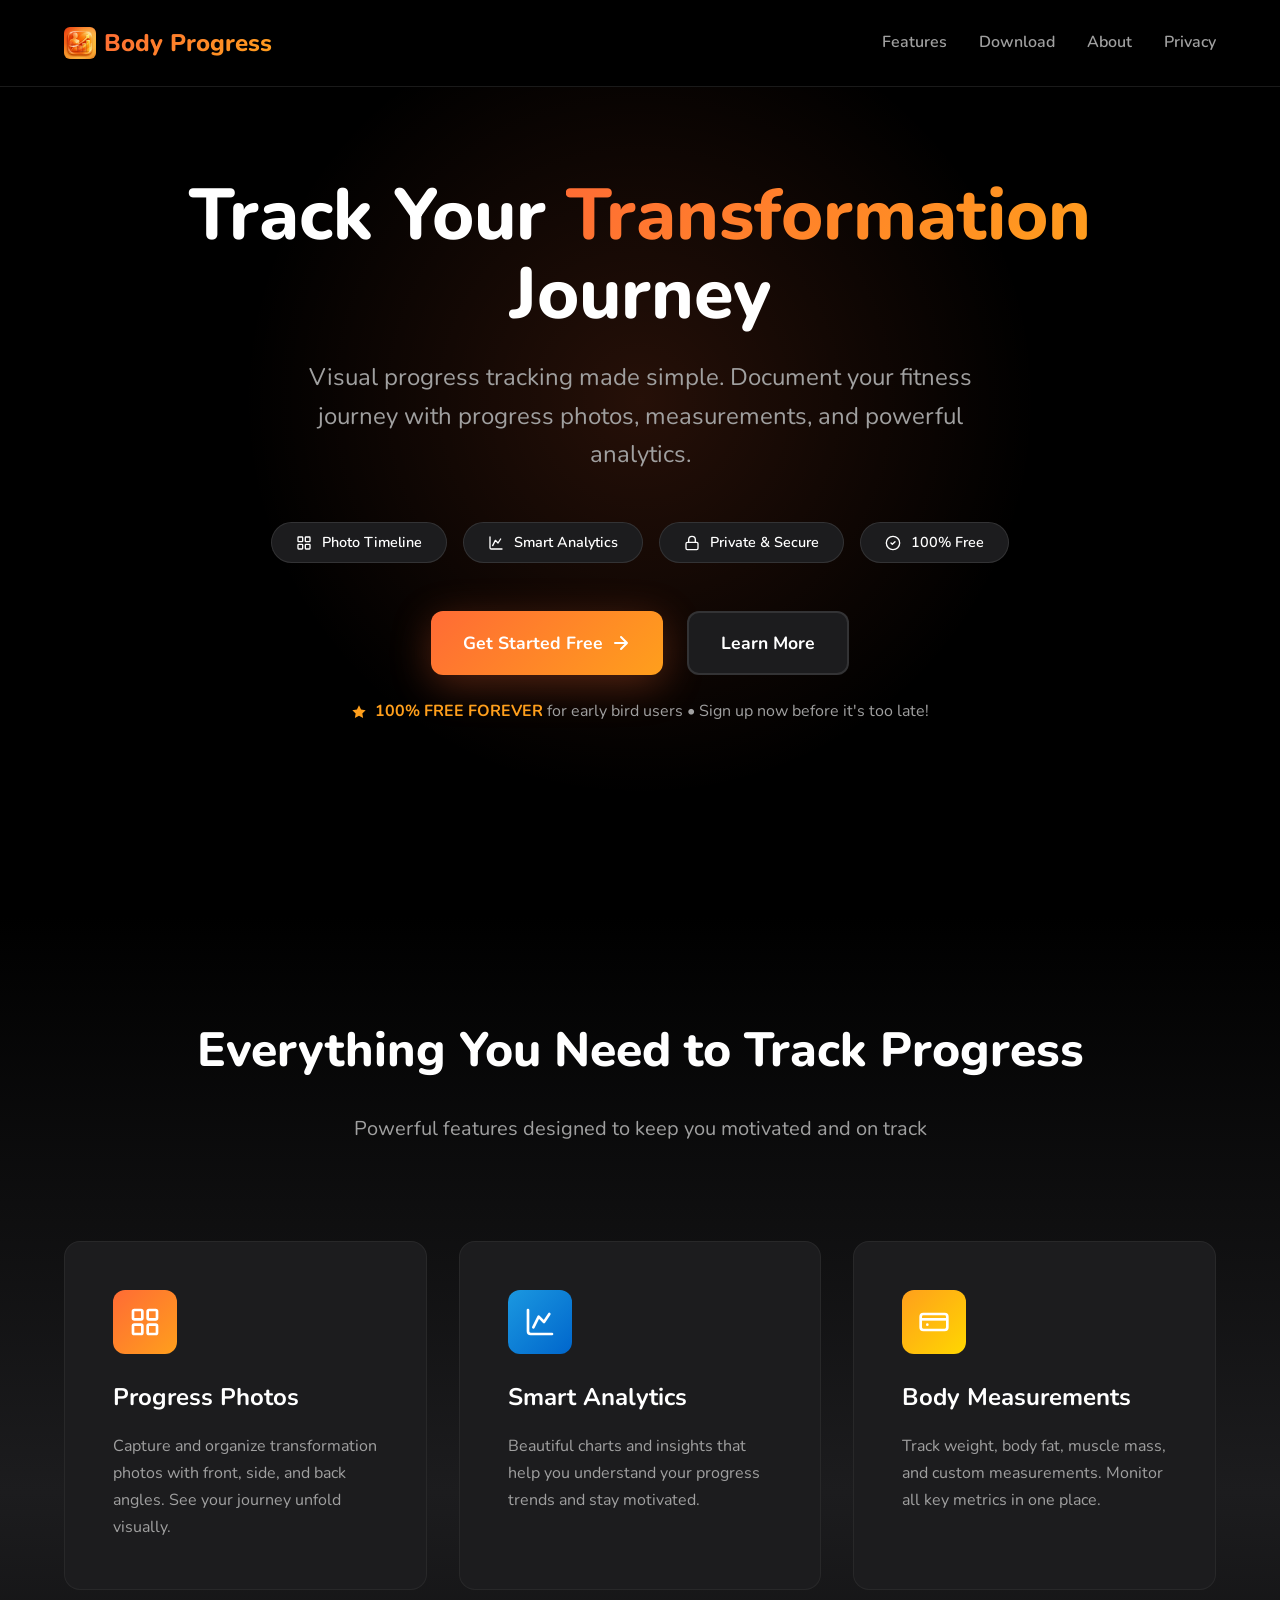
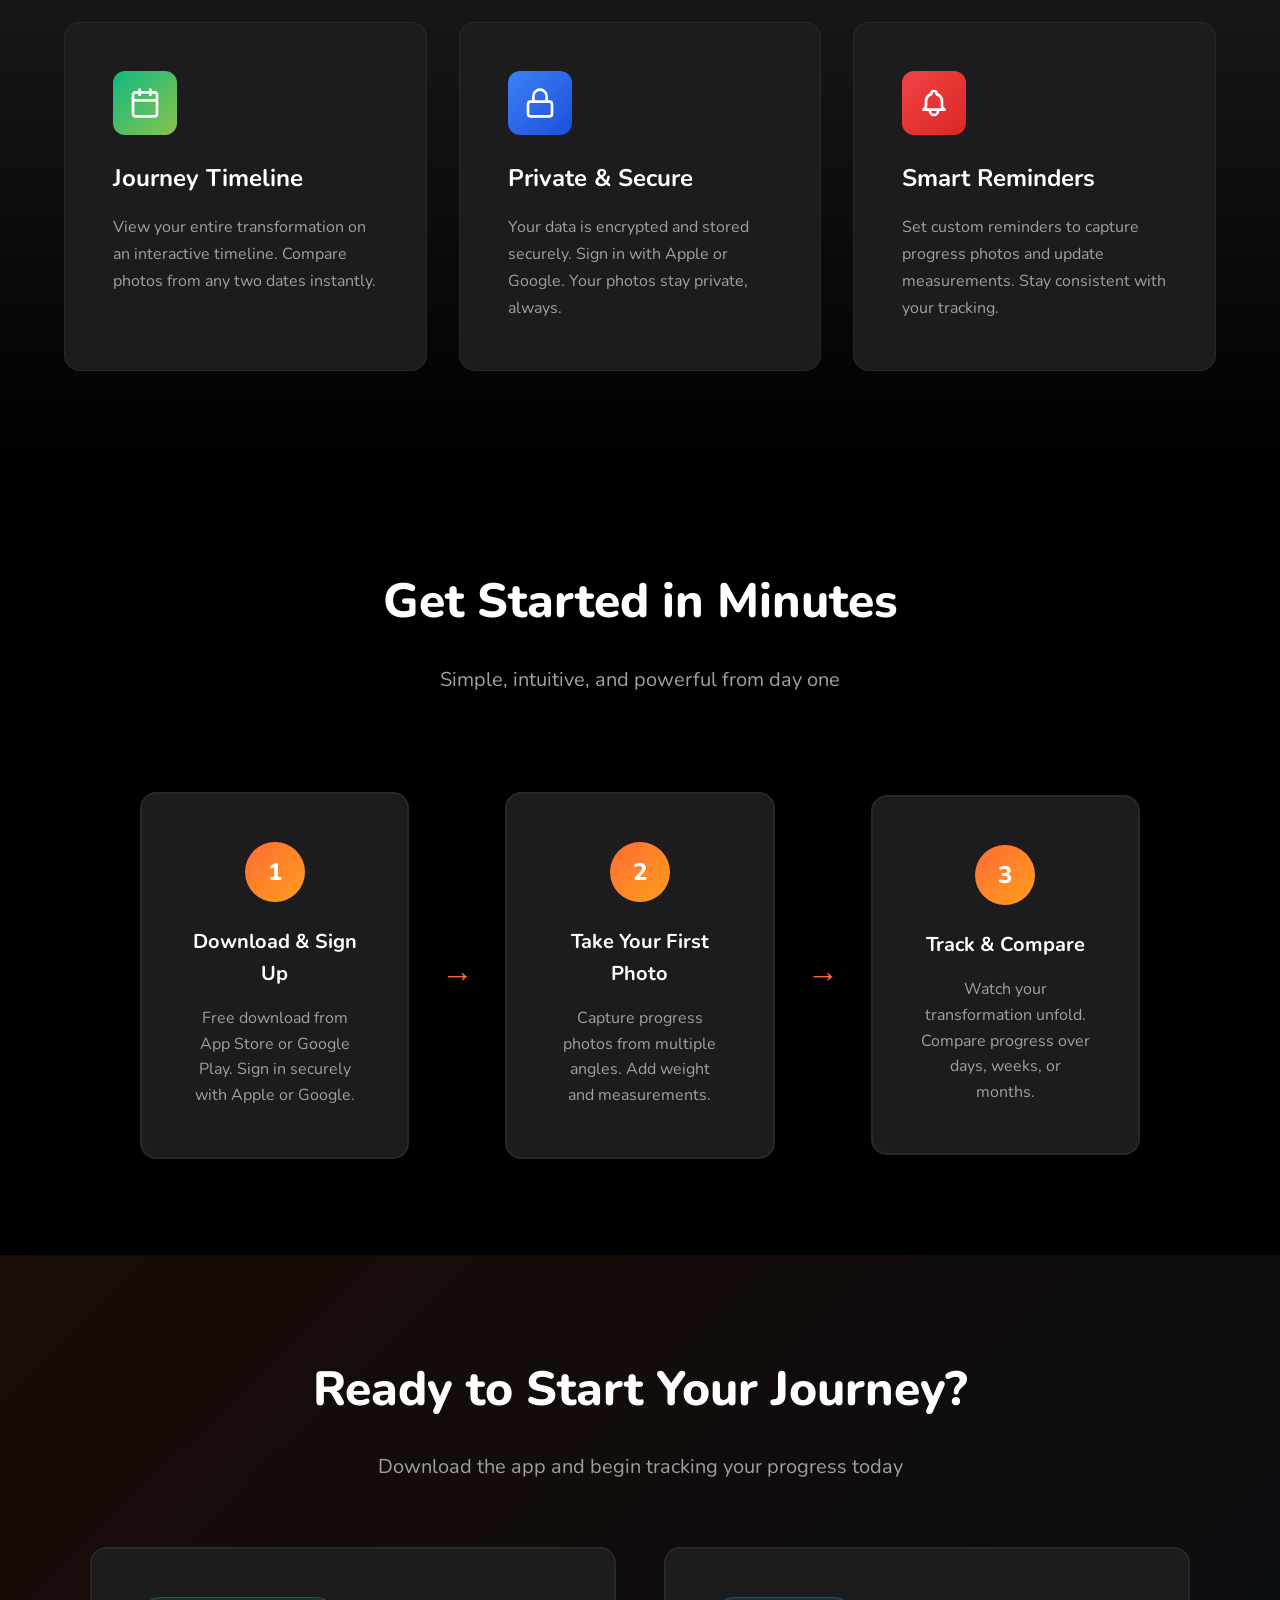
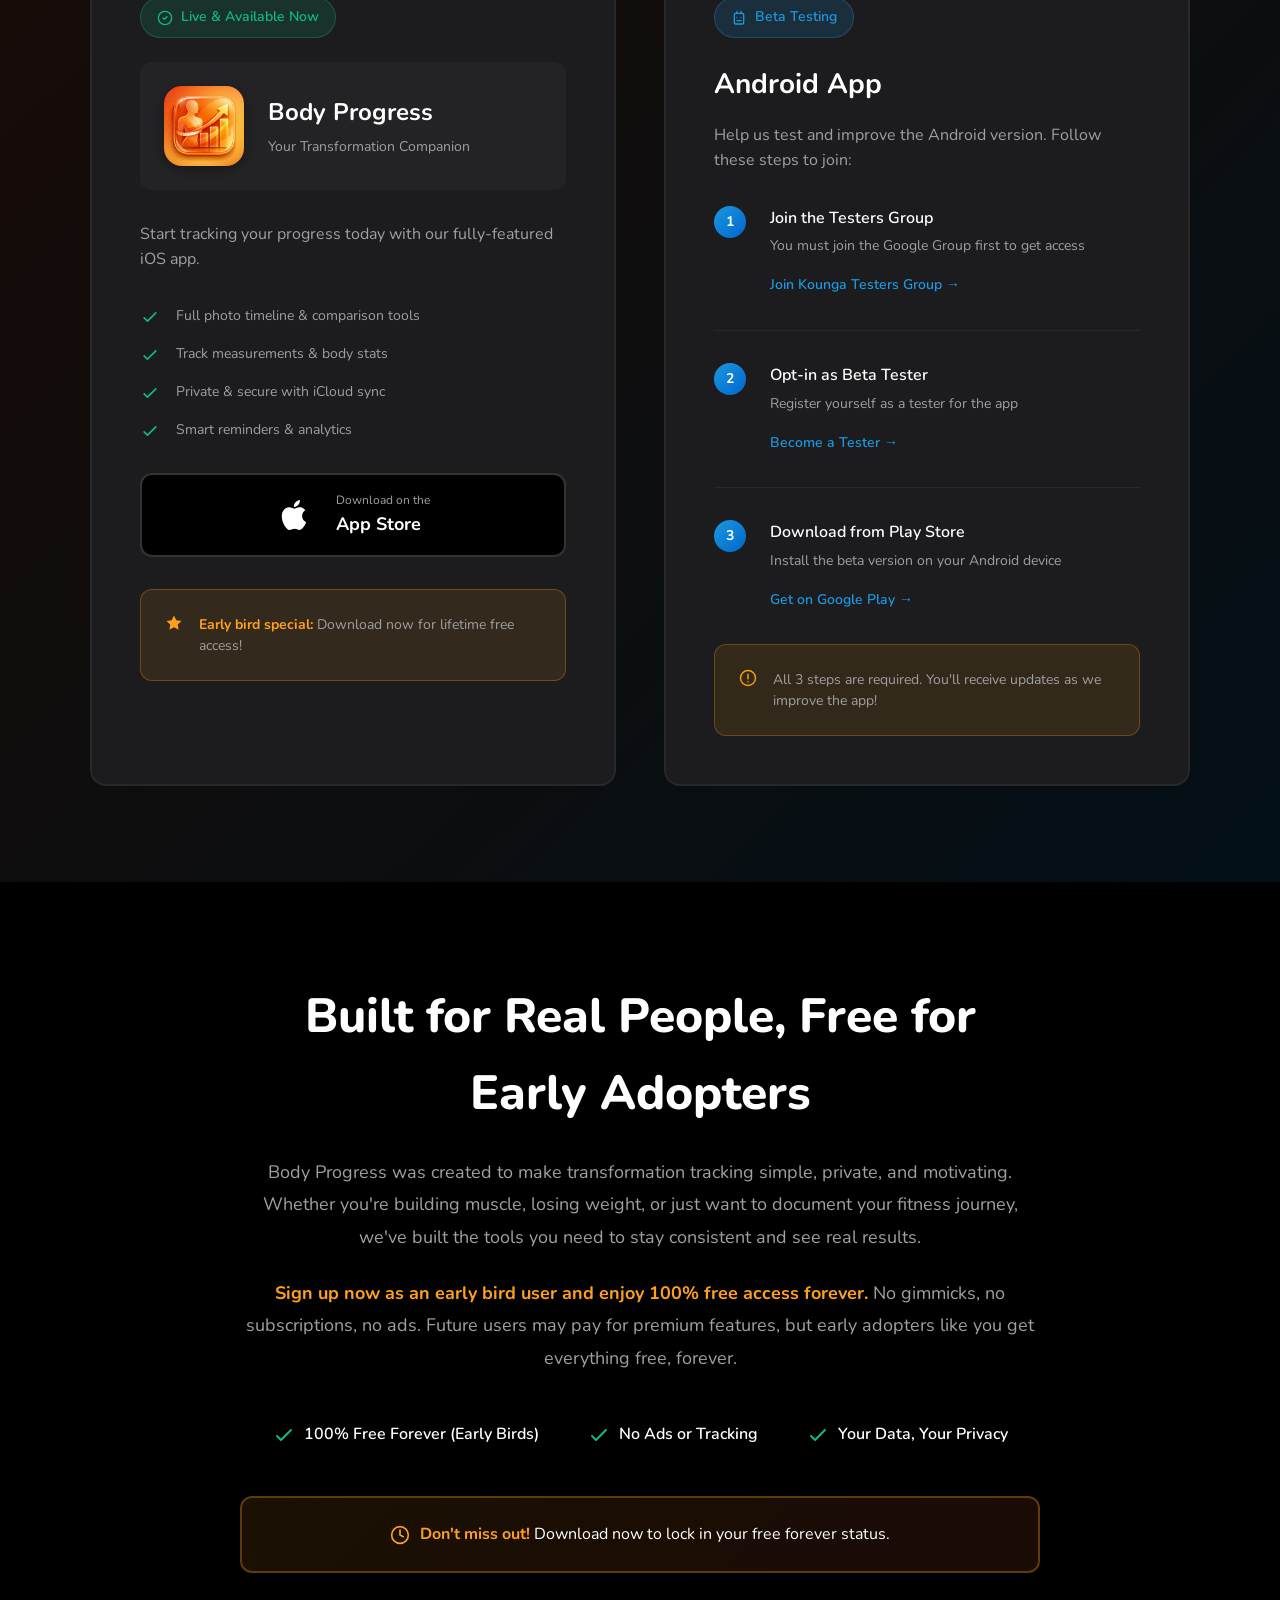
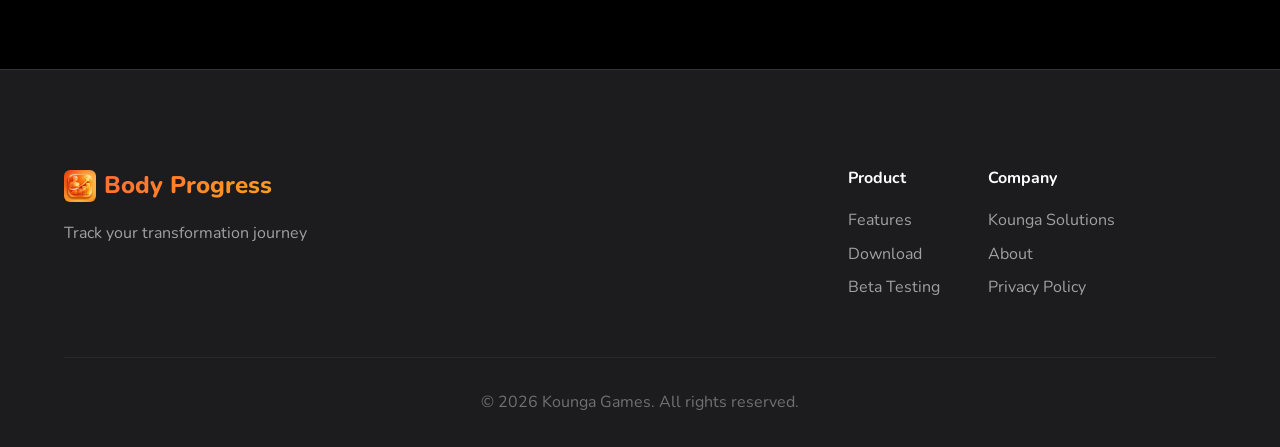
==== index.html @ fc5256cc "Add initial project files including robots.txt, sitemap.xml, JavaScript functionality, and CSS style" ====
<!DOCTYPE html>
<html lang="en">
<head>
    <meta charset="UTF-8">
    <meta name="viewport" content="width=device-width, initial-scale=1.0">
    <meta name="description" content="Track your body transformation journey with progress photos, measurements, and analytics. Free body progress tracking app for iOS and Android.">
    <meta name="keywords" content="body progress, fitness tracker, progress photos, body transformation, weight tracking, fitness app">
    <meta name="author" content="Kounga Games">
    
    <!-- Open Graph / Social Media -->
    <meta property="og:type" content="website">
    <meta property="og:title" content="Body Progress - Track Your Transformation Journey">
    <meta property="og:description" content="Visual progress tracking made simple. Document your fitness journey with photos, measurements, and insights.">
    <meta property="og:url" content="https://koungasolutions.co.nz/bodyprogress">
    
    <title>Body Progress - Track Your Transformation Journey</title>
    
    <!-- Favicon -->
    <link rel="icon" type="image/png" sizes="512x512" href="app-icon-512.png">
    <link rel="icon" type="image/png" sizes="1024x1024" href="app-icon.png">
    <link rel="apple-touch-icon" href="app-icon.png">
    
    <!-- Web App Manifest -->
    <link rel="manifest" href="manifest.json">
    
    <!-- Theme Color for Mobile Browsers -->
    <meta name="theme-color" content="#000000">
    <meta name="apple-mobile-web-app-capable" content="yes">
    <meta name="apple-mobile-web-app-status-bar-style" content="black-translucent">
    
    <!-- Google Fonts - Nunito (matching the app) -->
    <link rel="preconnect" href="https://fonts.googleapis.com">
    <link rel="preconnect" href="https://fonts.gstatic.com" crossorigin>
    <link href="https://fonts.googleapis.com/css2?family=Nunito:wght@400;500;600;700;800&display=swap" rel="stylesheet">
    
    <link rel="stylesheet" href="styles.css">
</head>
<body>
    <!-- Navigation -->
    <nav class="navbar">
        <div class="container">
            <div class="nav-content">
                <div class="logo">
                    <span class="logo-icon">
                        <img src="app-icon-512.png" alt="Body Progress" width="32" height="32" style="border-radius: 6px;">
                    </span>
                    <span class="logo-text">Body Progress</span>
                </div>
                <div class="nav-links">
                    <a href="#features">Features</a>
                    <a href="#download">Download</a>
                    <a href="#about">About</a>
                    <a href="privacy.html">Privacy</a>
                </div>
            </div>
        </div>
    </nav>

    <!-- Hero Section -->
    <section class="hero">
        <div class="container">
            <div class="hero-content">
                <h1 class="hero-title">
                    Track Your <span class="gradient-text">Transformation</span> Journey
                </h1>
                <p class="hero-subtitle">
                    Visual progress tracking made simple. Document your fitness journey with progress photos, measurements, and powerful analytics.
                </p>
                <div class="hero-badges">
                    <span class="badge">
                        <svg width="16" height="16" viewBox="0 0 24 24" fill="none" style="display: inline-block; vertical-align: middle; margin-right: 6px;">
                            <rect x="3" y="3" width="7" height="7" rx="1" stroke="currentColor" stroke-width="2"/>
                            <rect x="14" y="3" width="7" height="7" rx="1" stroke="currentColor" stroke-width="2"/>
                            <rect x="3" y="14" width="7" height="7" rx="1" stroke="currentColor" stroke-width="2"/>
                            <rect x="14" y="14" width="7" height="7" rx="1" stroke="currentColor" stroke-width="2"/>
                        </svg>
                        Photo Timeline
                    </span>
                    <span class="badge">
                        <svg width="16" height="16" viewBox="0 0 24 24" fill="none" style="display: inline-block; vertical-align: middle; margin-right: 6px;">
                            <path d="M3 3v16a2 2 0 002 2h16" stroke="currentColor" stroke-width="2" stroke-linecap="round"/>
                            <path d="M7 16l4-8 4 4 4-6" stroke="currentColor" stroke-width="2" stroke-linecap="round" stroke-linejoin="round"/>
                        </svg>
                        Smart Analytics
                    </span>
                    <span class="badge">
                        <svg width="16" height="16" viewBox="0 0 24 24" fill="none" style="display: inline-block; vertical-align: middle; margin-right: 6px;">
                            <rect x="3" y="11" width="18" height="11" rx="2" stroke="currentColor" stroke-width="2"/>
                            <path d="M7 11V7a5 5 0 0110 0v4" stroke="currentColor" stroke-width="2" stroke-linecap="round"/>
                        </svg>
                        Private & Secure
                    </span>
                    <span class="badge">
                        <svg width="16" height="16" viewBox="0 0 24 24" fill="none" style="display: inline-block; vertical-align: middle; margin-right: 6px;">
                            <circle cx="12" cy="12" r="10" stroke="currentColor" stroke-width="2"/>
                            <path d="M9 12l2 2 4-4" stroke="currentColor" stroke-width="2" stroke-linecap="round" stroke-linejoin="round"/>
                        </svg>
                        100% Free
                    </span>
                </div>
                <div class="hero-cta">
                    <a href="#download" class="btn btn-primary">
                        <span>Get Started Free</span>
                        <svg width="20" height="20" viewBox="0 0 20 20" fill="none">
                            <path d="M4 10h12m-6-6l6 6-6 6" stroke="currentColor" stroke-width="2" stroke-linecap="round" stroke-linejoin="round"/>
                        </svg>
                    </a>
                    <a href="#features" class="btn btn-secondary">Learn More</a>
                </div>
                <div class="hero-note">
                    <p>
                        <svg width="16" height="16" viewBox="0 0 24 24" fill="none" style="display: inline-block; vertical-align: middle; margin-right: 4px;">
                            <path d="M12 2l3.09 6.26L22 9.27l-5 4.87 1.18 6.88L12 17.77l-6.18 3.25L7 14.14 2 9.27l6.91-1.01L12 2z" fill="#FF9F1C"/>
                        </svg>
                        <strong>100% FREE FOREVER</strong> for early bird users • Sign up now before it's too late!
                    </p>
                </div>
            </div>
        </div>
        <div class="hero-gradient"></div>
    </section>

    <!-- Features Section -->
    <section id="features" class="features">
        <div class="container">
            <div class="section-header">
                <h2 class="section-title">Everything You Need to Track Progress</h2>
                <p class="section-subtitle">Powerful features designed to keep you motivated and on track</p>
            </div>
            
            <div class="features-grid">
                <div class="feature-card">
                    <div class="feature-icon" style="background: linear-gradient(135deg, #FF6B35, #FF9F1C);">
                        <svg width="32" height="32" viewBox="0 0 24 24" fill="none">
                            <rect x="3" y="3" width="7" height="7" rx="1" stroke="white" stroke-width="2"/>
                            <rect x="14" y="3" width="7" height="7" rx="1" stroke="white" stroke-width="2"/>
                            <rect x="3" y="14" width="7" height="7" rx="1" stroke="white" stroke-width="2"/>
                            <rect x="14" y="14" width="7" height="7" rx="1" stroke="white" stroke-width="2"/>
                        </svg>
                    </div>
                    <h3>Progress Photos</h3>
                    <p>Capture and organize transformation photos with front, side, and back angles. See your journey unfold visually.</p>
                </div>

                <div class="feature-card">
                    <div class="feature-icon" style="background: linear-gradient(135deg, #1B98E0, #0066CC);">
                        <svg width="32" height="32" viewBox="0 0 24 24" fill="none">
                            <path d="M3 3v16a2 2 0 002 2h16" stroke="white" stroke-width="2" stroke-linecap="round"/>
                            <path d="M7 16l4-8 4 4 4-6" stroke="white" stroke-width="2" stroke-linecap="round" stroke-linejoin="round"/>
                        </svg>
                    </div>
                    <h3>Smart Analytics</h3>
                    <p>Beautiful charts and insights that help you understand your progress trends and stay motivated.</p>
                </div>

                <div class="feature-card">
                    <div class="feature-icon" style="background: linear-gradient(135deg, #FF9F1C, #FFD700);">
                        <svg width="32" height="32" viewBox="0 0 24 24" fill="none">
                            <rect x="2" y="6" width="20" height="12" rx="2" stroke="white" stroke-width="2"/>
                            <path d="M2 10h20" stroke="white" stroke-width="2"/>
                            <circle cx="7" cy="14" r="1" fill="white"/>
                        </svg>
                    </div>
                    <h3>Body Measurements</h3>
                    <p>Track weight, body fat, muscle mass, and custom measurements. Monitor all key metrics in one place.</p>
                </div>

                <div class="feature-card">
                    <div class="feature-icon" style="background: linear-gradient(135deg, #10B981, #8BC34A);">
                        <svg width="32" height="32" viewBox="0 0 24 24" fill="none">
                            <path d="M8 2v4m8-4v4M3 10h18M5 4h14a2 2 0 012 2v14a2 2 0 01-2 2H5a2 2 0 01-2-2V6a2 2 0 012-2z" stroke="white" stroke-width="2" stroke-linecap="round"/>
                        </svg>
                    </div>
                    <h3>Journey Timeline</h3>
                    <p>View your entire transformation on an interactive timeline. Compare photos from any two dates instantly.</p>
                </div>

                <div class="feature-card">
                    <div class="feature-icon" style="background: linear-gradient(135deg, #3B82F6, #1D4ED8);">
                        <svg width="32" height="32" viewBox="0 0 24 24" fill="none">
                            <rect x="3" y="11" width="18" height="11" rx="2" stroke="white" stroke-width="2"/>
                            <path d="M7 11V7a5 5 0 0110 0v4" stroke="white" stroke-width="2" stroke-linecap="round"/>
                        </svg>
                    </div>
                    <h3>Private & Secure</h3>
                    <p>Your data is encrypted and stored securely. Sign in with Apple or Google. Your photos stay private, always.</p>
                </div>

                <div class="feature-card">
                    <div class="feature-icon" style="background: linear-gradient(135deg, #EF4444, #DC2626);">
                        <svg width="32" height="32" viewBox="0 0 24 24" fill="none">
                            <path d="M15 17h5l-1.405-1.405A2.032 2.032 0 0118 14.158V11a6.002 6.002 0 00-4-5.659V5a2 2 0 10-4 0v.341C7.67 6.165 6 8.388 6 11v3.159c0 .538-.214 1.055-.595 1.436L4 17h5m6 0v1a3 3 0 11-6 0v-1m6 0H9" stroke="white" stroke-width="2" stroke-linecap="round" stroke-linejoin="round"/>
                        </svg>
                    </div>
                    <h3>Smart Reminders</h3>
                    <p>Set custom reminders to capture progress photos and update measurements. Stay consistent with your tracking.</p>
                </div>
            </div>
        </div>
    </section>

    <!-- How It Works Section -->
    <section class="how-it-works">
        <div class="container">
            <div class="section-header">
                <h2 class="section-title">Get Started in Minutes</h2>
                <p class="section-subtitle">Simple, intuitive, and powerful from day one</p>
            </div>
            
            <div class="steps">
                <div class="step">
                    <div class="step-number">1</div>
                    <h3>Download & Sign Up</h3>
                    <p>Free download from App Store or Google Play. Sign in securely with Apple or Google.</p>
                </div>
                <div class="step-arrow">→</div>
                <div class="step">
                    <div class="step-number">2</div>
                    <h3>Take Your First Photo</h3>
                    <p>Capture progress photos from multiple angles. Add weight and measurements.</p>
                </div>
                <div class="step-arrow">→</div>
                <div class="step">
                    <div class="step-number">3</div>
                    <h3>Track & Compare</h3>
                    <p>Watch your transformation unfold. Compare progress over days, weeks, or months.</p>
                </div>
            </div>
        </div>
    </section>

    <!-- Download Section -->
    <section id="download" class="download">
        <div class="container">
            <div class="download-content">
                <h2 class="section-title">Ready to Start Your Journey?</h2>
                <p class="section-subtitle">Download the app and begin tracking your progress today</p>
                
                <div class="download-platforms">
                    <!-- iOS - Live and Available -->
                    <div class="platform-card ios-card">
                        <div class="platform-status live">
                            <svg width="16" height="16" viewBox="0 0 24 24" fill="none">
                                <circle cx="12" cy="12" r="10" stroke="#10B981" stroke-width="2"/>
                                <path d="M9 12l2 2 4-4" stroke="#10B981" stroke-width="2" stroke-linecap="round" stroke-linejoin="round"/>
                            </svg>
                            <span>Live &amp; Available Now</span>
                        </div>
                        
                        <div class="app-showcase">
                            <img src="app-icon.png" alt="Body Progress App Icon" class="app-icon-large">
                            <div class="app-info">
                                <h3>Body Progress</h3>
                                <p class="app-tagline">Your Transformation Companion</p>
                            </div>
                        </div>
                        
                        <p class="platform-description">Start tracking your progress today with our fully-featured iOS app.</p>
                        
                        <div class="ios-features">
                            <div class="ios-feature">
                                <svg width="20" height="20" viewBox="0 0 24 24" fill="none">
                                    <path d="M5 13l4 4L19 7" stroke="#10B981" stroke-width="2" stroke-linecap="round" stroke-linejoin="round"/>
                                </svg>
                                <span>Full photo timeline & comparison tools</span>
                            </div>
                            <div class="ios-feature">
                                <svg width="20" height="20" viewBox="0 0 24 24" fill="none">
                                    <path d="M5 13l4 4L19 7" stroke="#10B981" stroke-width="2" stroke-linecap="round" stroke-linejoin="round"/>
                                </svg>
                                <span>Track measurements & body stats</span>
                            </div>
                            <div class="ios-feature">
                                <svg width="20" height="20" viewBox="0 0 24 24" fill="none">
                                    <path d="M5 13l4 4L19 7" stroke="#10B981" stroke-width="2" stroke-linecap="round" stroke-linejoin="round"/>
                                </svg>
                                <span>Private & secure with iCloud sync</span>
                            </div>
                            <div class="ios-feature">
                                <svg width="20" height="20" viewBox="0 0 24 24" fill="none">
                                    <path d="M5 13l4 4L19 7" stroke="#10B981" stroke-width="2" stroke-linecap="round" stroke-linejoin="round"/>
                                </svg>
                                <span>Smart reminders & analytics</span>
                            </div>
                        </div>
                        
                        <a href="https://apps.apple.com/nz/app/body-progress/id6751845352" target="_blank" class="download-btn apple">
                            <svg class="download-icon" viewBox="0 0 24 24" fill="currentColor">
                                <path d="M18.71 19.5c-.83 1.24-1.71 2.45-3.05 2.47-1.34.03-1.77-.79-3.29-.79-1.53 0-2 .77-3.27.82-1.31.05-2.3-1.32-3.14-2.53C4.25 17 2.94 12.45 4.7 9.39c.87-1.52 2.43-2.48 4.12-2.51 1.28-.02 2.5.87 3.29.87.78 0 2.26-1.07 3.81-.91.65.03 2.47.26 3.64 1.98-.09.06-2.17 1.28-2.15 3.81.03 3.02 2.65 4.03 2.68 4.04-.03.07-.42 1.44-1.38 2.83M13 3.5c.73-.83 1.94-1.46 2.94-1.5.13 1.17-.34 2.35-1.04 3.19-.69.85-1.83 1.51-2.95 1.42-.15-1.15.41-2.35 1.05-3.11z"/>
                            </svg>
                            <div class="download-text">
                                <div class="download-label">Download on the</div>
                                <div class="download-store">App Store</div>
                            </div>
                        </a>
                        
                        <div class="ios-note">
                            <svg width="18" height="18" viewBox="0 0 24 24" fill="none" style="flex-shrink: 0;">
                                <path d="M12 2l3.09 6.26L22 9.27l-5 4.87 1.18 6.88L12 17.77l-6.18 3.25L7 14.14 2 9.27l6.91-1.01L12 2z" fill="#FF9F1C"/>
                            </svg>
                            <p><strong>Early bird special:</strong> Download now for lifetime free access!</p>
                        </div>
                    </div>

                    <!-- Android - Beta Testing -->
                    <div class="platform-card android-card">
                        <div class="platform-status beta">
                            <svg width="16" height="16" viewBox="0 0 24 24" fill="none">
                                <path d="M9 2v3M15 2v3M9 16h6M7 21h10a2 2 0 002-2V7a2 2 0 00-2-2H7a2 2 0 00-2 2v12a2 2 0 002 2z" stroke="#1B98E0" stroke-width="2" stroke-linecap="round"/>
                                <circle cx="9" cy="11" r="1" fill="#1B98E0"/>
                                <circle cx="15" cy="11" r="1" fill="#1B98E0"/>
                            </svg>
                            <span>Beta Testing</span>
                        </div>
                        <h3>Android App</h3>
                        <p class="platform-description">Help us test and improve the Android version. Follow these steps to join:</p>
                        
                        <div class="beta-steps-list">
                            <div class="beta-step">
                                <div class="beta-step-number">1</div>
                                <div class="beta-step-content">
                                    <h4>Join the Testers Group</h4>
                                    <p>You must join the Google Group first to get access</p>
                                    <a href="https://groups.google.com/g/kounga-testers" target="_blank" class="beta-link">
                                        Join Kounga Testers Group →
                                    </a>
                                </div>
                            </div>

                            <div class="beta-step">
                                <div class="beta-step-number">2</div>
                                <div class="beta-step-content">
                                    <h4>Opt-in as Beta Tester</h4>
                                    <p>Register yourself as a tester for the app</p>
                                    <a href="https://play.google.com/apps/testing/com.koungagames.body_progress" target="_blank" class="beta-link">
                                        Become a Tester →
                                    </a>
                                </div>
                            </div>

                            <div class="beta-step">
                                <div class="beta-step-number">3</div>
                                <div class="beta-step-content">
                                    <h4>Download from Play Store</h4>
                                    <p>Install the beta version on your Android device</p>
                                    <a href="https://play.google.com/store/apps/details?id=com.koungagames.body_progress" target="_blank" class="beta-link">
                                        Get on Google Play →
                                    </a>
                                </div>
                            </div>
                        </div>

                        <div class="beta-note">
                            <svg width="18" height="18" viewBox="0 0 24 24" fill="none" style="flex-shrink: 0;">
                                <circle cx="12" cy="12" r="10" stroke="#F59E0B" stroke-width="2"/>
                                <path d="M12 7v6m0 4h.01" stroke="#F59E0B" stroke-width="2" stroke-linecap="round"/>
                            </svg>
                            <p>All 3 steps are required. You'll receive updates as we improve the app!</p>
                        </div>
                    </div>
                </div>
            </div>
        </div>
    </section>

    <!-- About Section -->
    <section id="about" class="about">
        <div class="container">
            <div class="about-content">
                <h2 class="section-title">Built for Real People, Free for Early Adopters</h2>
                <p class="about-text">
                    Body Progress was created to make transformation tracking simple, private, and motivating. 
                    Whether you're building muscle, losing weight, or just want to document your fitness journey, 
                    we've built the tools you need to stay consistent and see real results.
                </p>
                <p class="about-text">
                    <strong style="color: var(--brand-accent);">Sign up now as an early bird user and enjoy 100% free access forever.</strong> 
                    No gimmicks, no subscriptions, no ads. Future users may pay for premium features, but early adopters like you get everything free, forever.
                </p>
                <div class="about-features">
                    <div class="about-feature">
                        <svg width="24" height="24" viewBox="0 0 24 24" fill="none">
                            <path d="M5 13l4 4L19 7" stroke="#10B981" stroke-width="2" stroke-linecap="round" stroke-linejoin="round"/>
                        </svg>
                        <span>100% Free Forever (Early Birds)</span>
                    </div>
                    <div class="about-feature">
                        <svg width="24" height="24" viewBox="0 0 24 24" fill="none">
                            <path d="M5 13l4 4L19 7" stroke="#10B981" stroke-width="2" stroke-linecap="round" stroke-linejoin="round"/>
                        </svg>
                        <span>No Ads or Tracking</span>
                    </div>
                    <div class="about-feature">
                        <svg width="24" height="24" viewBox="0 0 24 24" fill="none">
                            <path d="M5 13l4 4L19 7" stroke="#10B981" stroke-width="2" stroke-linecap="round" stroke-linejoin="round"/>
                        </svg>
                        <span>Your Data, Your Privacy</span>
                    </div>
                </div>
                <div class="early-bird-cta">
                    <p class="early-bird-text">
                        <svg width="20" height="20" viewBox="0 0 24 24" fill="none" style="display: inline-block; vertical-align: middle; margin-right: 6px;">
                            <circle cx="12" cy="12" r="10" stroke="#FF9F1C" stroke-width="2"/>
                            <path d="M12 6v6l4 2" stroke="#FF9F1C" stroke-width="2" stroke-linecap="round"/>
                        </svg>
                        <strong>Don't miss out!</strong> Download now to lock in your free forever status.
                    </p>
                </div>
            </div>
        </div>
    </section>

    <!-- Footer -->
    <footer class="footer">
        <div class="container">
            <div class="footer-content">
                <div class="footer-brand">
                    <div class="logo">
                        <span class="logo-icon">
                            <img src="app-icon-512.png" alt="Body Progress" width="32" height="32" style="border-radius: 6px;">
                        </span>
                        <span class="logo-text">Body Progress</span>
                    </div>
                    <p>Track your transformation journey</p>
                </div>
                <div class="footer-links">
                    <div class="footer-column">
                        <h4>Product</h4>
                        <a href="#features">Features</a>
                        <a href="#download">Download</a>
                        <a href="https://groups.google.com/g/kounga-testers" target="_blank">Beta Testing</a>
                    </div>
                    <div class="footer-column">
                        <h4>Company</h4>
                        <a href="https://koungasolutions.co.nz" target="_blank">Kounga Solutions</a>
                        <a href="#about">About</a>
                        <a href="privacy.html">Privacy Policy</a>
                    </div>
                </div>
            </div>
            <div class="footer-bottom">
                <p>&copy; 2026 Kounga Games. All rights reserved.</p>
            </div>
        </div>
    </footer>

    <script src="script.js"></script>
</body>
</html>
---- styles.css ----
/* ==========================================
   RESET & BASE STYLES
   ========================================== */
* {
    margin: 0;
    padding: 0;
    box-sizing: border-box;
}

:root {
    /* Brand Colors from Flutter App */
    --brand-primary: #FF6B35;
    --brand-secondary: #1B98E0;
    --brand-accent: #FF9F1C;
    
    /* Gradients */
    --gradient-brand: linear-gradient(135deg, #FF6B35, #FF9F1C);
    --gradient-blue: linear-gradient(135deg, #1B98E0, #0066CC);
    
    /* Backgrounds */
    --bg-black: #000000;
    --bg-card: #1C1C1E;
    --bg-dark-card: #2C2C2E;
    
    /* Text */
    --text-primary: #FFFFFF;
    --text-secondary: #A0A0A0;
    --text-tertiary: #707070;
    
    /* Semantic */
    --success: #10B981;
    --warning: #F59E0B;
    --error: #EF4444;
    
    /* Spacing */
    --spacing-xs: 0.5rem;
    --spacing-sm: 1rem;
    --spacing-md: 1.5rem;
    --spacing-lg: 2rem;
    --spacing-xl: 3rem;
    --spacing-2xl: 4rem;
    --spacing-3xl: 6rem;
    
    /* Border Radius */
    --radius-sm: 8px;
    --radius-md: 12px;
    --radius-lg: 16px;
    --radius-xl: 24px;
    
    /* Shadows */
    --shadow-sm: 0 2px 4px rgba(0, 0, 0, 0.1);
    --shadow-md: 0 4px 8px rgba(0, 0, 0, 0.15);
    --shadow-lg: 0 8px 16px rgba(0, 0, 0, 0.2);
    --shadow-glow-primary: 0 10px 40px rgba(255, 107, 53, 0.3);
    --shadow-glow-blue: 0 10px 40px rgba(27, 152, 224, 0.3);
}

html {
    scroll-behavior: smooth;
}

body {
    font-family: 'Nunito', -apple-system, BlinkMacSystemFont, 'Segoe UI', Roboto, Oxygen, Ubuntu, sans-serif;
    background: var(--bg-black);
    color: var(--text-primary);
    line-height: 1.6;
    overflow-x: hidden;
}

.container {
    max-width: 1200px;
    margin: 0 auto;
    padding: 0 var(--spacing-md);
}

/* ==========================================
   NAVIGATION
   ========================================== */
.navbar {
    position: fixed;
    top: 0;
    left: 0;
    right: 0;
    z-index: 1000;
    background: rgba(0, 0, 0, 0.9);
    backdrop-filter: blur(20px);
    border-bottom: 1px solid rgba(255, 255, 255, 0.1);
}

.nav-content {
    display: flex;
    justify-content: space-between;
    align-items: center;
    padding: var(--spacing-md) 0;
}

.logo {
    display: flex;
    align-items: center;
    gap: var(--spacing-xs);
    font-size: 1.5rem;
    font-weight: 800;
}

.logo-icon {
    display: flex;
    align-items: center;
    justify-content: center;
}

.logo-text {
    background: var(--gradient-brand);
    -webkit-background-clip: text;
    -webkit-text-fill-color: transparent;
    background-clip: text;
}

.nav-links {
    display: flex;
    gap: var(--spacing-lg);
}

.nav-links a {
    color: var(--text-secondary);
    text-decoration: none;
    font-weight: 600;
    transition: color 0.3s ease;
}

.nav-links a:hover {
    color: var(--brand-primary);
}

/* ==========================================
   HERO SECTION
   ========================================== */
.hero {
    position: relative;
    min-height: 100vh;
    display: flex;
    align-items: center;
    padding-top: 80px;
    overflow: hidden;
}

.hero-gradient {
    position: absolute;
    top: 0;
    left: 50%;
    transform: translateX(-50%);
    width: 800px;
    height: 800px;
    background: radial-gradient(circle, rgba(255, 107, 53, 0.15), transparent 70%);
    pointer-events: none;
    animation: pulse 8s ease-in-out infinite;
}

@keyframes pulse {
    0%, 100% { opacity: 0.5; transform: translateX(-50%) scale(1); }
    50% { opacity: 0.8; transform: translateX(-50%) scale(1.1); }
}

.hero-content {
    position: relative;
    z-index: 10;
    text-align: center;
    padding: var(--spacing-3xl) 0;
}

.hero-title {
    font-size: clamp(2.5rem, 8vw, 4.5rem);
    font-weight: 800;
    line-height: 1.1;
    margin-bottom: var(--spacing-md);
}

.gradient-text {
    background: var(--gradient-brand);
    -webkit-background-clip: text;
    -webkit-text-fill-color: transparent;
    background-clip: text;
}

.hero-subtitle {
    font-size: clamp(1.1rem, 3vw, 1.5rem);
    color: var(--text-secondary);
    max-width: 700px;
    margin: 0 auto var(--spacing-xl);
    line-height: 1.6;
}

.hero-badges {
    display: flex;
    flex-wrap: wrap;
    justify-content: center;
    gap: var(--spacing-sm);
    margin-bottom: var(--spacing-xl);
}

.badge {
    background: var(--bg-card);
    padding: var(--spacing-xs) var(--spacing-md);
    border-radius: 50px;
    font-size: 0.9rem;
    font-weight: 600;
    border: 1px solid rgba(255, 255, 255, 0.1);
}

.hero-cta {
    display: flex;
    justify-content: center;
    gap: var(--spacing-md);
    margin-bottom: var(--spacing-md);
    flex-wrap: wrap;
}

.btn {
    display: inline-flex;
    align-items: center;
    gap: var(--spacing-xs);
    padding: 1rem 2rem;
    border-radius: var(--radius-md);
    font-size: 1.1rem;
    font-weight: 700;
    text-decoration: none;
    transition: all 0.3s ease;
    border: none;
    cursor: pointer;
}

.btn-primary {
    background: var(--gradient-brand);
    color: white;
    box-shadow: var(--shadow-glow-primary);
}

.btn-primary:hover {
    transform: translateY(-2px);
    box-shadow: 0 12px 48px rgba(255, 107, 53, 0.4);
}

.btn-secondary {
    background: var(--bg-card);
    color: var(--text-primary);
    border: 2px solid rgba(255, 255, 255, 0.1);
}

.btn-secondary:hover {
    background: var(--bg-dark-card);
    border-color: var(--brand-primary);
}

.hero-note {
    color: var(--text-secondary);
    font-size: 1rem;
}

.hero-note strong {
    color: var(--brand-accent);
}

/* ==========================================
   SECTIONS
   ========================================== */
section {
    padding: var(--spacing-3xl) 0;
}

.section-header {
    text-align: center;
    margin-bottom: var(--spacing-3xl);
}

.section-title {
    font-size: clamp(2rem, 5vw, 3rem);
    font-weight: 800;
    margin-bottom: var(--spacing-md);
}

.section-subtitle {
    font-size: 1.25rem;
    color: var(--text-secondary);
    max-width: 600px;
    margin: 0 auto;
}

/* ==========================================
   FEATURES SECTION
   ========================================== */
.features {
    background: linear-gradient(180deg, var(--bg-black) 0%, var(--bg-card) 50%, var(--bg-black) 100%);
}

.features-grid {
    display: grid;
    grid-template-columns: repeat(auto-fit, minmax(300px, 1fr));
    gap: var(--spacing-lg);
}

.feature-card {
    background: var(--bg-card);
    padding: var(--spacing-xl);
    border-radius: var(--radius-lg);
    border: 1px solid rgba(255, 255, 255, 0.05);
    transition: all 0.3s ease;
}

.feature-card:hover {
    transform: translateY(-8px);
    border-color: var(--brand-primary);
    box-shadow: var(--shadow-lg);
}

.feature-icon {
    width: 64px;
    height: 64px;
    border-radius: var(--radius-md);
    display: flex;
    align-items: center;
    justify-content: center;
    margin-bottom: var(--spacing-md);
}

.feature-card h3 {
    font-size: 1.5rem;
    font-weight: 700;
    margin-bottom: var(--spacing-sm);
}

.feature-card p {
    color: var(--text-secondary);
    line-height: 1.7;
}

/* ==========================================
   HOW IT WORKS SECTION
   ========================================== */
.how-it-works {
    background: var(--bg-black);
}

.steps {
    display: flex;
    justify-content: center;
    align-items: center;
    gap: var(--spacing-lg);
    flex-wrap: wrap;
    max-width: 1000px;
    margin: 0 auto;
}

.step {
    flex: 1;
    min-width: 250px;
    text-align: center;
    padding: var(--spacing-xl);
    background: var(--bg-card);
    border-radius: var(--radius-lg);
    border: 2px solid rgba(255, 255, 255, 0.05);
}

.step-number {
    width: 60px;
    height: 60px;
    border-radius: 50%;
    background: var(--gradient-brand);
    color: white;
    font-size: 1.5rem;
    font-weight: 800;
    display: flex;
    align-items: center;
    justify-content: center;
    margin: 0 auto var(--spacing-md);
}

.step h3 {
    font-size: 1.25rem;
    margin-bottom: var(--spacing-sm);
}

.step p {
    color: var(--text-secondary);
}

.step-arrow {
    font-size: 2rem;
    color: var(--brand-primary);
    font-weight: bold;
}

/* ==========================================
   DOWNLOAD SECTION
   ========================================== */
.download {
    background: linear-gradient(135deg, rgba(255, 107, 53, 0.1), rgba(27, 152, 224, 0.1));
    padding: var(--spacing-3xl) 0;
}

.download-content {
    max-width: 1100px;
    margin: 0 auto;
}

.download-content .section-title,
.download-content .section-subtitle {
    text-align: center;
}

.download-platforms {
    display: grid;
    grid-template-columns: repeat(auto-fit, minmax(450px, 1fr));
    gap: var(--spacing-xl);
    margin-top: var(--spacing-2xl);
}

.platform-card {
    background: var(--bg-card);
    padding: var(--spacing-xl);
    border-radius: var(--radius-lg);
    border: 2px solid rgba(255, 255, 255, 0.05);
    transition: all 0.3s ease;
}

.platform-card:hover {
    border-color: rgba(255, 255, 255, 0.1);
    transform: translateY(-4px);
}

.platform-status {
    display: inline-flex;
    align-items: center;
    gap: var(--spacing-xs);
    padding: 0.5rem 1rem;
    border-radius: 50px;
    font-size: 0.875rem;
    font-weight: 600;
    margin-bottom: var(--spacing-md);
}

.platform-status.live {
    background: rgba(16, 185, 129, 0.15);
    color: var(--success);
    border: 1px solid rgba(16, 185, 129, 0.3);
}

.platform-status.beta {
    background: rgba(27, 152, 224, 0.15);
    color: var(--brand-secondary);
    border: 1px solid rgba(27, 152, 224, 0.3);
}

.platform-card h3 {
    font-size: 1.75rem;
    font-weight: 700;
    margin-bottom: var(--spacing-sm);
}

.platform-description {
    color: var(--text-secondary);
    margin-bottom: var(--spacing-lg);
    line-height: 1.6;
}

.download-btn {
    display: inline-flex;
    align-items: center;
    gap: var(--spacing-md);
    padding: 1rem 1.5rem;
    background: var(--bg-black);
    border: 2px solid rgba(255, 255, 255, 0.2);
    border-radius: var(--radius-md);
    color: white;
    text-decoration: none;
    transition: all 0.3s ease;
    width: 100%;
    justify-content: center;
}

.download-btn:hover {
    transform: translateY(-2px);
    border-color: var(--brand-primary);
    box-shadow: var(--shadow-glow-primary);
}

.download-icon {
    width: 36px;
    height: 36px;
    flex-shrink: 0;
}

.download-text {
    text-align: left;
}

.download-label {
    font-size: 0.75rem;
    color: var(--text-secondary);
    display: block;
}

.download-store {
    font-size: 1.125rem;
    font-weight: 700;
    display: block;
}

/* iOS App Showcase */
.app-showcase {
    display: flex;
    align-items: center;
    gap: var(--spacing-md);
    margin-bottom: var(--spacing-lg);
    padding: var(--spacing-md);
    background: rgba(255, 255, 255, 0.03);
    border-radius: var(--radius-md);
}

.app-icon-large {
    width: 80px;
    height: 80px;
    border-radius: 18px;
    flex-shrink: 0;
    box-shadow: 0 4px 12px rgba(0, 0, 0, 0.3);
}

.app-info h3 {
    font-size: 1.5rem;
    font-weight: 700;
    margin-bottom: 0.25rem;
}

.app-tagline {
    color: var(--text-secondary);
    font-size: 0.875rem;
    margin: 0;
}

.ios-features {
    margin: var(--spacing-lg) 0;
    display: flex;
    flex-direction: column;
    gap: var(--spacing-sm);
}

.ios-feature {
    display: flex;
    align-items: flex-start;
    gap: var(--spacing-sm);
    color: var(--text-secondary);
    font-size: 0.875rem;
    line-height: 1.5;
}

.ios-feature svg {
    flex-shrink: 0;
    margin-top: 2px;
}

.ios-note {
    display: flex;
    gap: var(--spacing-sm);
    align-items: flex-start;
    background: rgba(255, 159, 28, 0.1);
    padding: var(--spacing-md);
    border-radius: var(--radius-md);
    border: 1px solid rgba(255, 159, 28, 0.3);
    margin-top: var(--spacing-lg);
}

.ios-note p {
    margin: 0;
    color: var(--text-secondary);
    font-size: 0.875rem;
    line-height: 1.5;
}

.ios-note strong {
    color: var(--brand-accent);
}

/* Beta Testing Styles */
.beta-steps-list {
    margin-top: var(--spacing-lg);
}

.beta-step {
    display: flex;
    gap: var(--spacing-md);
    margin-bottom: var(--spacing-lg);
    padding-bottom: var(--spacing-lg);
    border-bottom: 1px solid rgba(255, 255, 255, 0.05);
}

.beta-step:last-child {
    border-bottom: none;
    padding-bottom: 0;
    margin-bottom: 0;
}

.beta-step-number {
    flex-shrink: 0;
    width: 32px;
    height: 32px;
    border-radius: 50%;
    background: var(--gradient-blue);
    color: white;
    display: flex;
    align-items: center;
    justify-content: center;
    font-weight: 700;
    font-size: 0.875rem;
}

.beta-step-content {
    flex: 1;
}

.beta-step-content h4 {
    font-size: 1rem;
    font-weight: 600;
    margin-bottom: 0.25rem;
}

.beta-step-content p {
    color: var(--text-secondary);
    font-size: 0.875rem;
    margin-bottom: var(--spacing-sm);
    line-height: 1.5;
}

.beta-link {
    display: inline-flex;
    align-items: center;
    color: var(--brand-secondary);
    text-decoration: none;
    font-weight: 600;
    font-size: 0.875rem;
    transition: all 0.3s ease;
}

.beta-link:hover {
    color: var(--brand-primary);
    text-decoration: underline;
}

.beta-note {
    display: flex;
    gap: var(--spacing-sm);
    align-items: flex-start;
    background: rgba(245, 158, 11, 0.1);
    padding: var(--spacing-md);
    border-radius: var(--radius-md);
    border: 1px solid rgba(245, 158, 11, 0.3);
    margin-top: var(--spacing-lg);
}

.beta-note p {
    margin: 0;
    color: var(--text-secondary);
    font-size: 0.875rem;
    line-height: 1.5;
}

/* ==========================================
   ABOUT SECTION
   ========================================== */
.about {
    background: var(--bg-black);
}

.about-content {
    max-width: 800px;
    margin: 0 auto;
    text-align: center;
}

.about-text {
    font-size: 1.125rem;
    color: var(--text-secondary);
    margin-bottom: var(--spacing-md);
    line-height: 1.8;
}

.about-features {
    display: flex;
    justify-content: center;
    gap: var(--spacing-xl);
    margin-top: var(--spacing-xl);
    flex-wrap: wrap;
}

.about-feature {
    display: flex;
    align-items: center;
    gap: var(--spacing-xs);
    font-weight: 600;
}

.early-bird-cta {
    margin-top: var(--spacing-xl);
    padding: var(--spacing-md);
    background: linear-gradient(135deg, rgba(255, 159, 28, 0.1), rgba(255, 107, 53, 0.1));
    border: 2px solid rgba(255, 159, 28, 0.3);
    border-radius: var(--radius-md);
}

.early-bird-text {
    margin: 0;
    color: var(--text-primary);
    font-size: 1rem;
    text-align: center;
}

.early-bird-text strong {
    color: var(--brand-accent);
}

/* ==========================================
   FOOTER
   ========================================== */
.footer {
    background: var(--bg-card);
    padding: var(--spacing-3xl) 0 var(--spacing-lg);
    border-top: 1px solid rgba(255, 255, 255, 0.1);
}

.footer-content {
    display: grid;
    grid-template-columns: 2fr 1fr;
    gap: var(--spacing-xl);
    margin-bottom: var(--spacing-xl);
}

.footer-brand p {
    color: var(--text-secondary);
    margin-top: var(--spacing-sm);
}

.footer-links {
    display: flex;
    gap: var(--spacing-xl);
}

.footer-column h4 {
    margin-bottom: var(--spacing-sm);
    font-size: 1rem;
}

.footer-column a {
    display: block;
    color: var(--text-secondary);
    text-decoration: none;
    margin-bottom: var(--spacing-xs);
    transition: color 0.3s ease;
}

.footer-column a:hover {
    color: var(--brand-primary);
}

.footer-bottom {
    text-align: center;
    padding-top: var(--spacing-lg);
    border-top: 1px solid rgba(255, 255, 255, 0.05);
    color: var(--text-tertiary);
}

/* ==========================================
   RESPONSIVE DESIGN
   ========================================== */
@media (max-width: 768px) {
    .nav-links {
        gap: var(--spacing-md);
    }
    
    .nav-links a {
        font-size: 0.9rem;
    }
    
    .hero {
        min-height: auto;
        padding-top: 100px;
    }
    
    .hero-content {
        padding: var(--spacing-xl) 0;
    }
    
    .hero-cta {
        flex-direction: column;
    }
    
    .btn {
        width: 100%;
        justify-content: center;
    }
    
    .features-grid {
        grid-template-columns: 1fr;
    }
    
    .step-arrow {
        display: none;
    }
    
    .steps {
        flex-direction: column;
    }
    
    .download-platforms {
        grid-template-columns: 1fr;
    }
    
    .footer-content {
        grid-template-columns: 1fr;
    }
    
    .footer-links {
        justify-content: space-between;
    }
}

@media (max-width: 480px) {
    .container {
        padding: 0 var(--spacing-sm);
    }
    
    .logo-text {
        font-size: 1.25rem;
    }
    
    .nav-links {
        gap: var(--spacing-sm);
    }
    
    .hero-badges {
        font-size: 0.8rem;
    }
    
    .badge {
        padding: 0.4rem 0.8rem;
    }
    
    .download-platforms {
        grid-template-columns: 1fr;
    }
    
    .platform-card {
        padding: var(--spacing-md);
    }
}

/* ==========================================
   ANIMATIONS
   ========================================== */
@keyframes fadeInUp {
    from {
        opacity: 0;
        transform: translateY(30px);
    }
    to {
        opacity: 1;
        transform: translateY(0);
    }
}

.feature-card,
.step,
.download-btn {
    animation: fadeInUp 0.6s ease-out;
}

/* Stagger animation delays */
.feature-card:nth-child(1) { animation-delay: 0.1s; }
.feature-card:nth-child(2) { animation-delay: 0.2s; }
.feature-card:nth-child(3) { animation-delay: 0.3s; }
.feature-card:nth-child(4) { animation-delay: 0.4s; }
.feature-card:nth-child(5) { animation-delay: 0.5s; }
.feature-card:nth-child(6) { animation-delay: 0.6s; }
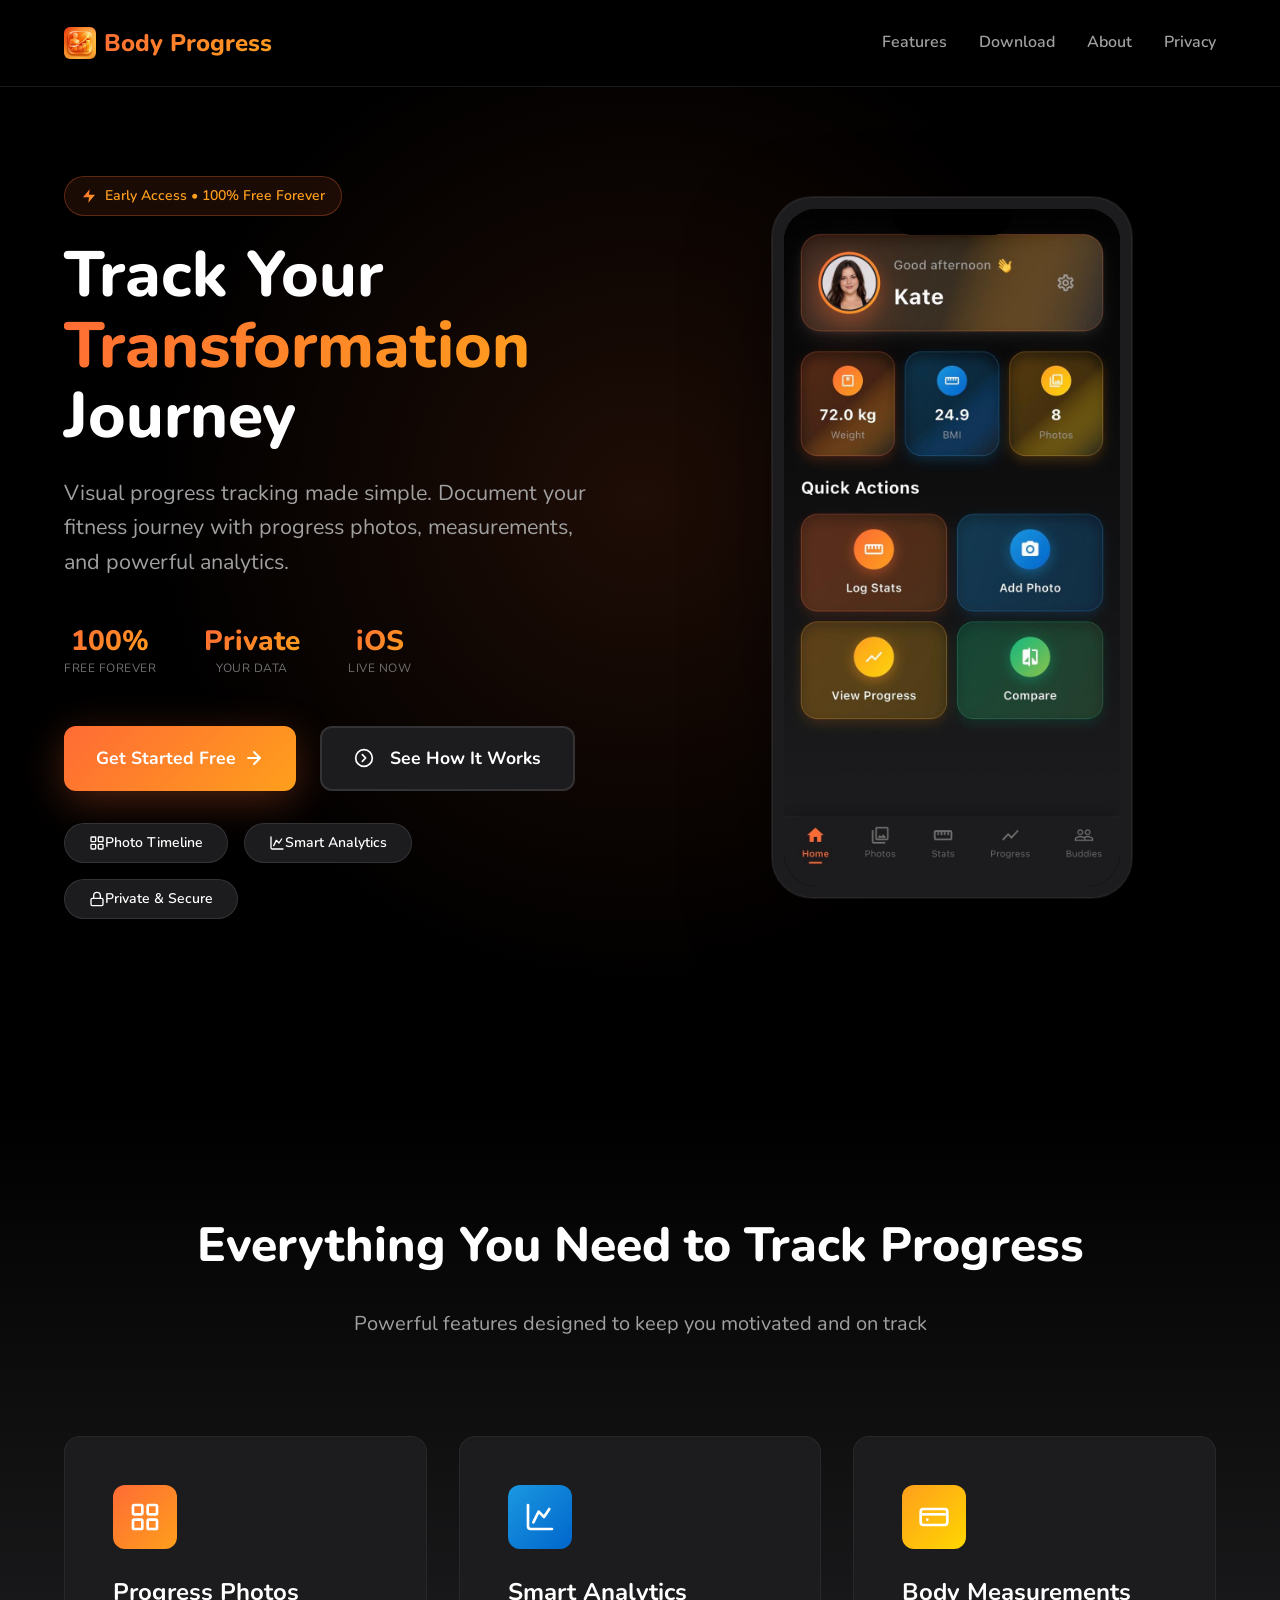
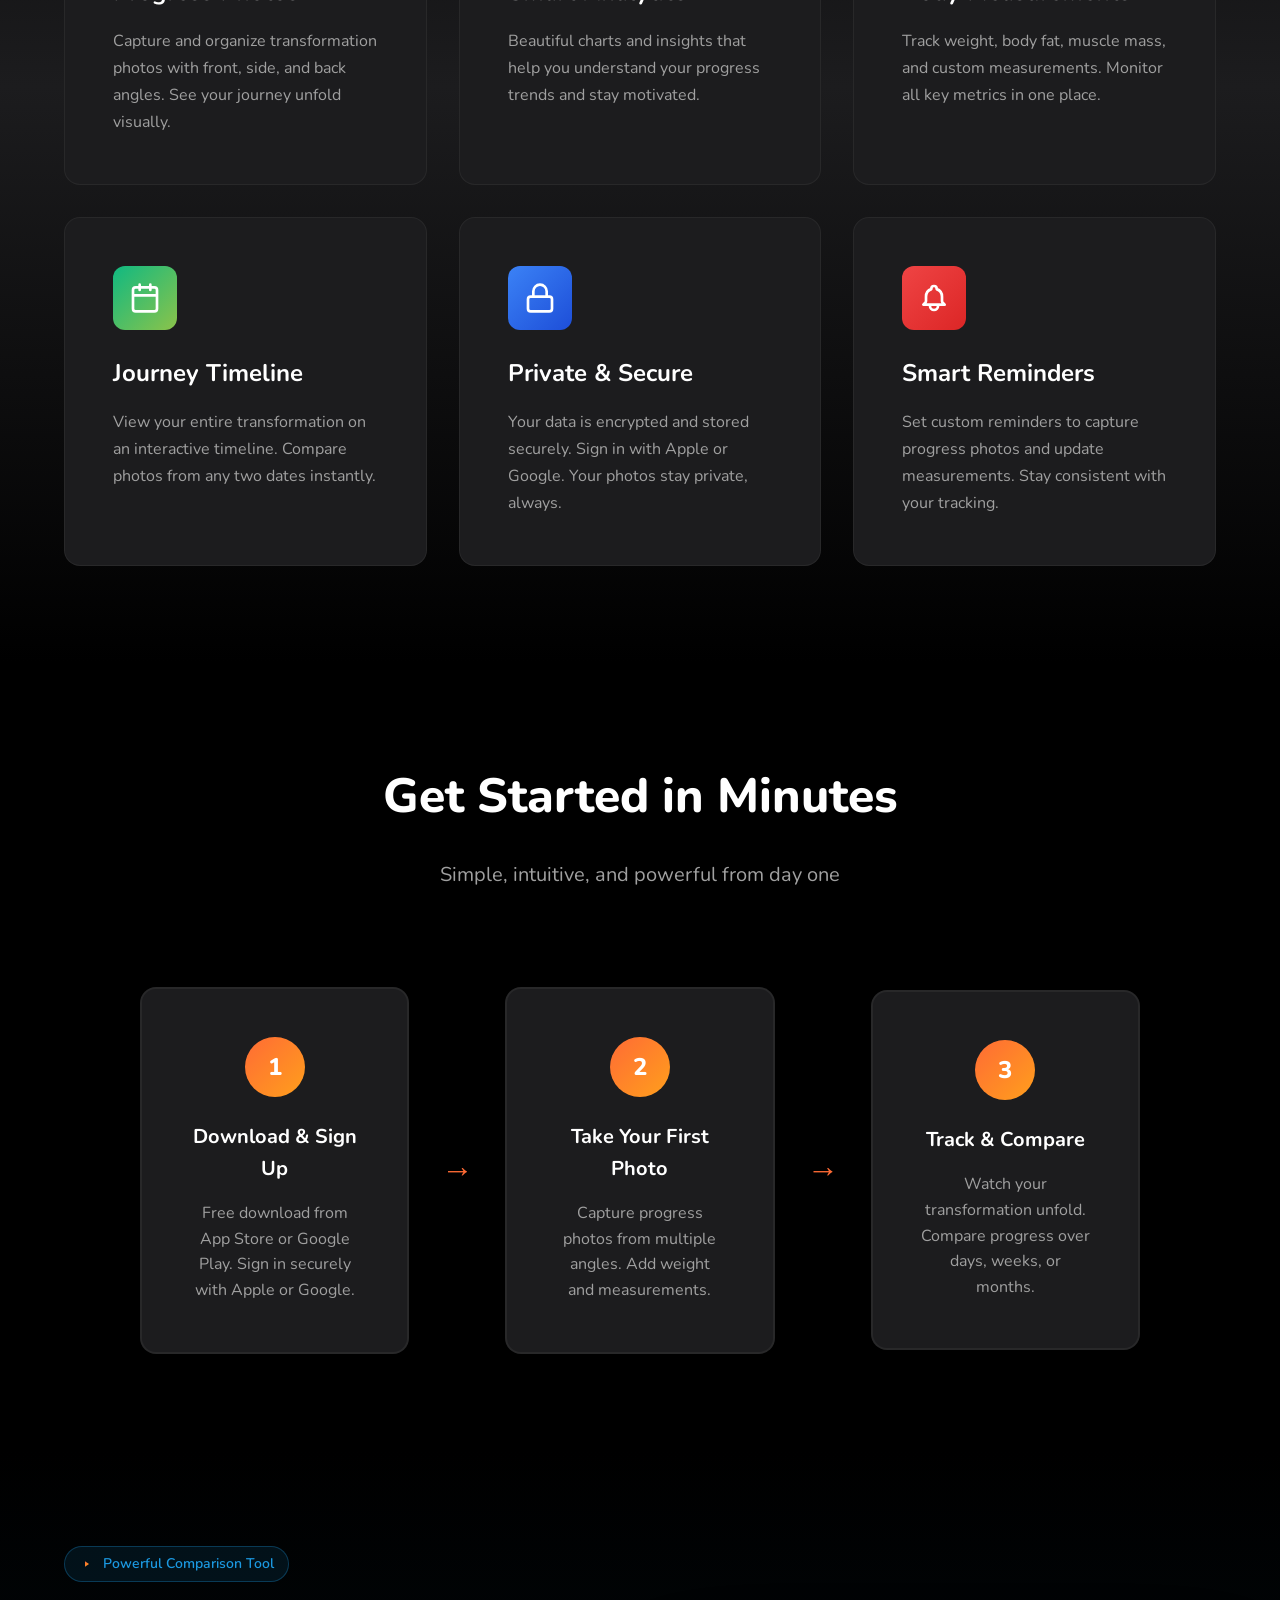
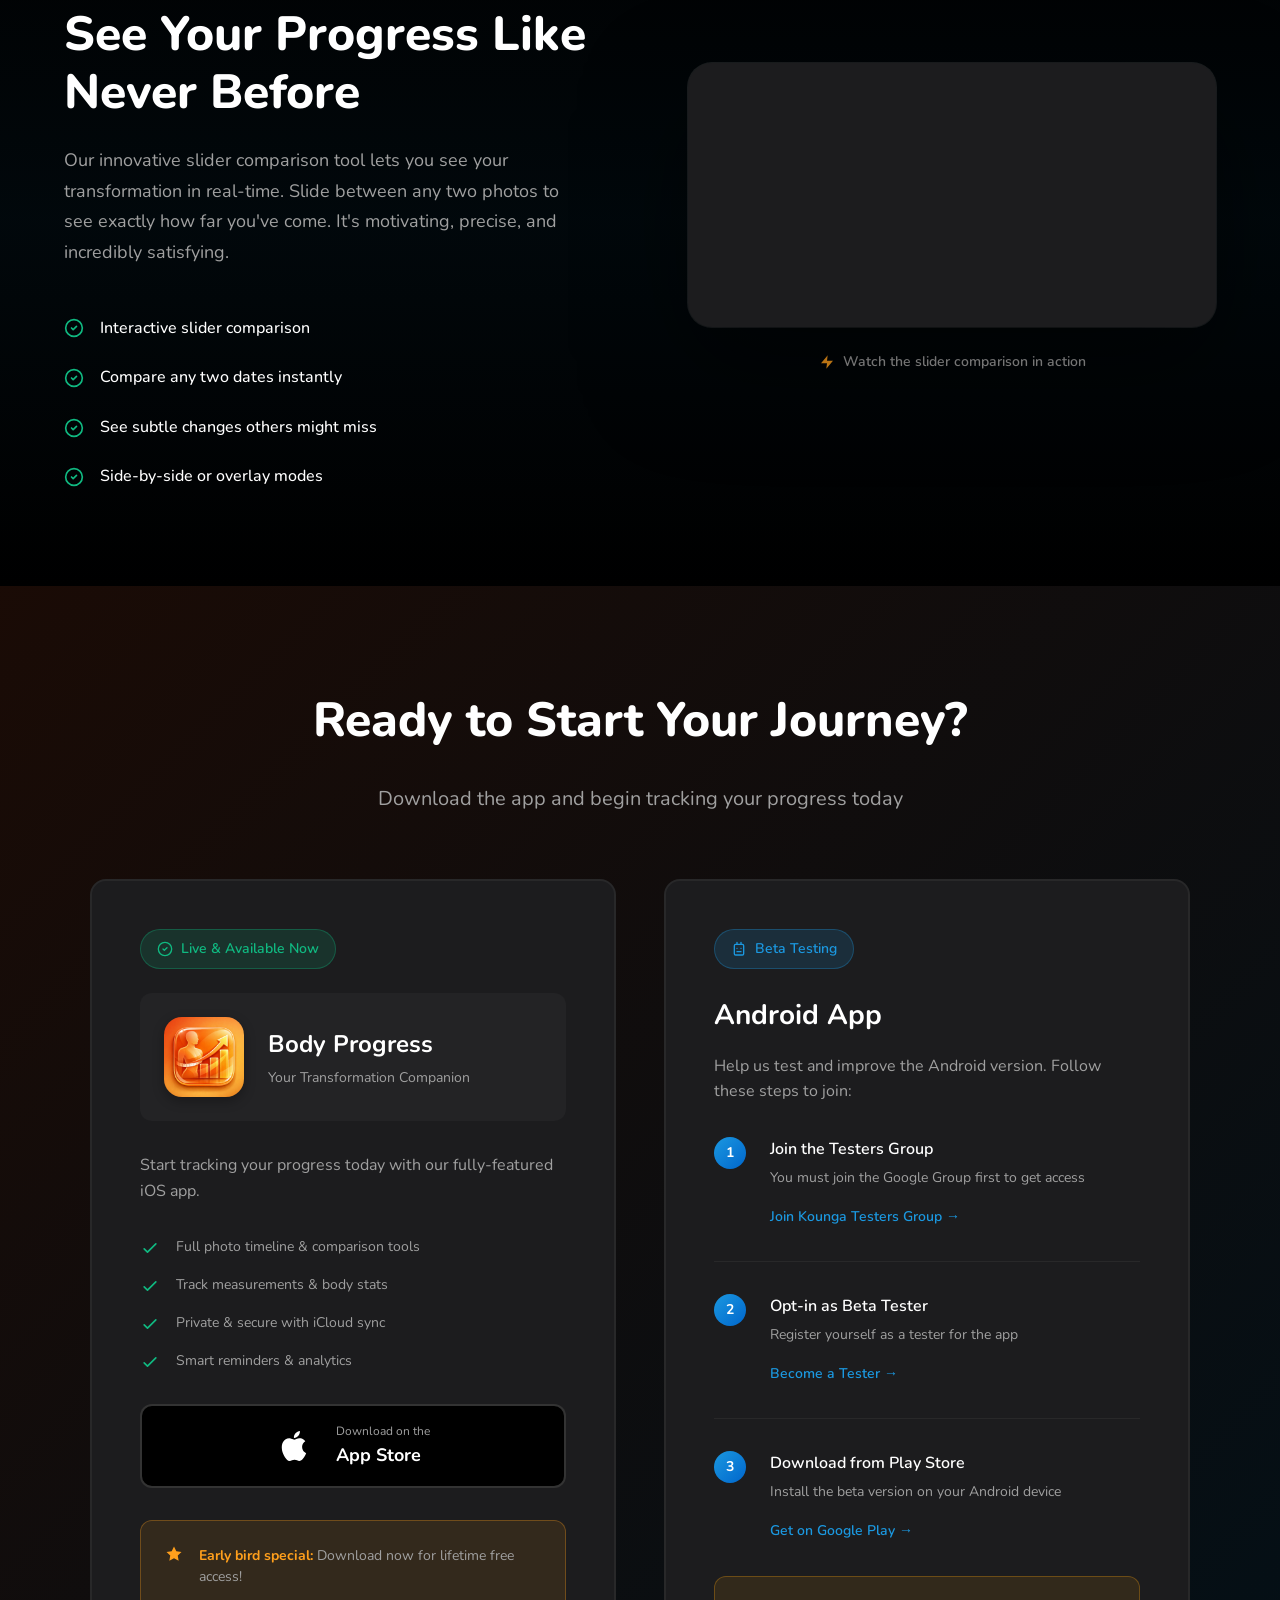
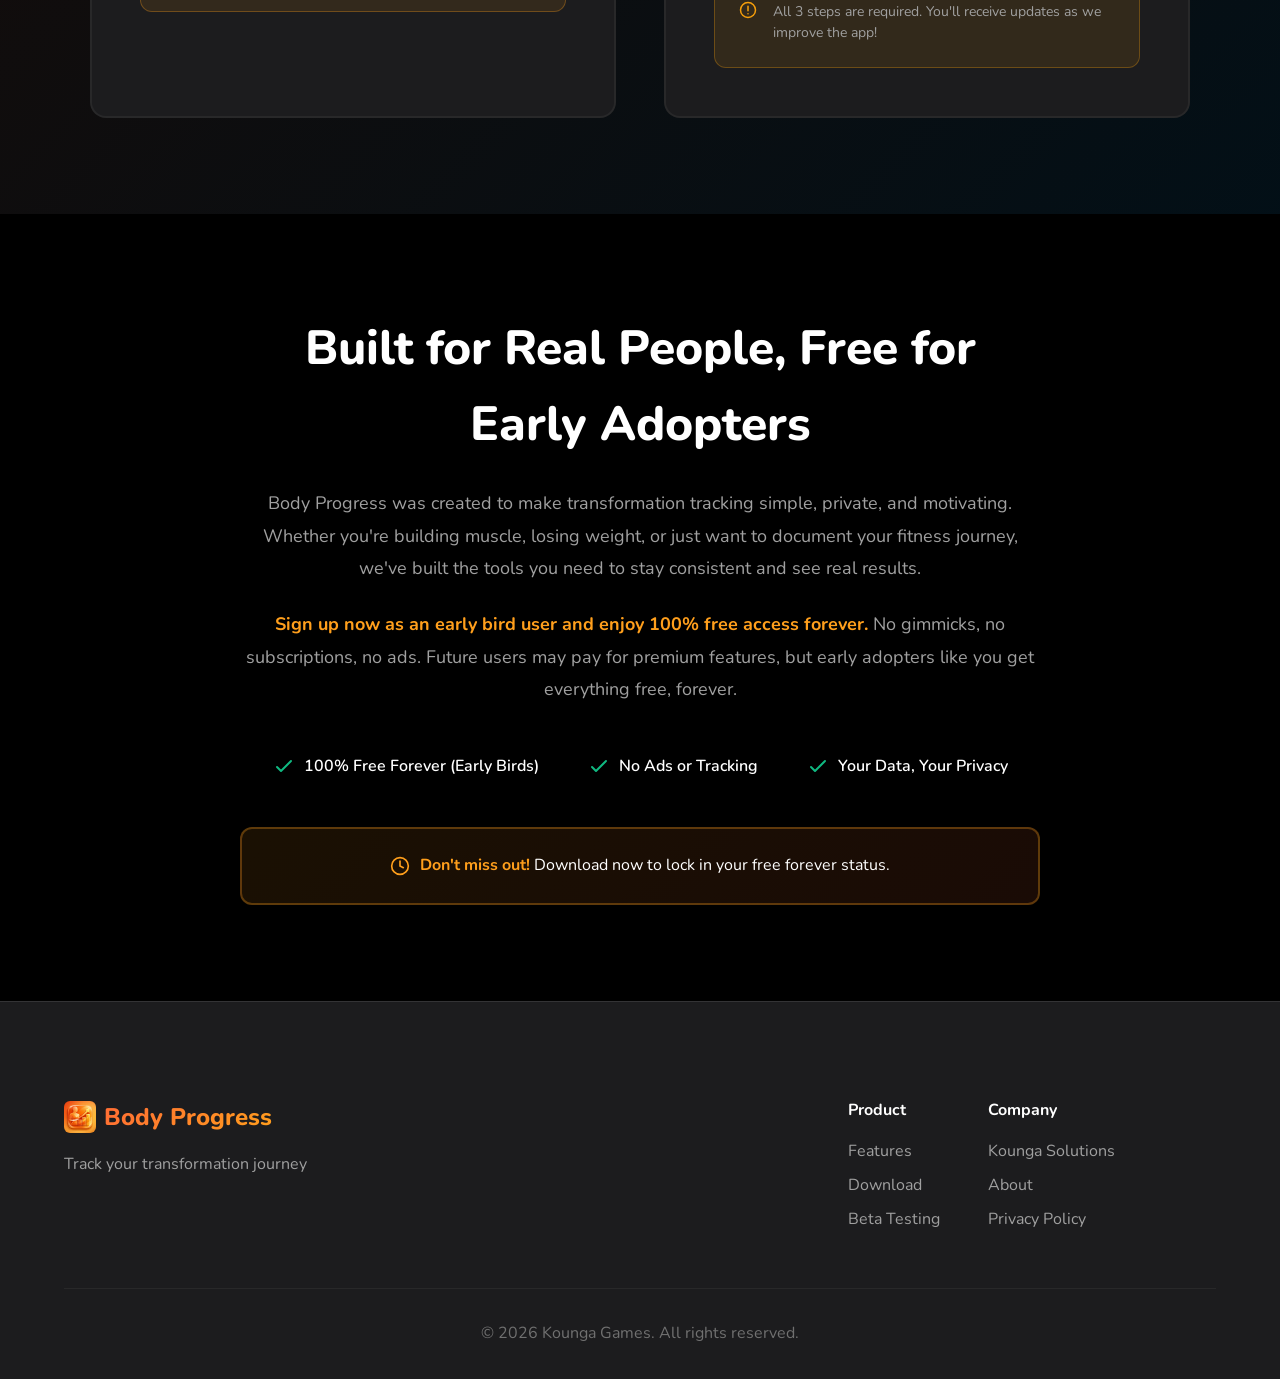
==== commit 5387f248: "Refactor code structure for improved readability and maintainability" ====
--- a/index.html
+++ b/index.html
@@ -1,40 +1,45 @@
 <!DOCTYPE html>
 <html lang="en">
+
 <head>
     <meta charset="UTF-8">
     <meta name="viewport" content="width=device-width, initial-scale=1.0">
-    <meta name="description" content="Track your body transformation journey with progress photos, measurements, and analytics. Free body progress tracking app for iOS and Android.">
-    <meta name="keywords" content="body progress, fitness tracker, progress photos, body transformation, weight tracking, fitness app">
+    <meta name="description"
+        content="Track your body transformation journey with progress photos, measurements, and analytics. Free body progress tracking app for iOS and Android.">
+    <meta name="keywords"
+        content="body progress, fitness tracker, progress photos, body transformation, weight tracking, fitness app">
     <meta name="author" content="Kounga Games">
-    
+
     <!-- Open Graph / Social Media -->
     <meta property="og:type" content="website">
     <meta property="og:title" content="Body Progress - Track Your Transformation Journey">
-    <meta property="og:description" content="Visual progress tracking made simple. Document your fitness journey with photos, measurements, and insights.">
+    <meta property="og:description"
+        content="Visual progress tracking made simple. Document your fitness journey with photos, measurements, and insights.">
     <meta property="og:url" content="https://koungasolutions.co.nz/bodyprogress">
-    
+
     <title>Body Progress - Track Your Transformation Journey</title>
-    
+
     <!-- Favicon -->
-    <link rel="icon" type="image/png" sizes="512x512" href="app-icon-512.png">
-    <link rel="icon" type="image/png" sizes="1024x1024" href="app-icon.png">
-    <link rel="apple-touch-icon" href="app-icon.png">
-    
+    <link rel="icon" type="image/png" sizes="512x512" href="assets/images/app-icon-512.png">
+    <link rel="icon" type="image/png" sizes="1024x1024" href="assets/images/app-icon.png">
+    <link rel="apple-touch-icon" href="assets/images/app-icon.png">
+
     <!-- Web App Manifest -->
     <link rel="manifest" href="manifest.json">
-    
+
     <!-- Theme Color for Mobile Browsers -->
     <meta name="theme-color" content="#000000">
     <meta name="apple-mobile-web-app-capable" content="yes">
     <meta name="apple-mobile-web-app-status-bar-style" content="black-translucent">
-    
+
     <!-- Google Fonts - Nunito (matching the app) -->
     <link rel="preconnect" href="https://fonts.googleapis.com">
     <link rel="preconnect" href="https://fonts.gstatic.com" crossorigin>
     <link href="https://fonts.googleapis.com/css2?family=Nunito:wght@400;500;600;700;800&display=swap" rel="stylesheet">
-    
-    <link rel="stylesheet" href="styles.css">
+
+    <link rel="stylesheet" href="assets/css/styles.css">
 </head>
+
 <body>
     <!-- Navigation -->
     <nav class="navbar">
@@ -42,10 +47,16 @@
             <div class="nav-content">
                 <div class="logo">
                     <span class="logo-icon">
-                        <img src="app-icon-512.png" alt="Body Progress" width="32" height="32" style="border-radius: 6px;">
+                        <img src="assets/images/app-icon-512.png" alt="Body Progress" width="32" height="32"
+                            style="border-radius: 6px;">
                     </span>
                     <span class="logo-text">Body Progress</span>
                 </div>
+                <button class="hamburger" aria-label="Toggle menu">
+                    <span></span>
+                    <span></span>
+                    <span></span>
+                </button>
                 <div class="nav-links">
                     <a href="#features">Features</a>
                     <a href="#download">Download</a>
@@ -59,61 +70,108 @@
     <!-- Hero Section -->
     <section class="hero">
         <div class="container">
-            <div class="hero-content">
-                <h1 class="hero-title">
-                    Track Your <span class="gradient-text">Transformation</span> Journey
-                </h1>
-                <p class="hero-subtitle">
-                    Visual progress tracking made simple. Document your fitness journey with progress photos, measurements, and powerful analytics.
-                </p>
-                <div class="hero-badges">
-                    <span class="badge">
-                        <svg width="16" height="16" viewBox="0 0 24 24" fill="none" style="display: inline-block; vertical-align: middle; margin-right: 6px;">
-                            <rect x="3" y="3" width="7" height="7" rx="1" stroke="currentColor" stroke-width="2"/>
-                            <rect x="14" y="3" width="7" height="7" rx="1" stroke="currentColor" stroke-width="2"/>
-                            <rect x="3" y="14" width="7" height="7" rx="1" stroke="currentColor" stroke-width="2"/>
-                            <rect x="14" y="14" width="7" height="7" rx="1" stroke="currentColor" stroke-width="2"/>
-                        </svg>
-                        Photo Timeline
-                    </span>
-                    <span class="badge">
-                        <svg width="16" height="16" viewBox="0 0 24 24" fill="none" style="display: inline-block; vertical-align: middle; margin-right: 6px;">
-                            <path d="M3 3v16a2 2 0 002 2h16" stroke="currentColor" stroke-width="2" stroke-linecap="round"/>
-                            <path d="M7 16l4-8 4 4 4-6" stroke="currentColor" stroke-width="2" stroke-linecap="round" stroke-linejoin="round"/>
-                        </svg>
-                        Smart Analytics
-                    </span>
-                    <span class="badge">
-                        <svg width="16" height="16" viewBox="0 0 24 24" fill="none" style="display: inline-block; vertical-align: middle; margin-right: 6px;">
-                            <rect x="3" y="11" width="18" height="11" rx="2" stroke="currentColor" stroke-width="2"/>
-                            <path d="M7 11V7a5 5 0 0110 0v4" stroke="currentColor" stroke-width="2" stroke-linecap="round"/>
-                        </svg>
-                        Private & Secure
-                    </span>
-                    <span class="badge">
-                        <svg width="16" height="16" viewBox="0 0 24 24" fill="none" style="display: inline-block; vertical-align: middle; margin-right: 6px;">
-                            <circle cx="12" cy="12" r="10" stroke="currentColor" stroke-width="2"/>
-                            <path d="M9 12l2 2 4-4" stroke="currentColor" stroke-width="2" stroke-linecap="round" stroke-linejoin="round"/>
-                        </svg>
-                        100% Free
-                    </span>
-                </div>
-                <div class="hero-cta">
-                    <a href="#download" class="btn btn-primary">
-                        <span>Get Started Free</span>
-                        <svg width="20" height="20" viewBox="0 0 20 20" fill="none">
-                            <path d="M4 10h12m-6-6l6 6-6 6" stroke="currentColor" stroke-width="2" stroke-linecap="round" stroke-linejoin="round"/>
-                        </svg>
-                    </a>
-                    <a href="#features" class="btn btn-secondary">Learn More</a>
-                </div>
-                <div class="hero-note">
-                    <p>
-                        <svg width="16" height="16" viewBox="0 0 24 24" fill="none" style="display: inline-block; vertical-align: middle; margin-right: 4px;">
-                            <path d="M12 2l3.09 6.26L22 9.27l-5 4.87 1.18 6.88L12 17.77l-6.18 3.25L7 14.14 2 9.27l6.91-1.01L12 2z" fill="#FF9F1C"/>
-                        </svg>
-                        <strong>100% FREE FOREVER</strong> for early bird users • Sign up now before it's too late!
+            <div class="hero-split">
+                <div class="hero-content">
+                    <div class="hero-tag">
+                        <svg width="16" height="16" viewBox="0 0 24 24" fill="none">
+                            <path d="M13 2L3 14h9l-1 8 10-12h-9l1-8z" fill="url(#heroTagGrad)" />
+                            <defs>
+                                <linearGradient id="heroTagGrad" x1="0%" y1="0%" x2="100%" y2="100%">
+                                    <stop offset="0%" style="stop-color:#FF6B35" />
+                                    <stop offset="100%" style="stop-color:#FF9F1C" />
+                                </linearGradient>
+                            </defs>
+                        </svg>
+                        <span>Early Access • 100% Free Forever</span>
+                    </div>
+
+                    <h1 class="hero-title">
+                        Track Your <span class="gradient-text">Transformation</span> Journey
+                    </h1>
+                    <p class="hero-subtitle">
+                        Visual progress tracking made simple. Document your fitness journey with progress photos,
+                        measurements, and powerful analytics.
                     </p>
+
+                    <div class="hero-stats">
+                        <div class="hero-stat">
+                            <div class="stat-number">100%</div>
+                            <div class="stat-label">Free Forever</div>
+                        </div>
+                        <div class="hero-stat">
+                            <div class="stat-number">Private</div>
+                            <div class="stat-label">Your Data</div>
+                        </div>
+                        <div class="hero-stat">
+                            <div class="stat-number">iOS</div>
+                            <div class="stat-label">Live Now</div>
+                        </div>
+                    </div>
+
+                    <div class="hero-cta">
+                        <a href="#download" class="btn btn-primary btn-large">
+                            <span>Get Started Free</span>
+                            <svg width="20" height="20" viewBox="0 0 20 20" fill="none">
+                                <path d="M4 10h12m-6-6l6 6-6 6" stroke="currentColor" stroke-width="2"
+                                    stroke-linecap="round" stroke-linejoin="round" />
+                            </svg>
+                        </a>
+                        <a href="#features" class="btn btn-secondary btn-large">
+                            <svg width="20" height="20" viewBox="0 0 24 24" fill="none" style="margin-right: 8px;">
+                                <circle cx="12" cy="12" r="10" stroke="currentColor" stroke-width="2" />
+                                <path d="M10 8l4 4-4 4" stroke="currentColor" stroke-width="2" stroke-linecap="round"
+                                    stroke-linejoin="round" />
+                            </svg>
+                            See How It Works
+                        </a>
+                    </div>
+
+                    <div class="hero-badges">
+                        <span class="badge">
+                            <svg width="16" height="16" viewBox="0 0 24 24" fill="none">
+                                <rect x="3" y="3" width="7" height="7" rx="1" stroke="currentColor" stroke-width="2" />
+                                <rect x="14" y="3" width="7" height="7" rx="1" stroke="currentColor" stroke-width="2" />
+                                <rect x="3" y="14" width="7" height="7" rx="1" stroke="currentColor" stroke-width="2" />
+                                <rect x="14" y="14" width="7" height="7" rx="1" stroke="currentColor"
+                                    stroke-width="2" />
+                            </svg>
+                            Photo Timeline
+                        </span>
+                        <span class="badge">
+                            <svg width="16" height="16" viewBox="0 0 24 24" fill="none">
+                                <path d="M3 3v16a2 2 0 002 2h16" stroke="currentColor" stroke-width="2"
+                                    stroke-linecap="round" />
+                                <path d="M7 16l4-8 4 4 4-6" stroke="currentColor" stroke-width="2"
+                                    stroke-linecap="round" stroke-linejoin="round" />
+                            </svg>
+                            Smart Analytics
+                        </span>
+                        <span class="badge">
+                            <svg width="16" height="16" viewBox="0 0 24 24" fill="none">
+                                <rect x="3" y="11" width="18" height="11" rx="2" stroke="currentColor"
+                                    stroke-width="2" />
+                                <path d="M7 11V7a5 5 0 0110 0v4" stroke="currentColor" stroke-width="2"
+                                    stroke-linecap="round" />
+                            </svg>
+                            Private & Secure
+                        </span>
+                    </div>
+                </div>
+
+                <div class="hero-visual">
+                    <div class="phone-mockup">
+                        <div class="phone-frame">
+                            <div class="phone-notch"></div>
+                            <div class="phone-screen">
+                                <div class="screenshot-slider">
+                                    <img src="assets/screens/1.jpeg" alt="Home Screen" class="screenshot active">
+                                    <img src="assets/screens/2.jpeg" alt="Compare Photos" class="screenshot">
+                                    <img src="assets/screens/3.jpeg" alt="Slider Comparison" class="screenshot">
+                                    <img src="assets/screens/4.jpeg" alt="Progress Stats" class="screenshot">
+                                </div>
+                            </div>
+                        </div>
+                    </div>
                 </div>
             </div>
         </div>
@@ -127,73 +185,84 @@
                 <h2 class="section-title">Everything You Need to Track Progress</h2>
                 <p class="section-subtitle">Powerful features designed to keep you motivated and on track</p>
             </div>
-            
+
             <div class="features-grid">
                 <div class="feature-card">
                     <div class="feature-icon" style="background: linear-gradient(135deg, #FF6B35, #FF9F1C);">
                         <svg width="32" height="32" viewBox="0 0 24 24" fill="none">
-                            <rect x="3" y="3" width="7" height="7" rx="1" stroke="white" stroke-width="2"/>
-                            <rect x="14" y="3" width="7" height="7" rx="1" stroke="white" stroke-width="2"/>
-                            <rect x="3" y="14" width="7" height="7" rx="1" stroke="white" stroke-width="2"/>
-                            <rect x="14" y="14" width="7" height="7" rx="1" stroke="white" stroke-width="2"/>
+                            <rect x="3" y="3" width="7" height="7" rx="1" stroke="white" stroke-width="2" />
+                            <rect x="14" y="3" width="7" height="7" rx="1" stroke="white" stroke-width="2" />
+                            <rect x="3" y="14" width="7" height="7" rx="1" stroke="white" stroke-width="2" />
+                            <rect x="14" y="14" width="7" height="7" rx="1" stroke="white" stroke-width="2" />
                         </svg>
                     </div>
                     <h3>Progress Photos</h3>
-                    <p>Capture and organize transformation photos with front, side, and back angles. See your journey unfold visually.</p>
+                    <p>Capture and organize transformation photos with front, side, and back angles. See your journey
+                        unfold visually.</p>
                 </div>
 
                 <div class="feature-card">
                     <div class="feature-icon" style="background: linear-gradient(135deg, #1B98E0, #0066CC);">
                         <svg width="32" height="32" viewBox="0 0 24 24" fill="none">
-                            <path d="M3 3v16a2 2 0 002 2h16" stroke="white" stroke-width="2" stroke-linecap="round"/>
-                            <path d="M7 16l4-8 4 4 4-6" stroke="white" stroke-width="2" stroke-linecap="round" stroke-linejoin="round"/>
+                            <path d="M3 3v16a2 2 0 002 2h16" stroke="white" stroke-width="2" stroke-linecap="round" />
+                            <path d="M7 16l4-8 4 4 4-6" stroke="white" stroke-width="2" stroke-linecap="round"
+                                stroke-linejoin="round" />
                         </svg>
                     </div>
                     <h3>Smart Analytics</h3>
-                    <p>Beautiful charts and insights that help you understand your progress trends and stay motivated.</p>
+                    <p>Beautiful charts and insights that help you understand your progress trends and stay motivated.
+                    </p>
                 </div>
 
                 <div class="feature-card">
                     <div class="feature-icon" style="background: linear-gradient(135deg, #FF9F1C, #FFD700);">
                         <svg width="32" height="32" viewBox="0 0 24 24" fill="none">
-                            <rect x="2" y="6" width="20" height="12" rx="2" stroke="white" stroke-width="2"/>
-                            <path d="M2 10h20" stroke="white" stroke-width="2"/>
-                            <circle cx="7" cy="14" r="1" fill="white"/>
+                            <rect x="2" y="6" width="20" height="12" rx="2" stroke="white" stroke-width="2" />
+                            <path d="M2 10h20" stroke="white" stroke-width="2" />
+                            <circle cx="7" cy="14" r="1" fill="white" />
                         </svg>
                     </div>
                     <h3>Body Measurements</h3>
-                    <p>Track weight, body fat, muscle mass, and custom measurements. Monitor all key metrics in one place.</p>
+                    <p>Track weight, body fat, muscle mass, and custom measurements. Monitor all key metrics in one
+                        place.</p>
                 </div>
 
                 <div class="feature-card">
                     <div class="feature-icon" style="background: linear-gradient(135deg, #10B981, #8BC34A);">
                         <svg width="32" height="32" viewBox="0 0 24 24" fill="none">
-                            <path d="M8 2v4m8-4v4M3 10h18M5 4h14a2 2 0 012 2v14a2 2 0 01-2 2H5a2 2 0 01-2-2V6a2 2 0 012-2z" stroke="white" stroke-width="2" stroke-linecap="round"/>
+                            <path
+                                d="M8 2v4m8-4v4M3 10h18M5 4h14a2 2 0 012 2v14a2 2 0 01-2 2H5a2 2 0 01-2-2V6a2 2 0 012-2z"
+                                stroke="white" stroke-width="2" stroke-linecap="round" />
                         </svg>
                     </div>
                     <h3>Journey Timeline</h3>
-                    <p>View your entire transformation on an interactive timeline. Compare photos from any two dates instantly.</p>
+                    <p>View your entire transformation on an interactive timeline. Compare photos from any two dates
+                        instantly.</p>
                 </div>
 
                 <div class="feature-card">
                     <div class="feature-icon" style="background: linear-gradient(135deg, #3B82F6, #1D4ED8);">
                         <svg width="32" height="32" viewBox="0 0 24 24" fill="none">
-                            <rect x="3" y="11" width="18" height="11" rx="2" stroke="white" stroke-width="2"/>
-                            <path d="M7 11V7a5 5 0 0110 0v4" stroke="white" stroke-width="2" stroke-linecap="round"/>
+                            <rect x="3" y="11" width="18" height="11" rx="2" stroke="white" stroke-width="2" />
+                            <path d="M7 11V7a5 5 0 0110 0v4" stroke="white" stroke-width="2" stroke-linecap="round" />
                         </svg>
                     </div>
                     <h3>Private & Secure</h3>
-                    <p>Your data is encrypted and stored securely. Sign in with Apple or Google. Your photos stay private, always.</p>
+                    <p>Your data is encrypted and stored securely. Sign in with Apple or Google. Your photos stay
+                        private, always.</p>
                 </div>
 
                 <div class="feature-card">
                     <div class="feature-icon" style="background: linear-gradient(135deg, #EF4444, #DC2626);">
                         <svg width="32" height="32" viewBox="0 0 24 24" fill="none">
-                            <path d="M15 17h5l-1.405-1.405A2.032 2.032 0 0118 14.158V11a6.002 6.002 0 00-4-5.659V5a2 2 0 10-4 0v.341C7.67 6.165 6 8.388 6 11v3.159c0 .538-.214 1.055-.595 1.436L4 17h5m6 0v1a3 3 0 11-6 0v-1m6 0H9" stroke="white" stroke-width="2" stroke-linecap="round" stroke-linejoin="round"/>
+                            <path
+                                d="M15 17h5l-1.405-1.405A2.032 2.032 0 0118 14.158V11a6.002 6.002 0 00-4-5.659V5a2 2 0 10-4 0v.341C7.67 6.165 6 8.388 6 11v3.159c0 .538-.214 1.055-.595 1.436L4 17h5m6 0v1a3 3 0 11-6 0v-1m6 0H9"
+                                stroke="white" stroke-width="2" stroke-linecap="round" stroke-linejoin="round" />
                         </svg>
                     </div>
                     <h3>Smart Reminders</h3>
-                    <p>Set custom reminders to capture progress photos and update measurements. Stay consistent with your tracking.</p>
+                    <p>Set custom reminders to capture progress photos and update measurements. Stay consistent with
+                        your tracking.</p>
                 </div>
             </div>
         </div>
@@ -206,7 +275,7 @@
                 <h2 class="section-title">Get Started in Minutes</h2>
                 <p class="section-subtitle">Simple, intuitive, and powerful from day one</p>
             </div>
-            
+
             <div class="steps">
                 <div class="step">
                     <div class="step-number">1</div>
@@ -229,74 +298,171 @@
         </div>
     </section>
 
+    <!-- Video Showcase Section -->
+    <section class="video-showcase">
+        <div class="container">
+            <div class="showcase-content">
+                <div class="showcase-text">
+                    <div class="showcase-tag">
+                        <svg width="16" height="16" viewBox="0 0 24 24" fill="none">
+                            <path d="M15 12l-6-4v8l6-4z" fill="url(#showcaseGrad)" />
+                            <defs>
+                                <linearGradient id="showcaseGrad" x1="0%" y1="0%" x2="100%" y2="100%">
+                                    <stop offset="0%" style="stop-color:#FF6B35" />
+                                    <stop offset="100%" style="stop-color:#FF9F1C" />
+                                </linearGradient>
+                            </defs>
+                        </svg>
+                        <span>Powerful Comparison Tool</span>
+                    </div>
+                    <h2 class="showcase-title">See Your Progress Like Never Before</h2>
+                    <p class="showcase-description">
+                        Our innovative slider comparison tool lets you see your transformation in real-time.
+                        Slide between any two photos to see exactly how far you've come.
+                        It's motivating, precise, and incredibly satisfying.
+                    </p>
+                    <div class="showcase-features-list">
+                        <div class="showcase-feature">
+                            <svg width="20" height="20" viewBox="0 0 24 24" fill="none">
+                                <circle cx="12" cy="12" r="10" stroke="#10B981" stroke-width="2" />
+                                <path d="M9 12l2 2 4-4" stroke="#10B981" stroke-width="2" stroke-linecap="round"
+                                    stroke-linejoin="round" />
+                            </svg>
+                            <span>Interactive slider comparison</span>
+                        </div>
+                        <div class="showcase-feature">
+                            <svg width="20" height="20" viewBox="0 0 24 24" fill="none">
+                                <circle cx="12" cy="12" r="10" stroke="#10B981" stroke-width="2" />
+                                <path d="M9 12l2 2 4-4" stroke="#10B981" stroke-width="2" stroke-linecap="round"
+                                    stroke-linejoin="round" />
+                            </svg>
+                            <span>Compare any two dates instantly</span>
+                        </div>
+                        <div class="showcase-feature">
+                            <svg width="20" height="20" viewBox="0 0 24 24" fill="none">
+                                <circle cx="12" cy="12" r="10" stroke="#10B981" stroke-width="2" />
+                                <path d="M9 12l2 2 4-4" stroke="#10B981" stroke-width="2" stroke-linecap="round"
+                                    stroke-linejoin="round" />
+                            </svg>
+                            <span>See subtle changes others might miss</span>
+                        </div>
+                        <div class="showcase-feature">
+                            <svg width="20" height="20" viewBox="0 0 24 24" fill="none">
+                                <circle cx="12" cy="12" r="10" stroke="#10B981" stroke-width="2" />
+                                <path d="M9 12l2 2 4-4" stroke="#10B981" stroke-width="2" stroke-linecap="round"
+                                    stroke-linejoin="round" />
+                            </svg>
+                            <span>Side-by-side or overlay modes</span>
+                        </div>
+                    </div>
+                </div>
+
+                <div class="showcase-video">
+                    <div class="video-container">
+                        <video autoplay loop muted playsinline class="demo-video">
+                            <source src="assets/screens/Video.mp4" type="video/mp4">
+                            Your browser does not support the video tag.
+                        </video>
+                        <div class="video-overlay">
+                            <div class="play-indicator">
+                                <svg width="24" height="24" viewBox="0 0 24 24" fill="none">
+                                    <circle cx="12" cy="12" r="11" fill="rgba(0,0,0,0.3)" stroke="white"
+                                        stroke-width="2" />
+                                    <path d="M10 8l6 4-6 4V8z" fill="white" />
+                                </svg>
+                            </div>
+                        </div>
+                    </div>
+                    <p class="video-caption">
+                        <svg width="16" height="16" viewBox="0 0 24 24" fill="none"
+                            style="display: inline-block; vertical-align: middle; margin-right: 4px;">
+                            <path d="M13 2L3 14h9l-1 8 10-12h-9l1-8z" fill="#FF9F1C" />
+                        </svg>
+                        Watch the slider comparison in action
+                    </p>
+                </div>
+            </div>
+        </div>
+    </section>
+
     <!-- Download Section -->
     <section id="download" class="download">
         <div class="container">
             <div class="download-content">
                 <h2 class="section-title">Ready to Start Your Journey?</h2>
                 <p class="section-subtitle">Download the app and begin tracking your progress today</p>
-                
+
                 <div class="download-platforms">
                     <!-- iOS - Live and Available -->
                     <div class="platform-card ios-card">
                         <div class="platform-status live">
                             <svg width="16" height="16" viewBox="0 0 24 24" fill="none">
-                                <circle cx="12" cy="12" r="10" stroke="#10B981" stroke-width="2"/>
-                                <path d="M9 12l2 2 4-4" stroke="#10B981" stroke-width="2" stroke-linecap="round" stroke-linejoin="round"/>
+                                <circle cx="12" cy="12" r="10" stroke="#10B981" stroke-width="2" />
+                                <path d="M9 12l2 2 4-4" stroke="#10B981" stroke-width="2" stroke-linecap="round"
+                                    stroke-linejoin="round" />
                             </svg>
                             <span>Live &amp; Available Now</span>
                         </div>
-                        
+
                         <div class="app-showcase">
-                            <img src="app-icon.png" alt="Body Progress App Icon" class="app-icon-large">
+                            <img src="assets/images/app-icon.png" alt="Body Progress App Icon" class="app-icon-large">
                             <div class="app-info">
                                 <h3>Body Progress</h3>
                                 <p class="app-tagline">Your Transformation Companion</p>
                             </div>
                         </div>
-                        
-                        <p class="platform-description">Start tracking your progress today with our fully-featured iOS app.</p>
-                        
+
+                        <p class="platform-description">Start tracking your progress today with our fully-featured iOS
+                            app.</p>
+
                         <div class="ios-features">
                             <div class="ios-feature">
                                 <svg width="20" height="20" viewBox="0 0 24 24" fill="none">
-                                    <path d="M5 13l4 4L19 7" stroke="#10B981" stroke-width="2" stroke-linecap="round" stroke-linejoin="round"/>
+                                    <path d="M5 13l4 4L19 7" stroke="#10B981" stroke-width="2" stroke-linecap="round"
+                                        stroke-linejoin="round" />
                                 </svg>
                                 <span>Full photo timeline & comparison tools</span>
                             </div>
                             <div class="ios-feature">
                                 <svg width="20" height="20" viewBox="0 0 24 24" fill="none">
-                                    <path d="M5 13l4 4L19 7" stroke="#10B981" stroke-width="2" stroke-linecap="round" stroke-linejoin="round"/>
+                                    <path d="M5 13l4 4L19 7" stroke="#10B981" stroke-width="2" stroke-linecap="round"
+                                        stroke-linejoin="round" />
                                 </svg>
                                 <span>Track measurements & body stats</span>
                             </div>
                             <div class="ios-feature">
                                 <svg width="20" height="20" viewBox="0 0 24 24" fill="none">
-                                    <path d="M5 13l4 4L19 7" stroke="#10B981" stroke-width="2" stroke-linecap="round" stroke-linejoin="round"/>
+                                    <path d="M5 13l4 4L19 7" stroke="#10B981" stroke-width="2" stroke-linecap="round"
+                                        stroke-linejoin="round" />
                                 </svg>
                                 <span>Private & secure with iCloud sync</span>
                             </div>
                             <div class="ios-feature">
                                 <svg width="20" height="20" viewBox="0 0 24 24" fill="none">
-                                    <path d="M5 13l4 4L19 7" stroke="#10B981" stroke-width="2" stroke-linecap="round" stroke-linejoin="round"/>
+                                    <path d="M5 13l4 4L19 7" stroke="#10B981" stroke-width="2" stroke-linecap="round"
+                                        stroke-linejoin="round" />
                                 </svg>
                                 <span>Smart reminders & analytics</span>
                             </div>
                         </div>
-                        
-                        <a href="https://apps.apple.com/nz/app/body-progress/id6751845352" target="_blank" class="download-btn apple">
+
+                        <a href="https://apps.apple.com/nz/app/body-progress/id6751845352" target="_blank"
+                            class="download-btn apple">
                             <svg class="download-icon" viewBox="0 0 24 24" fill="currentColor">
-                                <path d="M18.71 19.5c-.83 1.24-1.71 2.45-3.05 2.47-1.34.03-1.77-.79-3.29-.79-1.53 0-2 .77-3.27.82-1.31.05-2.3-1.32-3.14-2.53C4.25 17 2.94 12.45 4.7 9.39c.87-1.52 2.43-2.48 4.12-2.51 1.28-.02 2.5.87 3.29.87.78 0 2.26-1.07 3.81-.91.65.03 2.47.26 3.64 1.98-.09.06-2.17 1.28-2.15 3.81.03 3.02 2.65 4.03 2.68 4.04-.03.07-.42 1.44-1.38 2.83M13 3.5c.73-.83 1.94-1.46 2.94-1.5.13 1.17-.34 2.35-1.04 3.19-.69.85-1.83 1.51-2.95 1.42-.15-1.15.41-2.35 1.05-3.11z"/>
+                                <path
+                                    d="M18.71 19.5c-.83 1.24-1.71 2.45-3.05 2.47-1.34.03-1.77-.79-3.29-.79-1.53 0-2 .77-3.27.82-1.31.05-2.3-1.32-3.14-2.53C4.25 17 2.94 12.45 4.7 9.39c.87-1.52 2.43-2.48 4.12-2.51 1.28-.02 2.5.87 3.29.87.78 0 2.26-1.07 3.81-.91.65.03 2.47.26 3.64 1.98-.09.06-2.17 1.28-2.15 3.81.03 3.02 2.65 4.03 2.68 4.04-.03.07-.42 1.44-1.38 2.83M13 3.5c.73-.83 1.94-1.46 2.94-1.5.13 1.17-.34 2.35-1.04 3.19-.69.85-1.83 1.51-2.95 1.42-.15-1.15.41-2.35 1.05-3.11z" />
                             </svg>
                             <div class="download-text">
                                 <div class="download-label">Download on the</div>
                                 <div class="download-store">App Store</div>
                             </div>
                         </a>
-                        
+
                         <div class="ios-note">
                             <svg width="18" height="18" viewBox="0 0 24 24" fill="none" style="flex-shrink: 0;">
-                                <path d="M12 2l3.09 6.26L22 9.27l-5 4.87 1.18 6.88L12 17.77l-6.18 3.25L7 14.14 2 9.27l6.91-1.01L12 2z" fill="#FF9F1C"/>
+                                <path
+                                    d="M12 2l3.09 6.26L22 9.27l-5 4.87 1.18 6.88L12 17.77l-6.18 3.25L7 14.14 2 9.27l6.91-1.01L12 2z"
+                                    fill="#FF9F1C" />
                             </svg>
                             <p><strong>Early bird special:</strong> Download now for lifetime free access!</p>
                         </div>
@@ -306,22 +472,26 @@
                     <div class="platform-card android-card">
                         <div class="platform-status beta">
                             <svg width="16" height="16" viewBox="0 0 24 24" fill="none">
-                                <path d="M9 2v3M15 2v3M9 16h6M7 21h10a2 2 0 002-2V7a2 2 0 00-2-2H7a2 2 0 00-2 2v12a2 2 0 002 2z" stroke="#1B98E0" stroke-width="2" stroke-linecap="round"/>
-                                <circle cx="9" cy="11" r="1" fill="#1B98E0"/>
-                                <circle cx="15" cy="11" r="1" fill="#1B98E0"/>
+                                <path
+                                    d="M9 2v3M15 2v3M9 16h6M7 21h10a2 2 0 002-2V7a2 2 0 00-2-2H7a2 2 0 00-2 2v12a2 2 0 002 2z"
+                                    stroke="#1B98E0" stroke-width="2" stroke-linecap="round" />
+                                <circle cx="9" cy="11" r="1" fill="#1B98E0" />
+                                <circle cx="15" cy="11" r="1" fill="#1B98E0" />
                             </svg>
                             <span>Beta Testing</span>
                         </div>
                         <h3>Android App</h3>
-                        <p class="platform-description">Help us test and improve the Android version. Follow these steps to join:</p>
-                        
+                        <p class="platform-description">Help us test and improve the Android version. Follow these steps
+                            to join:</p>
+
                         <div class="beta-steps-list">
                             <div class="beta-step">
                                 <div class="beta-step-number">1</div>
                                 <div class="beta-step-content">
                                     <h4>Join the Testers Group</h4>
                                     <p>You must join the Google Group first to get access</p>
-                                    <a href="https://groups.google.com/g/kounga-testers" target="_blank" class="beta-link">
+                                    <a href="https://groups.google.com/g/kounga-testers" target="_blank"
+                                        class="beta-link">
                                         Join Kounga Testers Group →
                                     </a>
                                 </div>
@@ -332,7 +502,8 @@
                                 <div class="beta-step-content">
                                     <h4>Opt-in as Beta Tester</h4>
                                     <p>Register yourself as a tester for the app</p>
-                                    <a href="https://play.google.com/apps/testing/com.koungagames.body_progress" target="_blank" class="beta-link">
+                                    <a href="https://play.google.com/apps/testing/com.koungagames.body_progress"
+                                        target="_blank" class="beta-link">
                                         Become a Tester →
                                     </a>
                                 </div>
@@ -343,7 +514,8 @@
                                 <div class="beta-step-content">
                                     <h4>Download from Play Store</h4>
                                     <p>Install the beta version on your Android device</p>
-                                    <a href="https://play.google.com/store/apps/details?id=com.koungagames.body_progress" target="_blank" class="beta-link">
+                                    <a href="https://play.google.com/store/apps/details?id=com.koungagames.body_progress"
+                                        target="_blank" class="beta-link">
                                         Get on Google Play →
                                     </a>
                                 </div>
@@ -352,8 +524,8 @@
 
                         <div class="beta-note">
                             <svg width="18" height="18" viewBox="0 0 24 24" fill="none" style="flex-shrink: 0;">
-                                <circle cx="12" cy="12" r="10" stroke="#F59E0B" stroke-width="2"/>
-                                <path d="M12 7v6m0 4h.01" stroke="#F59E0B" stroke-width="2" stroke-linecap="round"/>
+                                <circle cx="12" cy="12" r="10" stroke="#F59E0B" stroke-width="2" />
+                                <path d="M12 7v6m0 4h.01" stroke="#F59E0B" stroke-width="2" stroke-linecap="round" />
                             </svg>
                             <p>All 3 steps are required. You'll receive updates as we improve the app!</p>
                         </div>
@@ -369,39 +541,45 @@
             <div class="about-content">
                 <h2 class="section-title">Built for Real People, Free for Early Adopters</h2>
                 <p class="about-text">
-                    Body Progress was created to make transformation tracking simple, private, and motivating. 
-                    Whether you're building muscle, losing weight, or just want to document your fitness journey, 
+                    Body Progress was created to make transformation tracking simple, private, and motivating.
+                    Whether you're building muscle, losing weight, or just want to document your fitness journey,
                     we've built the tools you need to stay consistent and see real results.
                 </p>
                 <p class="about-text">
-                    <strong style="color: var(--brand-accent);">Sign up now as an early bird user and enjoy 100% free access forever.</strong> 
-                    No gimmicks, no subscriptions, no ads. Future users may pay for premium features, but early adopters like you get everything free, forever.
+                    <strong style="color: var(--brand-accent);">Sign up now as an early bird user and enjoy 100% free
+                        access forever.</strong>
+                    No gimmicks, no subscriptions, no ads. Future users may pay for premium features, but early adopters
+                    like you get everything free, forever.
                 </p>
                 <div class="about-features">
                     <div class="about-feature">
                         <svg width="24" height="24" viewBox="0 0 24 24" fill="none">
-                            <path d="M5 13l4 4L19 7" stroke="#10B981" stroke-width="2" stroke-linecap="round" stroke-linejoin="round"/>
+                            <path d="M5 13l4 4L19 7" stroke="#10B981" stroke-width="2" stroke-linecap="round"
+                                stroke-linejoin="round" />
                         </svg>
                         <span>100% Free Forever (Early Birds)</span>
                     </div>
                     <div class="about-feature">
                         <svg width="24" height="24" viewBox="0 0 24 24" fill="none">
-                            <path d="M5 13l4 4L19 7" stroke="#10B981" stroke-width="2" stroke-linecap="round" stroke-linejoin="round"/>
+                            <path d="M5 13l4 4L19 7" stroke="#10B981" stroke-width="2" stroke-linecap="round"
+                                stroke-linejoin="round" />
                         </svg>
                         <span>No Ads or Tracking</span>
                     </div>
                     <div class="about-feature">
                         <svg width="24" height="24" viewBox="0 0 24 24" fill="none">
-                            <path d="M5 13l4 4L19 7" stroke="#10B981" stroke-width="2" stroke-linecap="round" stroke-linejoin="round"/>
+                            <path d="M5 13l4 4L19 7" stroke="#10B981" stroke-width="2" stroke-linecap="round"
+                                stroke-linejoin="round" />
                         </svg>
                         <span>Your Data, Your Privacy</span>
                     </div>
                 </div>
                 <div class="early-bird-cta">
                     <p class="early-bird-text">
-                        <svg width="20" height="20" viewBox="0 0 24 24" fill="none" style="display: inline-block; vertical-align: middle; margin-right: 6px;">
-                            <circle cx="12" cy="12" r="10" stroke="#FF9F1C" stroke-width="2"/>
-                            <path d="M12 6v6l4 2" stroke="#FF9F1C" stroke-width="2" stroke-linecap="round"/>
+                        <svg width="20" height="20" viewBox="0 0 24 24" fill="none"
+                            style="display: inline-block; vertical-align: middle; margin-right: 6px;">
+                            <circle cx="12" cy="12" r="10" stroke="#FF9F1C" stroke-width="2" />
+                            <path d="M12 6v6l4 2" stroke="#FF9F1C" stroke-width="2" stroke-linecap="round" />
                         </svg>
                         <strong>Don't miss out!</strong> Download now to lock in your free forever status.
                     </p>
@@ -417,7 +595,8 @@
                 <div class="footer-brand">
                     <div class="logo">
                         <span class="logo-icon">
-                            <img src="app-icon-512.png" alt="Body Progress" width="32" height="32" style="border-radius: 6px;">
+                            <img src="assets/images/app-icon-512.png" alt="Body Progress" width="32" height="32"
+                                style="border-radius: 6px;">
                         </span>
                         <span class="logo-text">Body Progress</span>
                     </div>
@@ -444,6 +623,7 @@
         </div>
     </footer>
 
-    <script src="script.js"></script>
+    <script src="assets/js/script.js"></script>
 </body>
-</html>
+
+</html>
--- a/assets/css/styles.css
+++ b/assets/css/styles.css
@@ -0,0 +1,1461 @@
+/* ==========================================
+   RESET & BASE STYLES
+   ========================================== */
+* {
+    margin: 0;
+    padding: 0;
+    box-sizing: border-box;
+}
+
+:root {
+    /* Brand Colors from Flutter App */
+    --brand-primary: #FF6B35;
+    --brand-secondary: #1B98E0;
+    --brand-accent: #FF9F1C;
+
+    /* Gradients */
+    --gradient-brand: linear-gradient(135deg, #FF6B35, #FF9F1C);
+    --gradient-blue: linear-gradient(135deg, #1B98E0, #0066CC);
+
+    /* Backgrounds */
+    --bg-black: #000000;
+    --bg-card: #1C1C1E;
+    --bg-dark-card: #2C2C2E;
+
+    /* Text */
+    --text-primary: #FFFFFF;
+    --text-secondary: #A0A0A0;
+    --text-tertiary: #707070;
+
+    /* Semantic */
+    --success: #10B981;
+    --warning: #F59E0B;
+    --error: #EF4444;
+
+    /* Spacing */
+    --spacing-xs: 0.5rem;
+    --spacing-sm: 1rem;
+    --spacing-md: 1.5rem;
+    --spacing-lg: 2rem;
+    --spacing-xl: 3rem;
+    --spacing-2xl: 4rem;
+    --spacing-3xl: 6rem;
+
+    /* Border Radius */
+    --radius-sm: 8px;
+    --radius-md: 12px;
+    --radius-lg: 16px;
+    --radius-xl: 24px;
+
+    /* Shadows */
+    --shadow-sm: 0 2px 4px rgba(0, 0, 0, 0.1);
+    --shadow-md: 0 4px 8px rgba(0, 0, 0, 0.15);
+    --shadow-lg: 0 8px 16px rgba(0, 0, 0, 0.2);
+    --shadow-glow-primary: 0 10px 40px rgba(255, 107, 53, 0.3);
+    --shadow-glow-blue: 0 10px 40px rgba(27, 152, 224, 0.3);
+}
+
+html {
+    scroll-behavior: smooth;
+}
+
+body {
+    font-family: 'Nunito', -apple-system, BlinkMacSystemFont, 'Segoe UI', Roboto, Oxygen, Ubuntu, sans-serif;
+    background: var(--bg-black);
+    color: var(--text-primary);
+    line-height: 1.6;
+    overflow-x: hidden;
+}
+
+.container {
+    max-width: 1200px;
+    margin: 0 auto;
+    padding: 0 var(--spacing-md);
+}
+
+/* ==========================================
+   NAVIGATION
+   ========================================== */
+.navbar {
+    position: fixed;
+    top: 0;
+    left: 0;
+    right: 0;
+    z-index: 1000;
+    background: rgba(0, 0, 0, 0.9);
+    backdrop-filter: blur(20px);
+    border-bottom: 1px solid rgba(255, 255, 255, 0.1);
+}
+
+.nav-content {
+    display: flex;
+    justify-content: space-between;
+    align-items: center;
+    padding: var(--spacing-md) 0;
+}
+
+.logo {
+    display: flex;
+    align-items: center;
+    gap: var(--spacing-xs);
+    font-size: 1.5rem;
+    font-weight: 800;
+}
+
+.logo-icon {
+    display: flex;
+    align-items: center;
+    justify-content: center;
+}
+
+.logo-text {
+    background: var(--gradient-brand);
+    -webkit-background-clip: text;
+    -webkit-text-fill-color: transparent;
+    background-clip: text;
+}
+
+.nav-links {
+    display: flex;
+    gap: var(--spacing-lg);
+}
+
+.nav-links a {
+    color: var(--text-secondary);
+    text-decoration: none;
+    font-weight: 600;
+    transition: color 0.3s ease;
+}
+
+.nav-links a:hover {
+    color: var(--brand-primary);
+}
+
+/* Hamburger Menu */
+.hamburger {
+    display: none;
+    flex-direction: column;
+    gap: 5px;
+    background: none;
+    border: none;
+    cursor: pointer;
+    padding: 8px;
+    z-index: 1001;
+}
+
+.hamburger span {
+    width: 25px;
+    height: 3px;
+    background: var(--text-primary);
+    border-radius: 3px;
+    transition: all 0.3s ease;
+}
+
+.hamburger.active span:nth-child(1) {
+    transform: rotate(45deg) translate(8px, 8px);
+}
+
+.hamburger.active span:nth-child(2) {
+    opacity: 0;
+}
+
+.hamburger.active span:nth-child(3) {
+    transform: rotate(-45deg) translate(7px, -7px);
+}
+
+/* ==========================================
+   HERO SECTION
+   ========================================== */
+.hero {
+    position: relative;
+    min-height: 100vh;
+    display: flex;
+    align-items: center;
+    padding-top: 80px;
+    overflow: hidden;
+}
+
+.hero-gradient {
+    position: absolute;
+    top: 0;
+    left: 50%;
+    transform: translateX(-50%);
+    width: 1000px;
+    height: 1000px;
+    background: radial-gradient(circle, rgba(255, 107, 53, 0.12), transparent 70%);
+    pointer-events: none;
+    animation: pulse 8s ease-in-out infinite;
+}
+
+@keyframes pulse {
+
+    0%,
+    100% {
+        opacity: 0.4;
+        transform: translateX(-50%) scale(1);
+    }
+
+    50% {
+        opacity: 0.7;
+        transform: translateX(-50%) scale(1.1);
+    }
+}
+
+.hero-split {
+    display: grid;
+    grid-template-columns: 1fr 1fr;
+    gap: var(--spacing-3xl);
+    align-items: center;
+    position: relative;
+    z-index: 10;
+    padding: var(--spacing-3xl) 0;
+}
+
+.hero-content {
+    text-align: left;
+}
+
+.hero-tag {
+    display: inline-flex;
+    align-items: center;
+    gap: 8px;
+    padding: 8px 16px;
+    background: rgba(255, 107, 53, 0.1);
+    border: 1px solid rgba(255, 107, 53, 0.3);
+    border-radius: 50px;
+    font-size: 0.875rem;
+    font-weight: 600;
+    color: var(--brand-accent);
+    margin-bottom: var(--spacing-md);
+    animation: fadeInUp 0.8s ease-out;
+}
+
+.hero-title {
+    font-size: clamp(2.5rem, 7vw, 4rem);
+    font-weight: 800;
+    line-height: 1.1;
+    margin-bottom: var(--spacing-md);
+    animation: fadeInUp 0.8s ease-out 0.1s both;
+}
+
+.gradient-text {
+    background: var(--gradient-brand);
+    -webkit-background-clip: text;
+    -webkit-text-fill-color: transparent;
+    background-clip: text;
+}
+
+.hero-subtitle {
+    font-size: clamp(1.1rem, 2.5vw, 1.35rem);
+    color: var(--text-secondary);
+    max-width: 540px;
+    margin-bottom: var(--spacing-xl);
+    line-height: 1.6;
+    animation: fadeInUp 0.8s ease-out 0.2s both;
+}
+
+.hero-stats {
+    display: flex;
+    gap: var(--spacing-xl);
+    margin-bottom: var(--spacing-xl);
+    animation: fadeInUp 0.8s ease-out 0.3s both;
+}
+
+.hero-stat {
+    text-align: center;
+}
+
+.stat-number {
+    font-size: 1.75rem;
+    font-weight: 800;
+    background: var(--gradient-brand);
+    -webkit-background-clip: text;
+    -webkit-text-fill-color: transparent;
+    background-clip: text;
+    line-height: 1;
+    margin-bottom: 4px;
+}
+
+.stat-label {
+    font-size: 0.75rem;
+    color: var(--text-tertiary);
+    text-transform: uppercase;
+    letter-spacing: 0.5px;
+}
+
+.hero-cta {
+    display: flex;
+    gap: var(--spacing-md);
+    margin-bottom: var(--spacing-lg);
+    flex-wrap: wrap;
+    animation: fadeInUp 0.8s ease-out 0.4s both;
+}
+
+.btn-large {
+    padding: 1.125rem 2rem;
+    font-size: 1.125rem;
+}
+
+.hero-badges {
+    display: flex;
+    flex-wrap: wrap;
+    gap: var(--spacing-sm);
+    animation: fadeInUp 0.8s ease-out 0.5s both;
+}
+
+.badge {
+    background: var(--bg-card);
+    padding: var(--spacing-xs) var(--spacing-md);
+    border-radius: 50px;
+    font-size: 0.875rem;
+    font-weight: 600;
+    border: 1px solid rgba(255, 255, 255, 0.1);
+    display: inline-flex;
+    align-items: center;
+    transition: all 0.3s ease;
+}
+
+.badge:hover {
+    border-color: var(--brand-primary);
+    transform: translateY(-2px);
+}
+
+/* Hero Visual */
+.hero-visual {
+    position: relative;
+    display: flex;
+    align-items: center;
+    justify-content: center;
+    min-height: 500px;
+}
+
+.phone-mockup {
+    position: relative;
+    z-index: 2;
+    animation: fadeInRight 1s ease-out;
+}
+
+.phone-frame {
+    width: 360px;
+    background: #1C1C1E;
+    border-radius: 40px;
+    padding: 12px;
+    box-shadow:
+        0 30px 80px rgba(0, 0, 0, 0.5),
+        0 0 0 1px rgba(255, 255, 255, 0.1),
+        inset 0 0 0 1px rgba(255, 255, 255, 0.05);
+    animation: float 6s ease-in-out infinite;
+}
+
+.phone-notch {
+    position: absolute;
+    top: 12px;
+    left: 50%;
+    transform: translateX(-50%);
+    width: 120px;
+    height: 26px;
+    background: #000;
+    border-radius: 0 0 20px 20px;
+    z-index: 10;
+}
+
+.phone-screen {
+    width: 100%;
+    aspect-ratio: 794/1600;
+    background: #000;
+    border-radius: 32px;
+    overflow: hidden;
+    position: relative;
+}
+
+.screenshot-slider {
+    width: 100%;
+    height: 100%;
+    position: relative;
+}
+
+.screenshot {
+    width: 100%;
+    height: 100%;
+    object-fit: cover;
+    position: absolute;
+    top: 0;
+    left: 0;
+    opacity: 0;
+    transition: opacity 1s ease-in-out;
+}
+
+.screenshot.active {
+    opacity: 1;
+}
+
+@keyframes float {
+
+    0%,
+    100% {
+        transform: translateY(0);
+    }
+
+    50% {
+        transform: translateY(-20px);
+    }
+}
+
+/* Floating Elements */
+.float-element {
+    position: absolute;
+    opacity: 0.7;
+    filter: drop-shadow(0 8px 16px rgba(0, 0, 0, 0.2));
+}
+
+.float-1 {
+    top: 10%;
+    right: 15%;
+    animation: floatSlow 7s ease-in-out infinite;
+}
+
+.float-2 {
+    bottom: 20%;
+    left: 10%;
+    animation: floatSlow 8s ease-in-out infinite 1s;
+}
+
+.float-3 {
+    top: 50%;
+    right: 5%;
+    animation: floatSlow 6s ease-in-out infinite 2s;
+}
+
+@keyframes floatSlow {
+
+    0%,
+    100% {
+        transform: translateY(0) rotate(0deg);
+    }
+
+    50% {
+        transform: translateY(-30px) rotate(5deg);
+    }
+}
+
+@keyframes fadeInUp {
+    from {
+        opacity: 0;
+        transform: translateY(30px);
+    }
+
+    to {
+        opacity: 1;
+        transform: translateY(0);
+    }
+}
+
+@keyframes fadeInRight {
+    from {
+        opacity: 0;
+        transform: translateX(40px);
+    }
+
+    to {
+        opacity: 1;
+        transform: translateX(0);
+    }
+}
+
+@keyframes slideInRight {
+    from {
+        opacity: 0;
+        transform: translateX(30px);
+    }
+
+    to {
+        opacity: 1;
+        transform: translateX(0);
+    }
+}
+
+/* ==========================================
+   BUTTONS
+   ========================================== */
+.btn {
+    display: inline-flex;
+    align-items: center;
+    gap: var(--spacing-xs);
+    padding: 1rem 2rem;
+    border-radius: var(--radius-md);
+    font-size: 1.1rem;
+    font-weight: 700;
+    text-decoration: none;
+    transition: all 0.3s ease;
+    border: none;
+    cursor: pointer;
+}
+
+.btn-primary {
+    background: var(--gradient-brand);
+    color: white;
+    box-shadow: var(--shadow-glow-primary);
+}
+
+.btn-primary:hover {
+    transform: translateY(-2px);
+    box-shadow: 0 12px 48px rgba(255, 107, 53, 0.4);
+}
+
+.btn-secondary {
+    background: var(--bg-card);
+    color: var(--text-primary);
+    border: 2px solid rgba(255, 255, 255, 0.1);
+}
+
+.btn-secondary:hover {
+    background: var(--bg-dark-card);
+    border-color: var(--brand-primary);
+    transform: translateY(-2px);
+}
+
+/* ==========================================
+   SECTIONS
+   ========================================== */
+section {
+    padding: var(--spacing-3xl) 0;
+}
+
+.section-header {
+    text-align: center;
+    margin-bottom: var(--spacing-3xl);
+}
+
+.section-title {
+    font-size: clamp(2rem, 5vw, 3rem);
+    font-weight: 800;
+    margin-bottom: var(--spacing-md);
+}
+
+.section-subtitle {
+    font-size: 1.25rem;
+    color: var(--text-secondary);
+    max-width: 600px;
+    margin: 0 auto;
+}
+
+/* ==========================================
+   FEATURES SECTION
+   ========================================== */
+.features {
+    background: linear-gradient(180deg, var(--bg-black) 0%, var(--bg-card) 50%, var(--bg-black) 100%);
+}
+
+.features-grid {
+    display: grid;
+    grid-template-columns: repeat(auto-fit, minmax(300px, 1fr));
+    gap: var(--spacing-lg);
+}
+
+.feature-card {
+    background: var(--bg-card);
+    padding: var(--spacing-xl);
+    border-radius: var(--radius-lg);
+    border: 1px solid rgba(255, 255, 255, 0.05);
+    transition: all 0.3s ease;
+}
+
+.feature-card:hover {
+    transform: translateY(-8px);
+    border-color: var(--brand-primary);
+    box-shadow: var(--shadow-lg);
+}
+
+.feature-icon {
+    width: 64px;
+    height: 64px;
+    border-radius: var(--radius-md);
+    display: flex;
+    align-items: center;
+    justify-content: center;
+    margin-bottom: var(--spacing-md);
+}
+
+.feature-card h3 {
+    font-size: 1.5rem;
+    font-weight: 700;
+    margin-bottom: var(--spacing-sm);
+}
+
+.feature-card p {
+    color: var(--text-secondary);
+    line-height: 1.7;
+}
+
+/* ==========================================
+   HOW IT WORKS SECTION
+   ========================================== */
+.how-it-works {
+    background: var(--bg-black);
+}
+
+.steps {
+    display: flex;
+    justify-content: center;
+    align-items: center;
+    gap: var(--spacing-lg);
+    flex-wrap: wrap;
+    max-width: 1000px;
+    margin: 0 auto;
+}
+
+.step {
+    flex: 1;
+    min-width: 250px;
+    text-align: center;
+    padding: var(--spacing-xl);
+    background: var(--bg-card);
+    border-radius: var(--radius-lg);
+    border: 2px solid rgba(255, 255, 255, 0.05);
+}
+
+.step-number {
+    width: 60px;
+    height: 60px;
+    border-radius: 50%;
+    background: var(--gradient-brand);
+    color: white;
+    font-size: 1.5rem;
+    font-weight: 800;
+    display: flex;
+    align-items: center;
+    justify-content: center;
+    margin: 0 auto var(--spacing-md);
+}
+
+.step h3 {
+    font-size: 1.25rem;
+    margin-bottom: var(--spacing-sm);
+}
+
+.step p {
+    color: var(--text-secondary);
+}
+
+.step-arrow {
+    font-size: 2rem;
+    color: var(--brand-primary);
+    font-weight: bold;
+}
+
+/* ==========================================
+   VIDEO SHOWCASE SECTION
+   ========================================== */
+.video-showcase {
+    background: linear-gradient(180deg, var(--bg-black) 0%, rgba(27, 152, 224, 0.05) 50%, var(--bg-black) 100%);
+    padding: var(--spacing-3xl) 0;
+    overflow: hidden;
+}
+
+.showcase-content {
+    display: grid;
+    grid-template-columns: 1fr 1fr;
+    gap: var(--spacing-3xl);
+    align-items: center;
+}
+
+.showcase-tag {
+    display: inline-flex;
+    align-items: center;
+    gap: 8px;
+    padding: 6px 14px;
+    background: rgba(27, 152, 224, 0.1);
+    border: 1px solid rgba(27, 152, 224, 0.3);
+    border-radius: 50px;
+    font-size: 0.875rem;
+    font-weight: 600;
+    color: var(--brand-secondary);
+    margin-bottom: var(--spacing-md);
+}
+
+.showcase-title {
+    font-size: clamp(2rem, 5vw, 3rem);
+    font-weight: 800;
+    margin-bottom: var(--spacing-md);
+    line-height: 1.2;
+}
+
+.showcase-description {
+    font-size: 1.125rem;
+    color: var(--text-secondary);
+    line-height: 1.7;
+    margin-bottom: var(--spacing-xl);
+}
+
+.showcase-features-list {
+    display: flex;
+    flex-direction: column;
+    gap: var(--spacing-md);
+}
+
+.showcase-feature {
+    display: flex;
+    align-items: center;
+    gap: var(--spacing-sm);
+    color: var(--text-primary);
+    font-weight: 500;
+}
+
+.showcase-feature svg {
+    flex-shrink: 0;
+}
+
+.showcase-video {
+    position: relative;
+}
+
+.video-container {
+    position: relative;
+    border-radius: var(--radius-xl);
+    overflow: hidden;
+    box-shadow:
+        0 40px 100px rgba(0, 0, 0, 0.5),
+        0 0 0 1px rgba(255, 255, 255, 0.1);
+    background: var(--bg-card);
+}
+
+.demo-video {
+    width: 100%;
+    height: auto;
+    display: block;
+    border-radius: var(--radius-xl);
+}
+
+.video-overlay {
+    position: absolute;
+    top: 0;
+    left: 0;
+    right: 0;
+    bottom: 0;
+    display: flex;
+    align-items: center;
+    justify-content: center;
+    opacity: 0;
+    transition: opacity 0.3s ease;
+    pointer-events: none;
+}
+
+.video-container:hover .video-overlay {
+    opacity: 1;
+}
+
+.play-indicator {
+    animation: pulse-play 2s ease-in-out infinite;
+}
+
+@keyframes pulse-play {
+
+    0%,
+    100% {
+        transform: scale(1);
+        opacity: 0.8;
+    }
+
+    50% {
+        transform: scale(1.1);
+        opacity: 1;
+    }
+}
+
+.video-caption {
+    text-align: center;
+    margin-top: var(--spacing-md);
+    color: var(--text-secondary);
+    font-size: 0.875rem;
+    font-weight: 600;
+}
+
+/* ==========================================
+   DOWNLOAD SECTION
+   ========================================== */
+.download {
+    background: linear-gradient(135deg, rgba(255, 107, 53, 0.1), rgba(27, 152, 224, 0.1));
+    padding: var(--spacing-3xl) 0;
+}
+
+.download-content {
+    max-width: 1100px;
+    margin: 0 auto;
+}
+
+.download-content .section-title,
+.download-content .section-subtitle {
+    text-align: center;
+}
+
+.download-platforms {
+    display: grid;
+    grid-template-columns: repeat(auto-fit, minmax(450px, 1fr));
+    gap: var(--spacing-xl);
+    margin-top: var(--spacing-2xl);
+}
+
+.platform-card {
+    background: var(--bg-card);
+    padding: var(--spacing-xl);
+    border-radius: var(--radius-lg);
+    border: 2px solid rgba(255, 255, 255, 0.05);
+    transition: all 0.3s ease;
+}
+
+.platform-card:hover {
+    border-color: rgba(255, 255, 255, 0.1);
+    transform: translateY(-4px);
+}
+
+.platform-status {
+    display: inline-flex;
+    align-items: center;
+    gap: var(--spacing-xs);
+    padding: 0.5rem 1rem;
+    border-radius: 50px;
+    font-size: 0.875rem;
+    font-weight: 600;
+    margin-bottom: var(--spacing-md);
+}
+
+.platform-status.live {
+    background: rgba(16, 185, 129, 0.15);
+    color: var(--success);
+    border: 1px solid rgba(16, 185, 129, 0.3);
+}
+
+.platform-status.beta {
+    background: rgba(27, 152, 224, 0.15);
+    color: var(--brand-secondary);
+    border: 1px solid rgba(27, 152, 224, 0.3);
+}
+
+.platform-card h3 {
+    font-size: 1.75rem;
+    font-weight: 700;
+    margin-bottom: var(--spacing-sm);
+}
+
+.platform-description {
+    color: var(--text-secondary);
+    margin-bottom: var(--spacing-lg);
+    line-height: 1.6;
+}
+
+.download-btn {
+    display: inline-flex;
+    align-items: center;
+    gap: var(--spacing-md);
+    padding: 1rem 1.5rem;
+    background: var(--bg-black);
+    border: 2px solid rgba(255, 255, 255, 0.2);
+    border-radius: var(--radius-md);
+    color: white;
+    text-decoration: none;
+    transition: all 0.3s ease;
+    width: 100%;
+    justify-content: center;
+}
+
+.download-btn:hover {
+    transform: translateY(-2px);
+    border-color: var(--brand-primary);
+    box-shadow: var(--shadow-glow-primary);
+}
+
+.download-icon {
+    width: 36px;
+    height: 36px;
+    flex-shrink: 0;
+}
+
+.download-text {
+    text-align: left;
+}
+
+.download-label {
+    font-size: 0.75rem;
+    color: var(--text-secondary);
+    display: block;
+}
+
+.download-store {
+    font-size: 1.125rem;
+    font-weight: 700;
+    display: block;
+}
+
+/* iOS App Showcase */
+.app-showcase {
+    display: flex;
+    align-items: center;
+    gap: var(--spacing-md);
+    margin-bottom: var(--spacing-lg);
+    padding: var(--spacing-md);
+    background: rgba(255, 255, 255, 0.03);
+    border-radius: var(--radius-md);
+}
+
+.app-icon-large {
+    width: 80px;
+    height: 80px;
+    border-radius: 18px;
+    flex-shrink: 0;
+    box-shadow: 0 4px 12px rgba(0, 0, 0, 0.3);
+}
+
+.app-info h3 {
+    font-size: 1.5rem;
+    font-weight: 700;
+    margin-bottom: 0.25rem;
+}
+
+.app-tagline {
+    color: var(--text-secondary);
+    font-size: 0.875rem;
+    margin: 0;
+}
+
+.ios-features {
+    margin: var(--spacing-lg) 0;
+    display: flex;
+    flex-direction: column;
+    gap: var(--spacing-sm);
+}
+
+.ios-feature {
+    display: flex;
+    align-items: flex-start;
+    gap: var(--spacing-sm);
+    color: var(--text-secondary);
+    font-size: 0.875rem;
+    line-height: 1.5;
+}
+
+.ios-feature svg {
+    flex-shrink: 0;
+    margin-top: 2px;
+}
+
+.ios-note {
+    display: flex;
+    gap: var(--spacing-sm);
+    align-items: flex-start;
+    background: rgba(255, 159, 28, 0.1);
+    padding: var(--spacing-md);
+    border-radius: var(--radius-md);
+    border: 1px solid rgba(255, 159, 28, 0.3);
+    margin-top: var(--spacing-lg);
+}
+
+.ios-note p {
+    margin: 0;
+    color: var(--text-secondary);
+    font-size: 0.875rem;
+    line-height: 1.5;
+}
+
+.ios-note strong {
+    color: var(--brand-accent);
+}
+
+/* Beta Testing Styles */
+.beta-steps-list {
+    margin-top: var(--spacing-lg);
+}
+
+.beta-step {
+    display: flex;
+    gap: var(--spacing-md);
+    margin-bottom: var(--spacing-lg);
+    padding-bottom: var(--spacing-lg);
+    border-bottom: 1px solid rgba(255, 255, 255, 0.05);
+}
+
+.beta-step:last-child {
+    border-bottom: none;
+    padding-bottom: 0;
+    margin-bottom: 0;
+}
+
+.beta-step-number {
+    flex-shrink: 0;
+    width: 32px;
+    height: 32px;
+    border-radius: 50%;
+    background: var(--gradient-blue);
+    color: white;
+    display: flex;
+    align-items: center;
+    justify-content: center;
+    font-weight: 700;
+    font-size: 0.875rem;
+}
+
+.beta-step-content {
+    flex: 1;
+}
+
+.beta-step-content h4 {
+    font-size: 1rem;
+    font-weight: 600;
+    margin-bottom: 0.25rem;
+}
+
+.beta-step-content p {
+    color: var(--text-secondary);
+    font-size: 0.875rem;
+    margin-bottom: var(--spacing-sm);
+    line-height: 1.5;
+}
+
+.beta-link {
+    display: inline-flex;
+    align-items: center;
+    color: var(--brand-secondary);
+    text-decoration: none;
+    font-weight: 600;
+    font-size: 0.875rem;
+    transition: all 0.3s ease;
+}
+
+.beta-link:hover {
+    color: var(--brand-primary);
+    text-decoration: underline;
+}
+
+.beta-note {
+    display: flex;
+    gap: var(--spacing-sm);
+    align-items: flex-start;
+    background: rgba(245, 158, 11, 0.1);
+    padding: var(--spacing-md);
+    border-radius: var(--radius-md);
+    border: 1px solid rgba(245, 158, 11, 0.3);
+    margin-top: var(--spacing-lg);
+}
+
+.beta-note p {
+    margin: 0;
+    color: var(--text-secondary);
+    font-size: 0.875rem;
+    line-height: 1.5;
+}
+
+/* ==========================================
+   ABOUT SECTION
+   ========================================== */
+.about {
+    background: var(--bg-black);
+}
+
+.about-content {
+    max-width: 800px;
+    margin: 0 auto;
+    text-align: center;
+}
+
+.about-text {
+    font-size: 1.125rem;
+    color: var(--text-secondary);
+    margin-bottom: var(--spacing-md);
+    line-height: 1.8;
+}
+
+.about-features {
+    display: flex;
+    justify-content: center;
+    gap: var(--spacing-xl);
+    margin-top: var(--spacing-xl);
+    flex-wrap: wrap;
+}
+
+.about-feature {
+    display: flex;
+    align-items: center;
+    gap: var(--spacing-xs);
+    font-weight: 600;
+}
+
+.early-bird-cta {
+    margin-top: var(--spacing-xl);
+    padding: var(--spacing-md);
+    background: linear-gradient(135deg, rgba(255, 159, 28, 0.1), rgba(255, 107, 53, 0.1));
+    border: 2px solid rgba(255, 159, 28, 0.3);
+    border-radius: var(--radius-md);
+}
+
+.early-bird-text {
+    margin: 0;
+    color: var(--text-primary);
+    font-size: 1rem;
+    text-align: center;
+}
+
+.early-bird-text strong {
+    color: var(--brand-accent);
+}
+
+/* ==========================================
+   FOOTER
+   ========================================== */
+.footer {
+    background: var(--bg-card);
+    padding: var(--spacing-3xl) 0 var(--spacing-lg);
+    border-top: 1px solid rgba(255, 255, 255, 0.1);
+}
+
+.footer-content {
+    display: grid;
+    grid-template-columns: 2fr 1fr;
+    gap: var(--spacing-xl);
+    margin-bottom: var(--spacing-xl);
+}
+
+.footer-brand p {
+    color: var(--text-secondary);
+    margin-top: var(--spacing-sm);
+}
+
+.footer-links {
+    display: flex;
+    gap: var(--spacing-xl);
+}
+
+.footer-column h4 {
+    margin-bottom: var(--spacing-sm);
+    font-size: 1rem;
+}
+
+.footer-column a {
+    display: block;
+    color: var(--text-secondary);
+    text-decoration: none;
+    margin-bottom: var(--spacing-xs);
+    transition: color 0.3s ease;
+}
+
+.footer-column a:hover {
+    color: var(--brand-primary);
+}
+
+.footer-bottom {
+    text-align: center;
+    padding-top: var(--spacing-lg);
+    border-top: 1px solid rgba(255, 255, 255, 0.05);
+    color: var(--text-tertiary);
+}
+
+/* ==========================================
+   RESPONSIVE DESIGN
+   ========================================== */
+@media (max-width: 768px) {
+    /* Mobile Menu */
+    .hamburger {
+        display: flex;
+    }
+
+    .nav-links {
+        position: fixed;
+        top: 70px;
+        left: var(--spacing-md);
+        right: var(--spacing-md);
+        flex-direction: column;
+        background: linear-gradient(180deg, rgba(0, 0, 0, 0.98) 0%, rgba(10, 10, 10, 0.98) 100%);
+        backdrop-filter: blur(20px);
+        padding: var(--spacing-md) var(--spacing-lg);
+        gap: 2px;
+        border-radius: 16px;
+        border: 1px solid rgba(255, 107, 53, 0.3);
+        box-shadow: 
+            0 10px 40px rgba(0, 0, 0, 0.6),
+            0 0 0 1px rgba(255, 107, 53, 0.1),
+            0 0 20px rgba(255, 107, 53, 0.15);
+        max-height: 0;
+        overflow: hidden;
+        opacity: 0;
+        transition: max-height 0.3s ease, opacity 0.3s ease, padding 0.3s ease;
+    }
+
+    .nav-links.active {
+        max-height: 400px;
+        opacity: 1;
+        padding: var(--spacing-lg) var(--spacing-lg);
+    }
+
+    .nav-links a {
+        font-size: 1.125rem;
+        font-weight: 600;
+        padding: var(--spacing-md) var(--spacing-lg);
+        background: rgba(255, 255, 255, 0.02);
+        border-radius: 12px;
+        border: 1px solid rgba(255, 255, 255, 0.05);
+        transition: all 0.25s ease;
+        position: relative;
+        overflow: hidden;
+    }
+
+    .nav-links a::before {
+        content: '';
+        position: absolute;
+        left: 0;
+        top: 0;
+        bottom: 0;
+        width: 4px;
+        background: var(--brand-primary);
+        transform: scaleY(0);
+        transition: transform 0.25s ease;
+    }
+
+    .nav-links a:hover::before,
+    .nav-links a:active::before {
+        transform: scaleY(1);
+    }
+
+    .nav-links a:hover,
+    .nav-links a:active {
+        background: linear-gradient(90deg, rgba(255, 107, 53, 0.12) 0%, rgba(255, 107, 53, 0.04) 100%);
+        border-color: rgba(255, 107, 53, 0.3);
+        color: var(--brand-primary);
+        transform: translateX(4px);
+    }
+
+    .hero {
+        min-height: 100vh;
+        padding-top: 70px;
+        padding-bottom: var(--spacing-lg);
+        display: flex;
+        align-items: center;
+    }
+
+    .hero-split {
+        grid-template-columns: 1fr;
+        gap: 0;
+    }
+
+    .hero-content {
+        text-align: center;
+        padding: 0;
+    }
+
+    .hero-tag {
+        font-size: 0.75rem;
+        padding: 6px 12px;
+        margin-bottom: var(--spacing-sm);
+    }
+
+    .hero-title {
+        font-size: 1.75rem;
+        margin-bottom: var(--spacing-sm);
+        line-height: 1.2;
+    }
+
+    .hero-subtitle {
+        max-width: 100%;
+        margin-left: auto;
+        margin-right: auto;
+        font-size: 0.9rem;
+        margin-bottom: var(--spacing-md);
+    }
+
+    .hero-stats {
+        justify-content: center;
+        gap: var(--spacing-md);
+        margin-bottom: var(--spacing-md);
+    }
+
+    .hero-stat {
+        padding: var(--spacing-sm) var(--spacing-md);
+    }
+
+    .stat-number {
+        font-size: 1.25rem;
+    }
+
+    .stat-label {
+        font-size: 0.7rem;
+    }
+
+    .hero-cta {
+        justify-content: center;
+        flex-direction: column;
+        gap: var(--spacing-sm);
+        margin-bottom: var(--spacing-md);
+    }
+
+    .hero-badges {
+        justify-content: center;
+        gap: var(--spacing-xs);
+        flex-wrap: wrap;
+    }
+
+    .badge {
+        font-size: 0.7rem;
+        padding: 6px 10px;
+    }
+
+    .hero-visual {
+        display: none;
+    }
+
+    .mockup-icon {
+        width: 160px;
+        height: 160px;
+    }
+
+    .float-element {
+        display: none;
+    }
+
+    .btn {
+        width: 100%;
+        justify-content: center;
+    }
+
+    .features-grid {
+        grid-template-columns: 1fr;
+    }
+
+    .step-arrow {
+        display: none;
+    }
+
+    .steps {
+        flex-direction: column;
+    }
+
+    .showcase-content {
+        grid-template-columns: 1fr;
+        gap: var(--spacing-xl);
+    }
+
+    .showcase-text {
+        text-align: center;
+    }
+
+    .showcase-features-list {
+        align-items: center;
+    }
+
+    .showcase-video {
+        order: 2;
+    }
+
+    .phone-frame {
+        width: 240px;
+        margin: 0 auto;
+    }
+
+    .download-platforms {
+        grid-template-columns: 1fr;
+    }
+
+    .footer-content {
+        grid-template-columns: 1fr;
+    }
+
+    .footer-links {
+        justify-content: space-between;
+    }
+}
+
+@media (max-width: 480px) {
+    .container {
+        padding: 0 var(--spacing-sm);
+    }
+
+    .logo-text {
+        font-size: 1.25rem;
+    }
+
+    .nav-links {
+        gap: var(--spacing-sm);
+    }
+
+    .hero-tag {
+        font-size: 0.7rem;
+        padding: 5px 10px;
+    }
+
+    .hero-title {\n        font-size: 1.5rem;\n    }\n\n    .hero-subtitle {\n        font-size: 0.85rem;\n    }\n\n    .hero-stats {
+        gap: var(--spacing-sm);\n        flex-wrap: wrap;\n    }\n\n    .stat-number {
+        font-size: 1.1rem;
+    }
+
+    .stat-label {\n        font-size: 0.65rem;\n    }\n\n    .btn {\n        padding: var(--spacing-sm) var(--spacing-md);\n        font-size: 0.9rem;\n    }
+
+    .phone-frame {
+        width: 200px;
+    }
+
+    .showcase-title {
+        font-size: 1.75rem;
+    }
+
+    .showcase-description {
+        font-size: 1rem;
+    }
+
+    .hero-badges {
+        font-size: 0.8rem;
+    }
+
+    .badge {
+        padding: 0.4rem 0.8rem;
+    }
+
+    .download-platforms {
+        grid-template-columns: 1fr;
+    }
+
+    .platform-card {
+        padding: var(--spacing-md);
+    }
+}
+
+/* ==========================================
+   ANIMATIONS
+   ========================================== */
+@keyframes fadeInUp {
+    from {
+        opacity: 0;
+        transform: translateY(30px);
+    }
+
+    to {
+        opacity: 1;
+        transform: translateY(0);
+    }
+}
+
+.feature-card,
+.step,
+.download-btn {
+    animation: fadeInUp 0.6s ease-out;
+}
+
+/* Stagger animation delays */
+.feature-card:nth-child(1) {
+    animation-delay: 0.1s;
+}
+
+.feature-card:nth-child(2) {
+    animation-delay: 0.2s;
+}
+
+.feature-card:nth-child(3) {
+    animation-delay: 0.3s;
+}
+
+.feature-card:nth-child(4) {
+    animation-delay: 0.4s;
+}
+
+.feature-card:nth-child(5) {
+    animation-delay: 0.5s;
+}
+
+.feature-card:nth-child(6) {
+    animation-delay: 0.6s;
+}
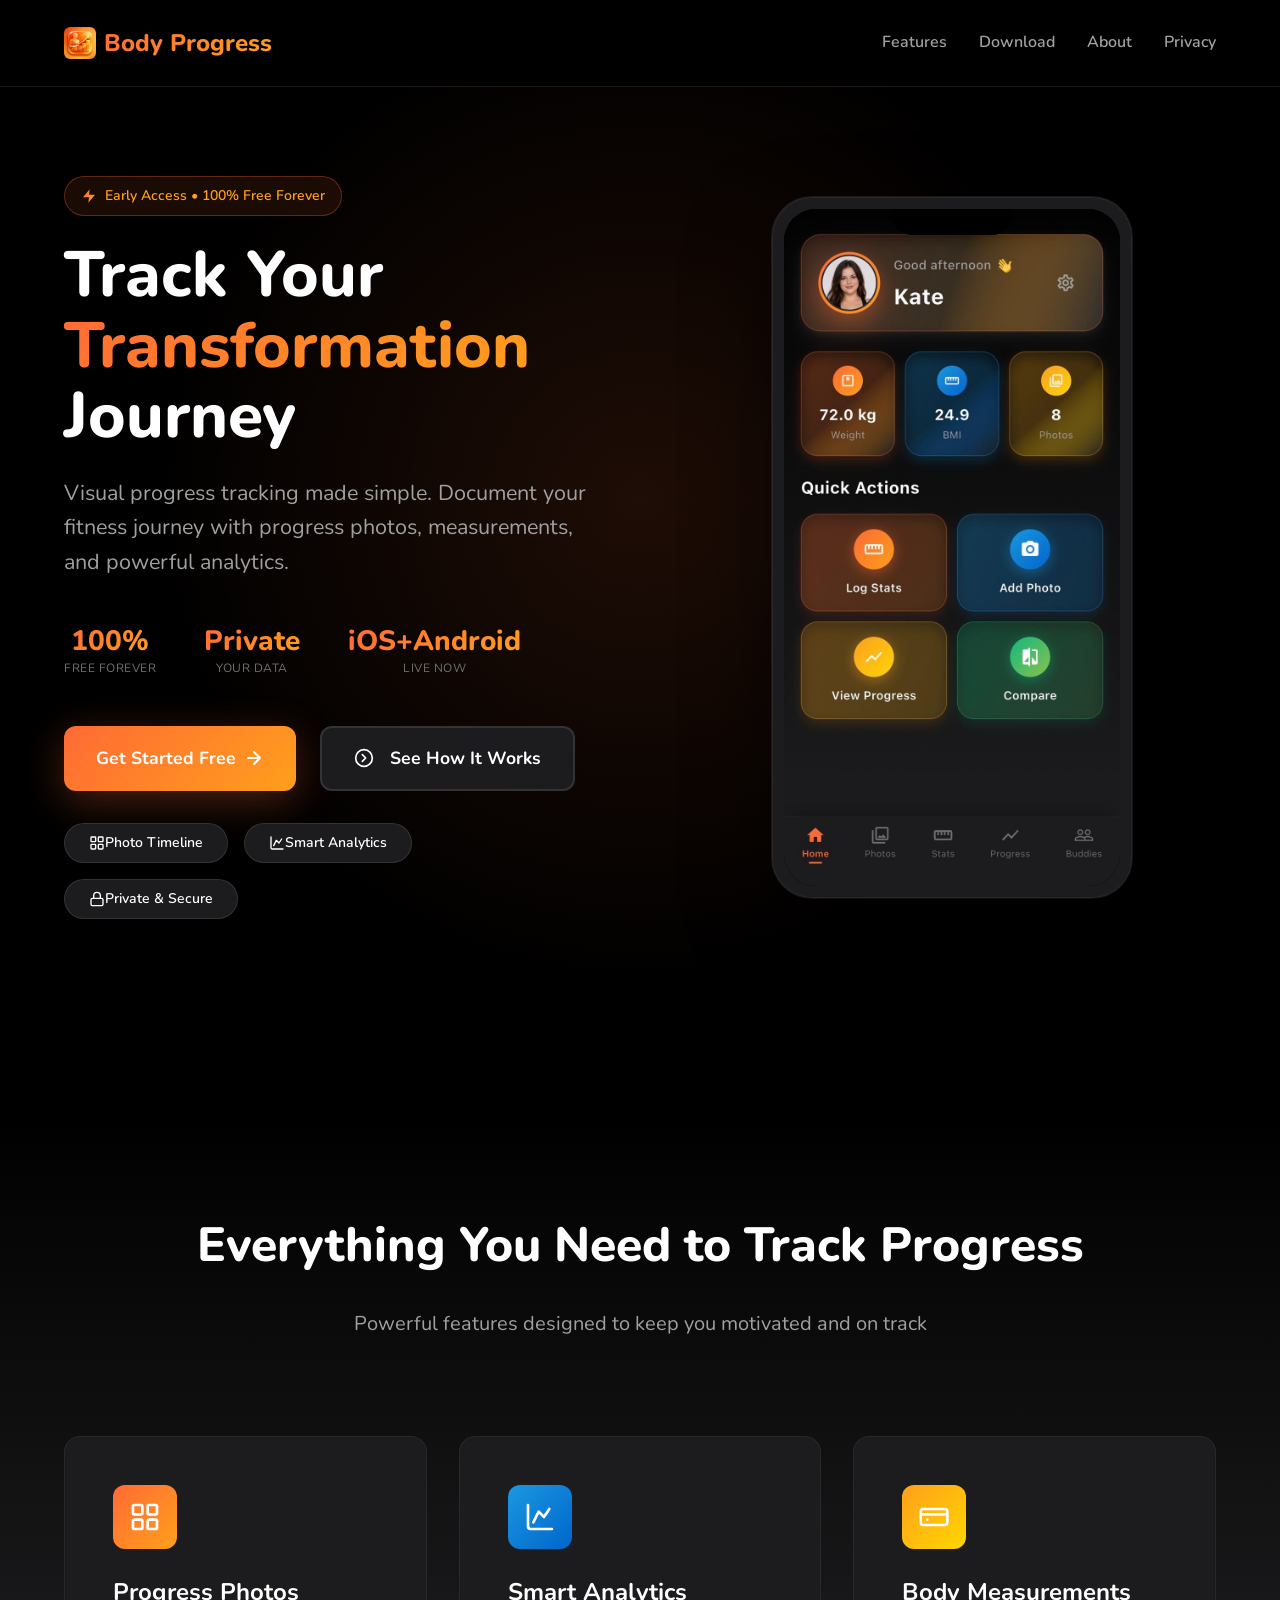
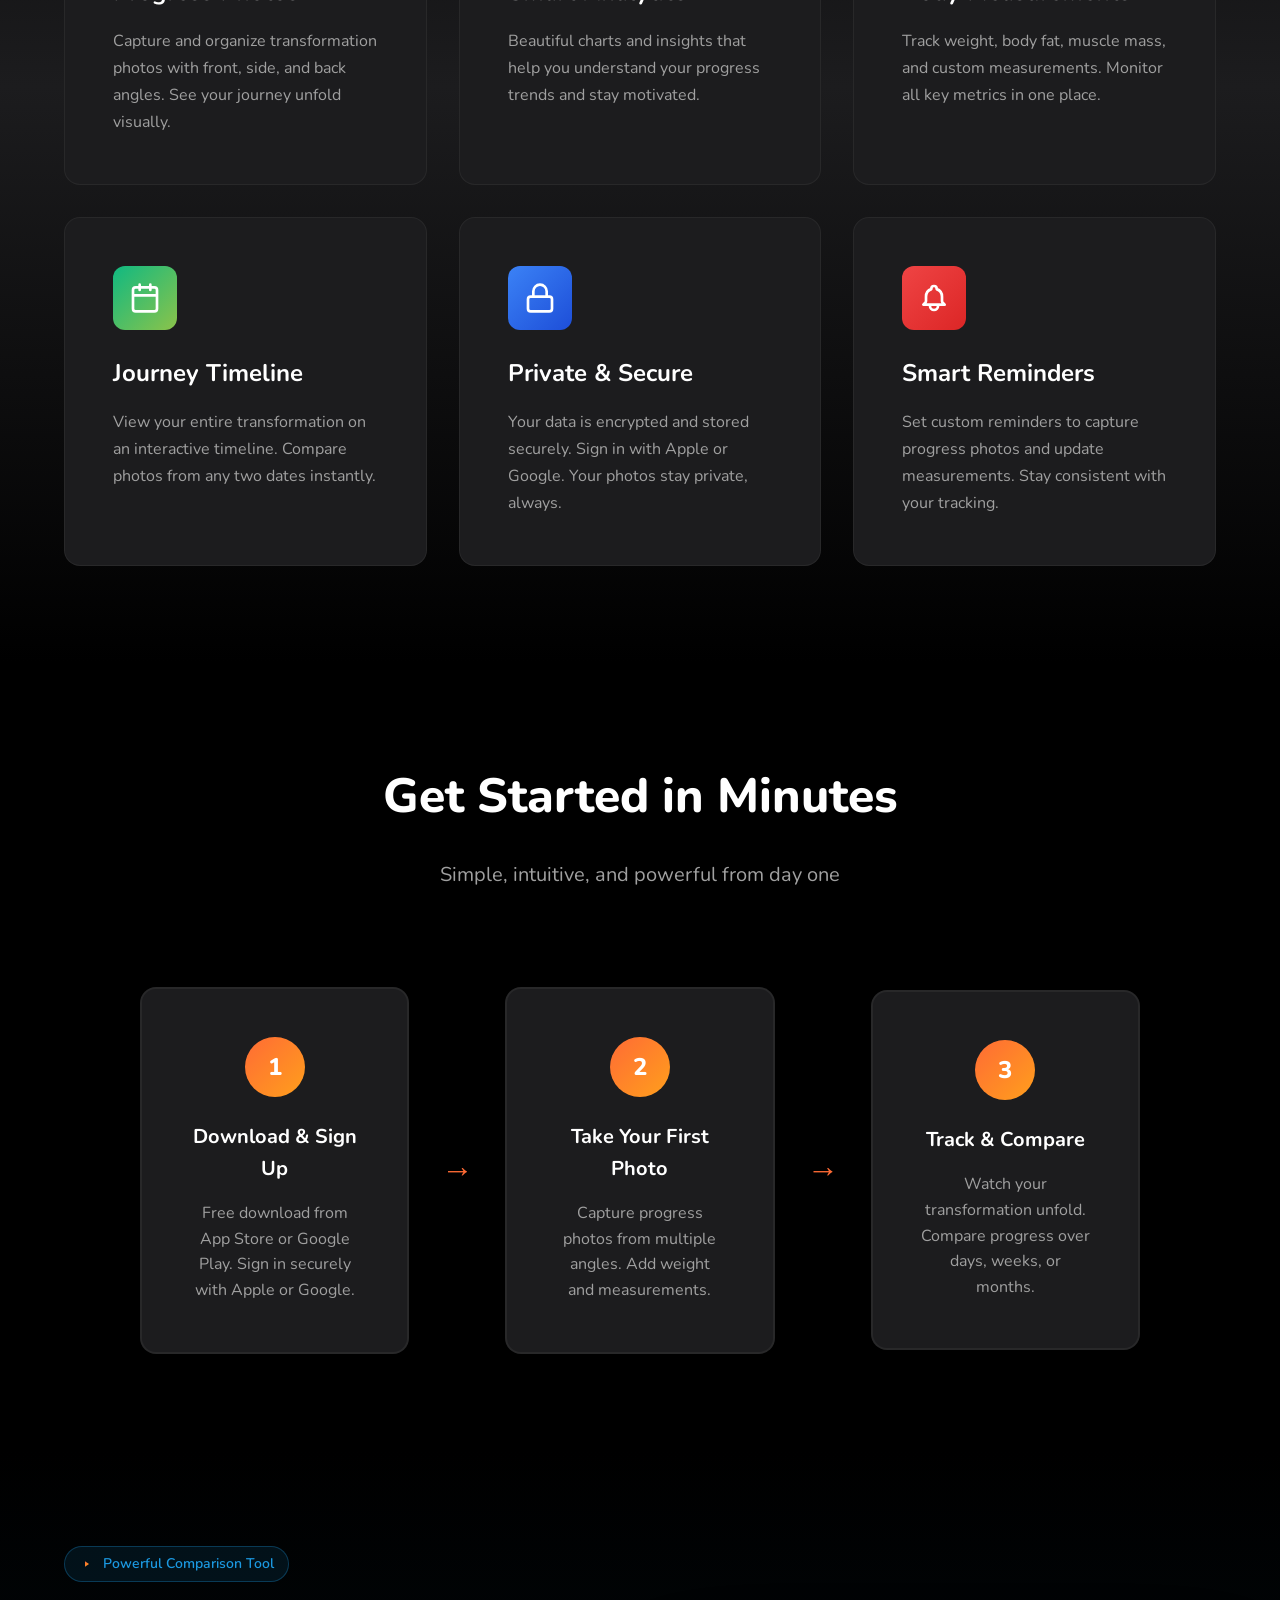
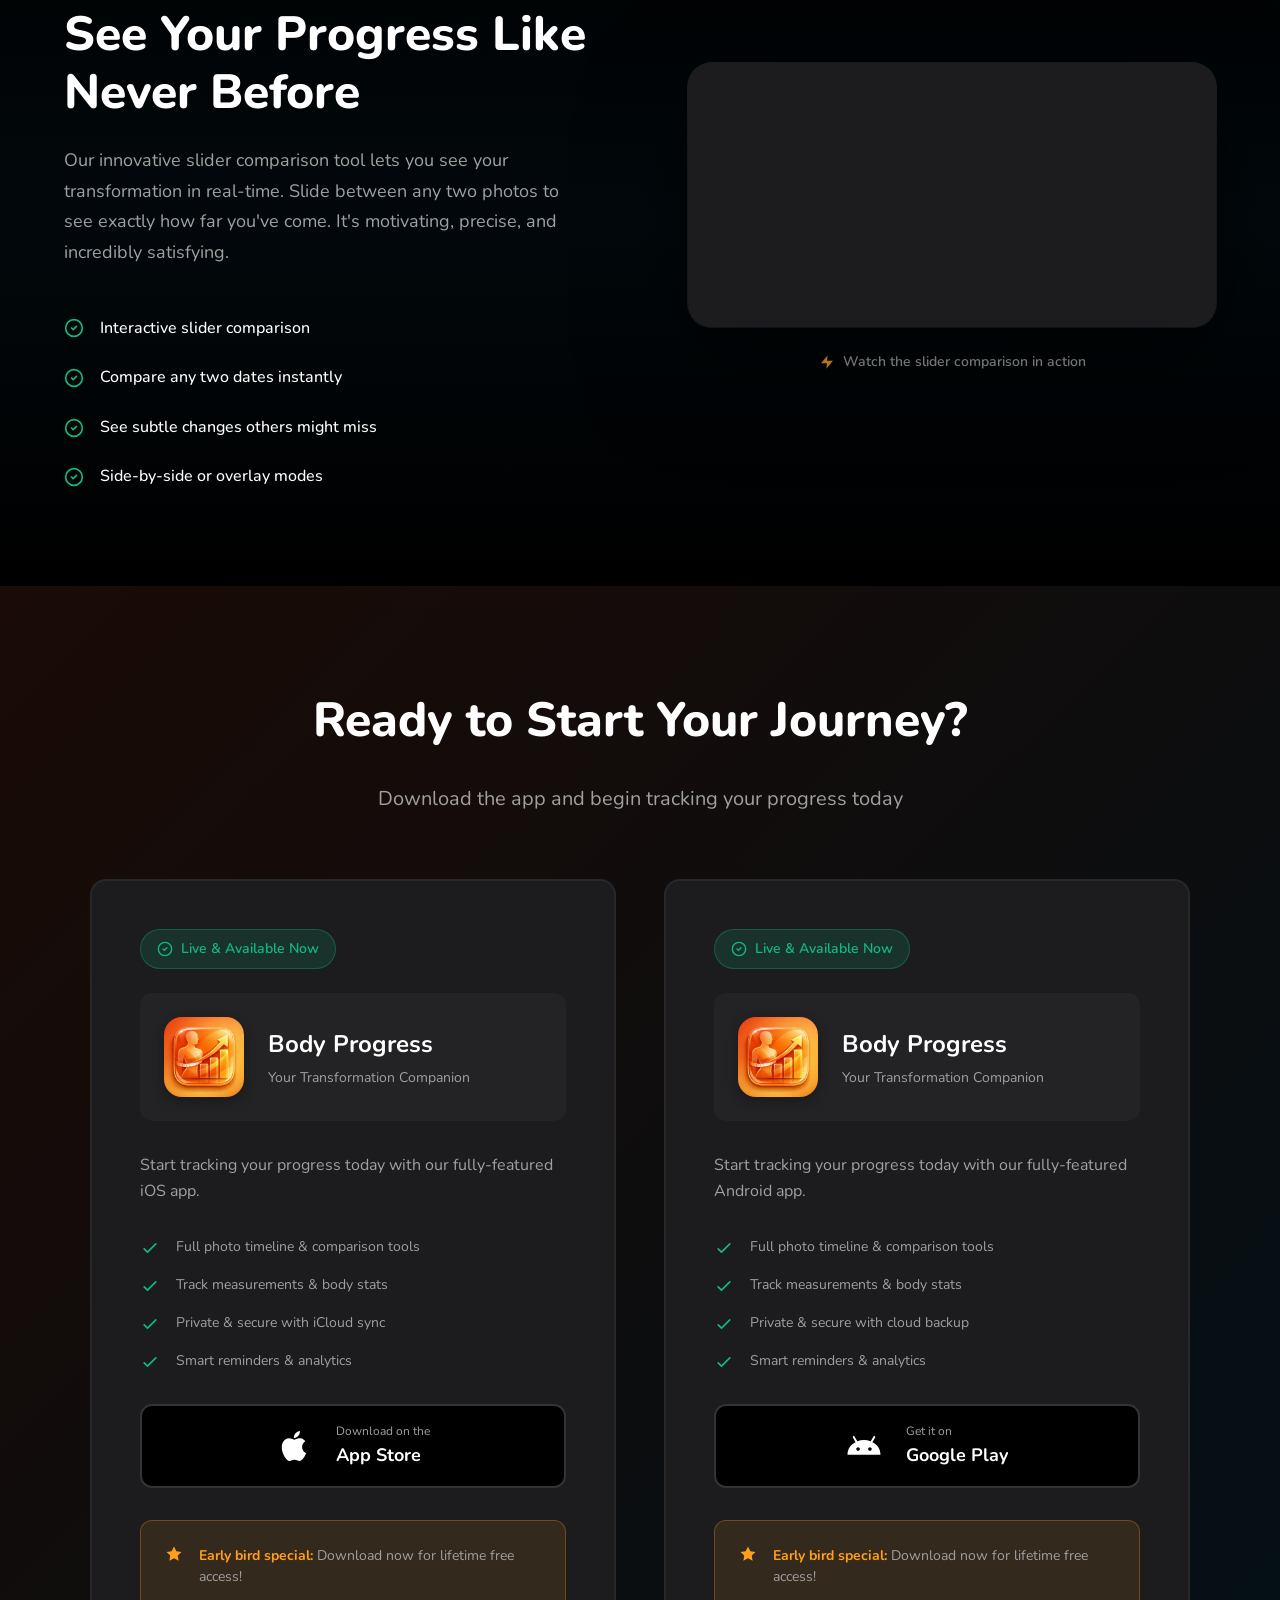
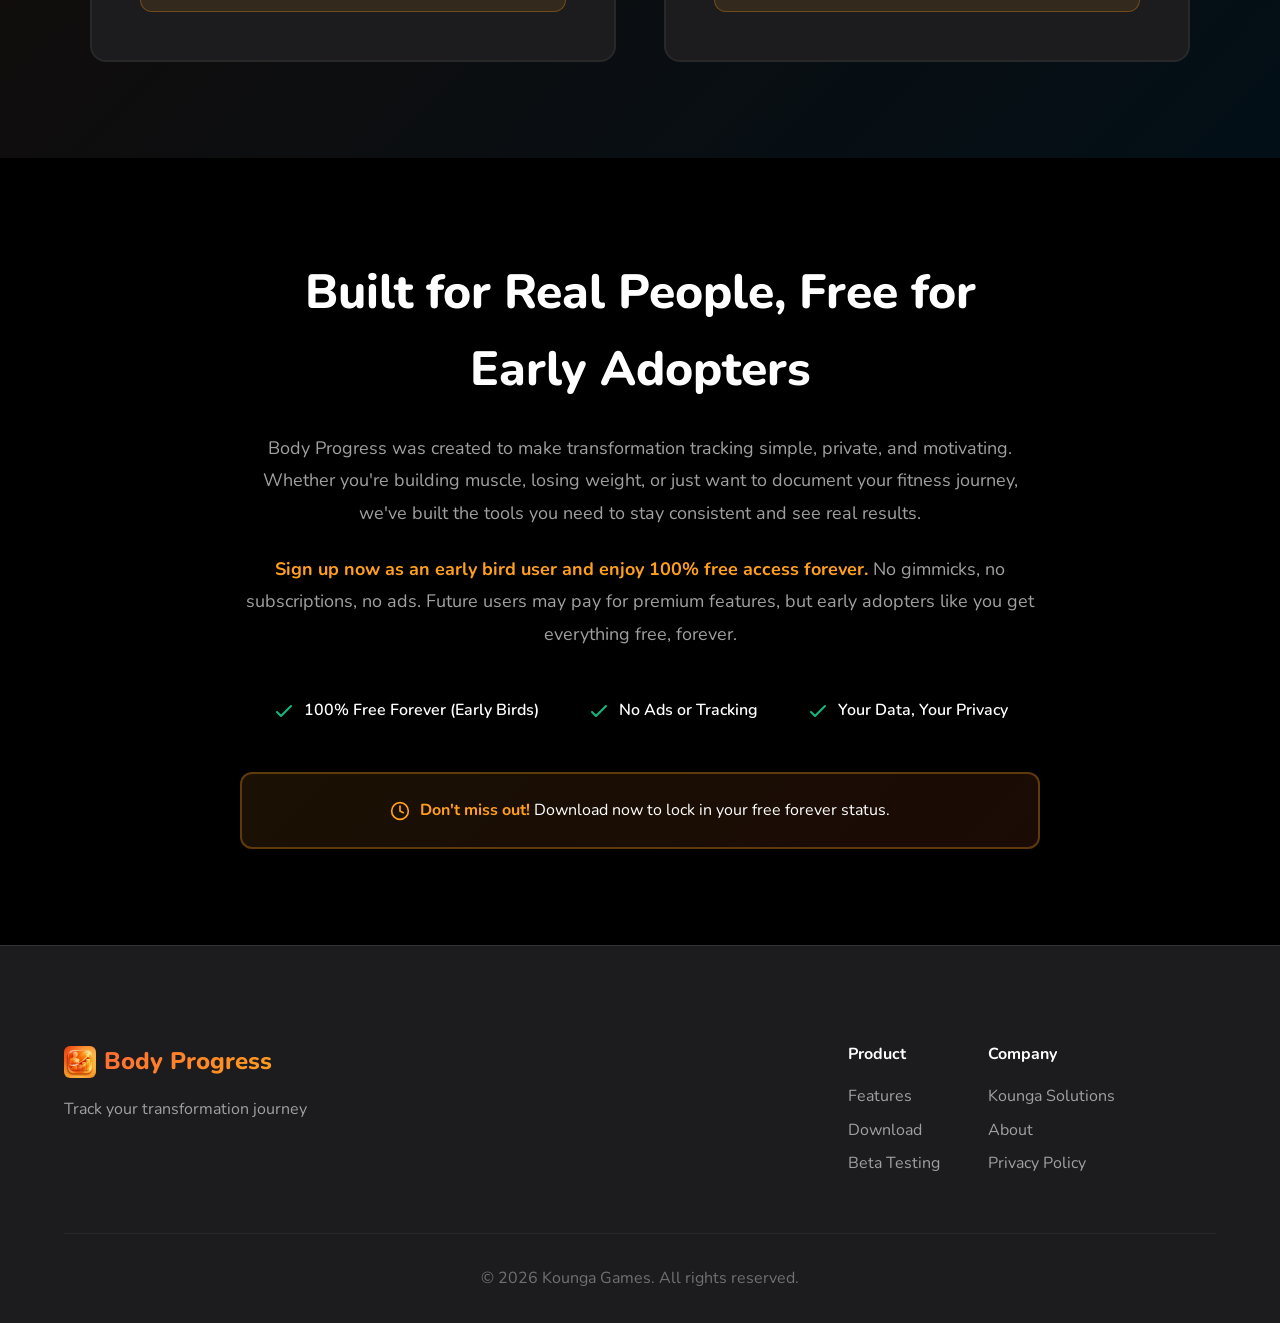
==== commit 2e91873d: "Update platform status and descriptions for Android app availability" ====
--- a/index.html
+++ b/index.html
@@ -103,7 +103,7 @@
                             <div class="stat-label">Your Data</div>
                         </div>
                         <div class="hero-stat">
-                            <div class="stat-number">iOS</div>
+                            <div class="stat-number">iOS+Android</div>
                             <div class="stat-label">Live Now</div>
                         </div>
                     </div>
@@ -468,66 +468,79 @@
                         </div>
                     </div>
 
-                    <!-- Android - Beta Testing -->
+                    <!-- Android - Live and Available -->
                     <div class="platform-card android-card">
-                        <div class="platform-status beta">
+                        <div class="platform-status live">
                             <svg width="16" height="16" viewBox="0 0 24 24" fill="none">
+                                <circle cx="12" cy="12" r="10" stroke="#10B981" stroke-width="2" />
+                                <path d="M9 12l2 2 4-4" stroke="#10B981" stroke-width="2" stroke-linecap="round"
+                                    stroke-linejoin="round" />
+                            </svg>
+                            <span>Live &amp; Available Now</span>
+                        </div>
+
+                        <div class="app-showcase">
+                            <img src="assets/images/app-icon.png" alt="Body Progress App Icon" class="app-icon-large">
+                            <div class="app-info">
+                                <h3>Body Progress</h3>
+                                <p class="app-tagline">Your Transformation Companion</p>
+                            </div>
+                        </div>
+
+                        <p class="platform-description">Start tracking your progress today with our fully-featured
+                            Android
+                            app.</p>
+
+                        <div class="ios-features">
+                            <div class="ios-feature">
+                                <svg width="20" height="20" viewBox="0 0 24 24" fill="none">
+                                    <path d="M5 13l4 4L19 7" stroke="#10B981" stroke-width="2" stroke-linecap="round"
+                                        stroke-linejoin="round" />
+                                </svg>
+                                <span>Full photo timeline & comparison tools</span>
+                            </div>
+                            <div class="ios-feature">
+                                <svg width="20" height="20" viewBox="0 0 24 24" fill="none">
+                                    <path d="M5 13l4 4L19 7" stroke="#10B981" stroke-width="2" stroke-linecap="round"
+                                        stroke-linejoin="round" />
+                                </svg>
+                                <span>Track measurements & body stats</span>
+                            </div>
+                            <div class="ios-feature">
+                                <svg width="20" height="20" viewBox="0 0 24 24" fill="none">
+                                    <path d="M5 13l4 4L19 7" stroke="#10B981" stroke-width="2" stroke-linecap="round"
+                                        stroke-linejoin="round" />
+                                </svg>
+                                <span>Private & secure with cloud backup</span>
+                            </div>
+                            <div class="ios-feature">
+                                <svg width="20" height="20" viewBox="0 0 24 24" fill="none">
+                                    <path d="M5 13l4 4L19 7" stroke="#10B981" stroke-width="2" stroke-linecap="round"
+                                        stroke-linejoin="round" />
+                                </svg>
+                                <span>Smart reminders & analytics</span>
+                            </div>
+                        </div>
+
+                        <a href="https://play.google.com/store/apps/details?id=com.koungagames.body_progress"
+                            target="_blank" class="download-btn google">
+                            <svg class="download-icon" viewBox="0 0 24 24" fill="currentColor">
                                 <path
-                                    d="M9 2v3M15 2v3M9 16h6M7 21h10a2 2 0 002-2V7a2 2 0 00-2-2H7a2 2 0 00-2 2v12a2 2 0 002 2z"
-                                    stroke="#1B98E0" stroke-width="2" stroke-linecap="round" />
-                                <circle cx="9" cy="11" r="1" fill="#1B98E0" />
-                                <circle cx="15" cy="11" r="1" fill="#1B98E0" />
-                            </svg>
-                            <span>Beta Testing</span>
-                        </div>
-                        <h3>Android App</h3>
-                        <p class="platform-description">Help us test and improve the Android version. Follow these steps
-                            to join:</p>
-
-                        <div class="beta-steps-list">
-                            <div class="beta-step">
-                                <div class="beta-step-number">1</div>
-                                <div class="beta-step-content">
-                                    <h4>Join the Testers Group</h4>
-                                    <p>You must join the Google Group first to get access</p>
-                                    <a href="https://groups.google.com/g/kounga-testers" target="_blank"
-                                        class="beta-link">
-                                        Join Kounga Testers Group →
-                                    </a>
-                                </div>
-                            </div>
-
-                            <div class="beta-step">
-                                <div class="beta-step-number">2</div>
-                                <div class="beta-step-content">
-                                    <h4>Opt-in as Beta Tester</h4>
-                                    <p>Register yourself as a tester for the app</p>
-                                    <a href="https://play.google.com/apps/testing/com.koungagames.body_progress"
-                                        target="_blank" class="beta-link">
-                                        Become a Tester →
-                                    </a>
-                                </div>
-                            </div>
-
-                            <div class="beta-step">
-                                <div class="beta-step-number">3</div>
-                                <div class="beta-step-content">
-                                    <h4>Download from Play Store</h4>
-                                    <p>Install the beta version on your Android device</p>
-                                    <a href="https://play.google.com/store/apps/details?id=com.koungagames.body_progress"
-                                        target="_blank" class="beta-link">
-                                        Get on Google Play →
-                                    </a>
-                                </div>
-                            </div>
-                        </div>
-
-                        <div class="beta-note">
+                                    d="M17.6 9.48l1.84-3.18c.16-.31.04-.69-.26-.85-.29-.15-.65-.06-.83.22l-1.88 3.24c-2.86-1.21-6.08-1.21-8.94 0L5.65 5.67c-.19-.28-.54-.37-.83-.22-.3.16-.42.54-.26.85l1.84 3.18C2.92 11.03 1 14.22 1 17.8h22c0-3.58-1.92-6.77-5.4-8.32zM8.06 15.2c-.66 0-1.2-.54-1.2-1.2s.54-1.2 1.2-1.2 1.2.54 1.2 1.2-.54 1.2-1.2 1.2zm7.88 0c-.66 0-1.2-.54-1.2-1.2s.54-1.2 1.2-1.2 1.2.54 1.2 1.2-.54 1.2-1.2 1.2z" />
+                            </svg>
+                            <div class="download-text">
+                                <div class="download-label">Get it on</div>
+                                <div class="download-store">Google Play</div>
+                            </div>
+                        </a>
+
+                        <div class="ios-note">
                             <svg width="18" height="18" viewBox="0 0 24 24" fill="none" style="flex-shrink: 0;">
-                                <circle cx="12" cy="12" r="10" stroke="#F59E0B" stroke-width="2" />
-                                <path d="M12 7v6m0 4h.01" stroke="#F59E0B" stroke-width="2" stroke-linecap="round" />
-                            </svg>
-                            <p>All 3 steps are required. You'll receive updates as we improve the app!</p>
+                                <path
+                                    d="M12 2l3.09 6.26L22 9.27l-5 4.87 1.18 6.88L12 17.77l-6.18 3.25L7 14.14 2 9.27l6.91-1.01L12 2z"
+                                    fill="#FF9F1C" />
+                            </svg>
+                            <p><strong>Early bird special:</strong> Download now for lifetime free access!</p>
                         </div>
                     </div>
                 </div>
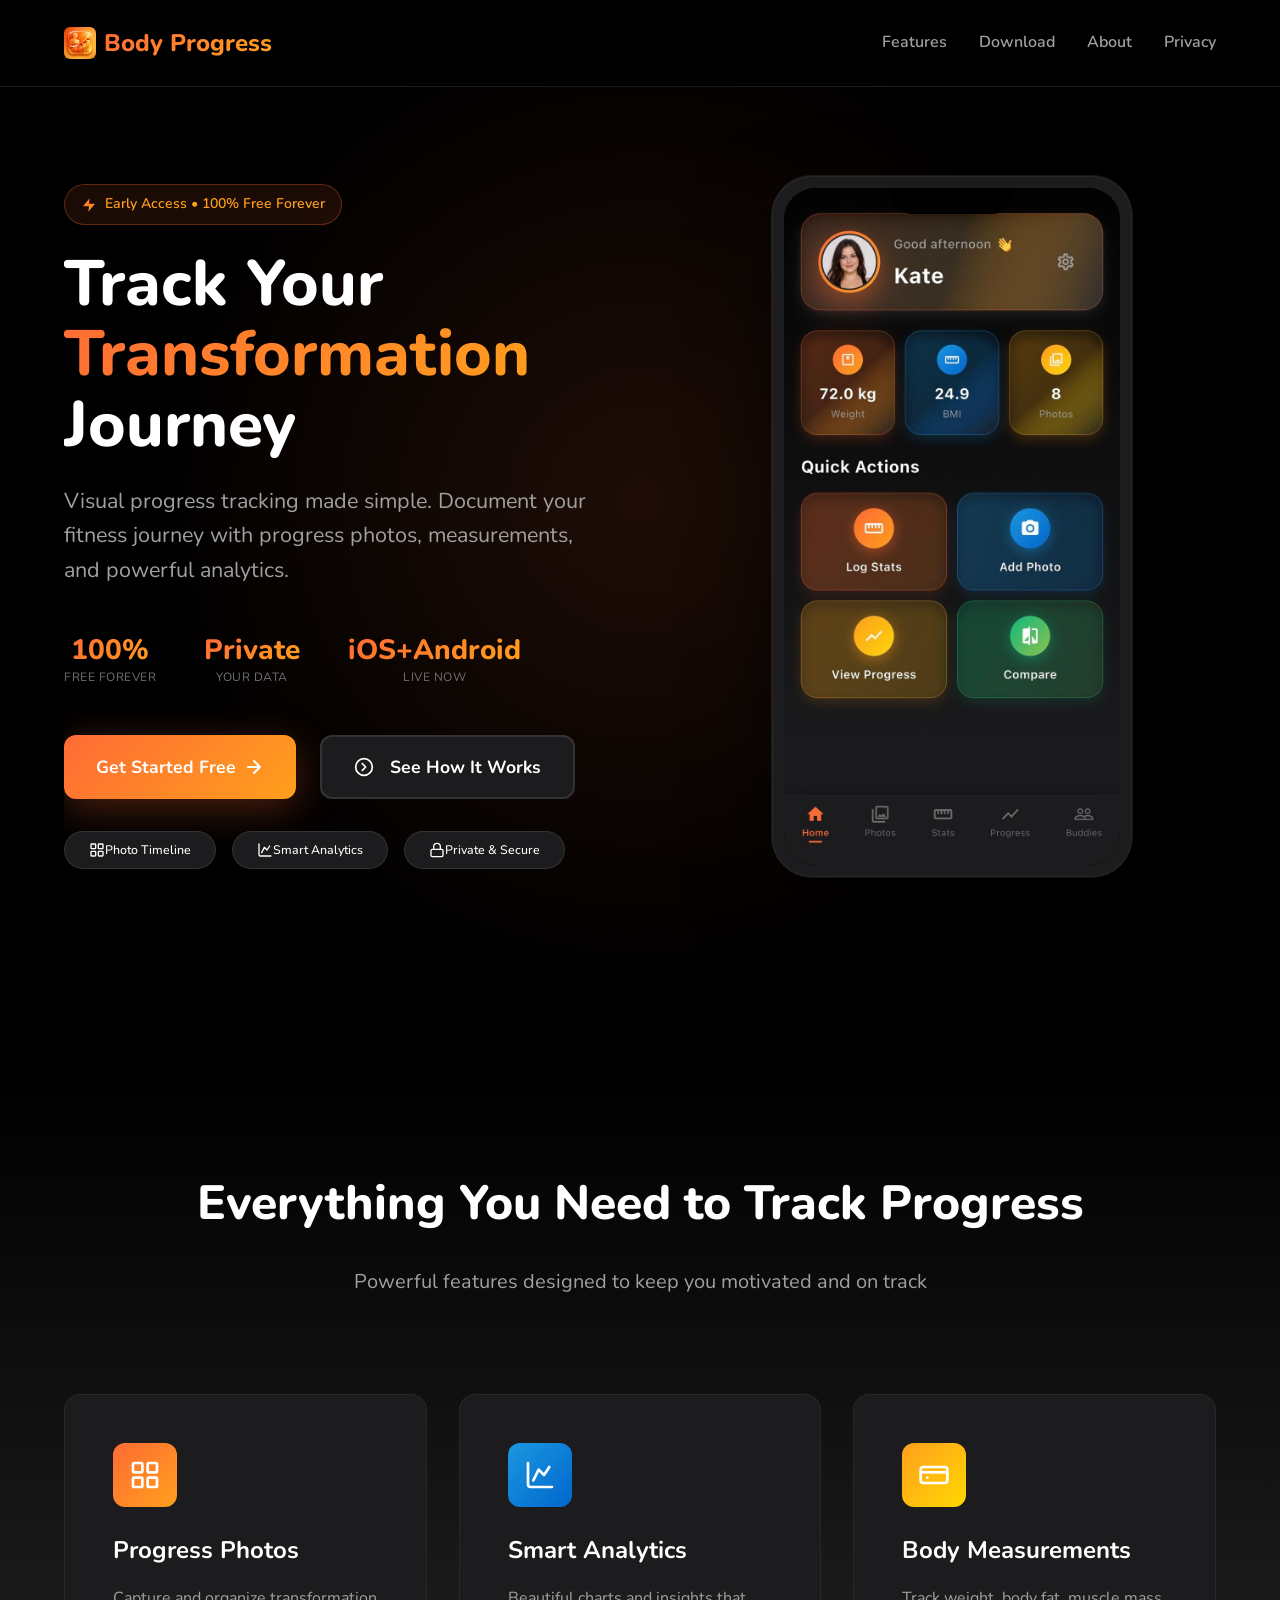
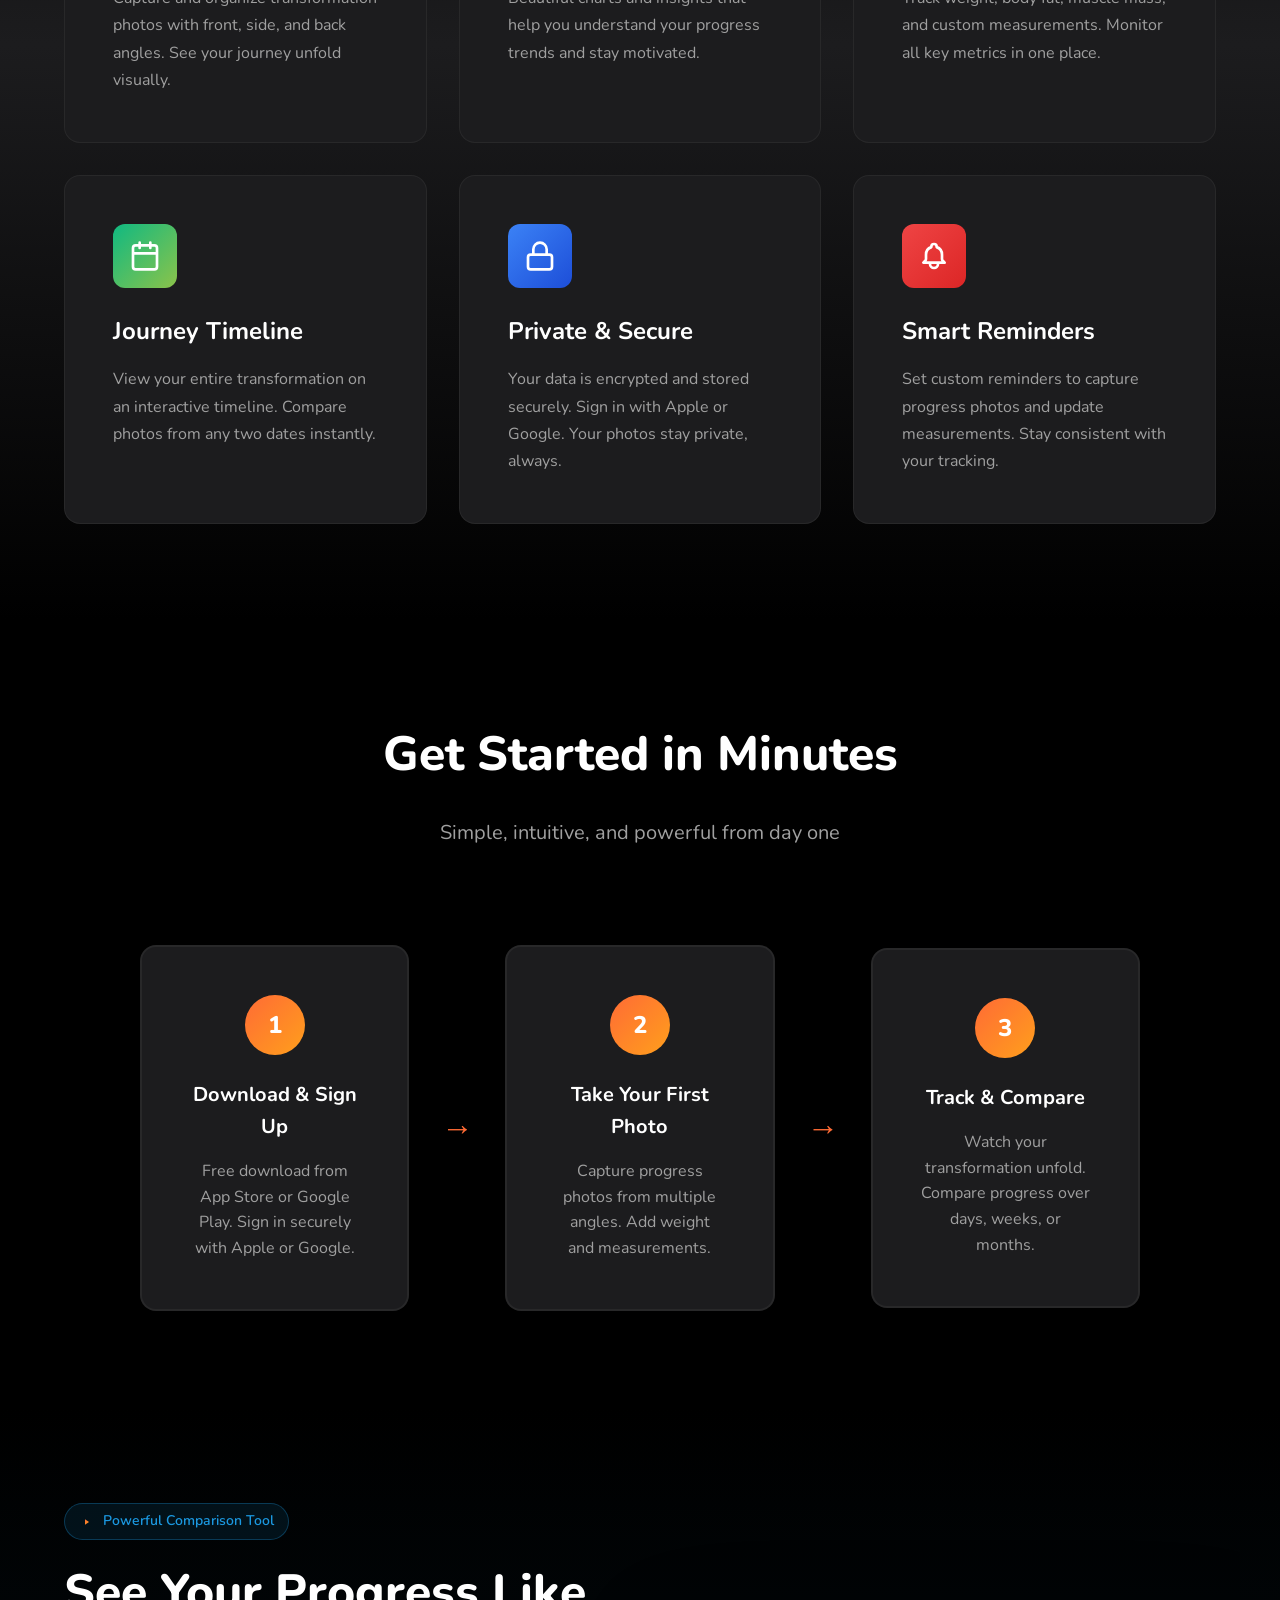
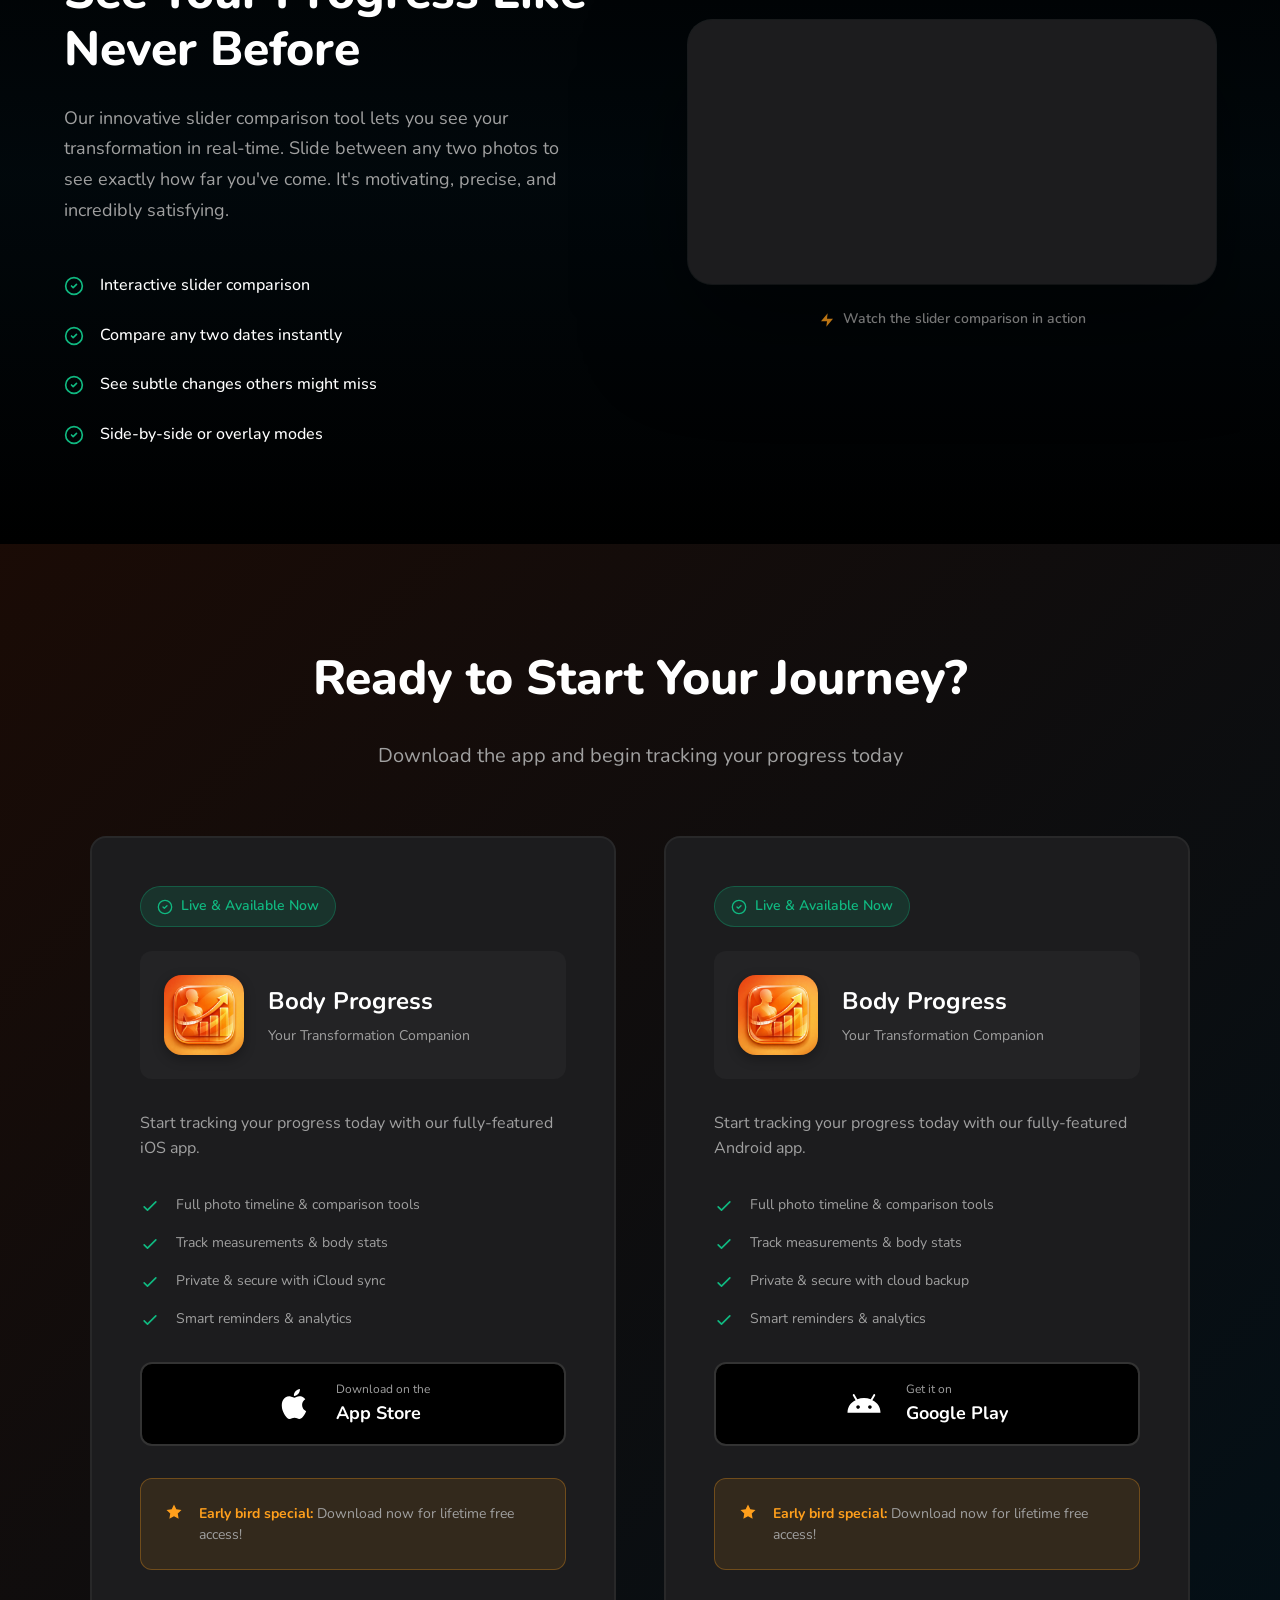
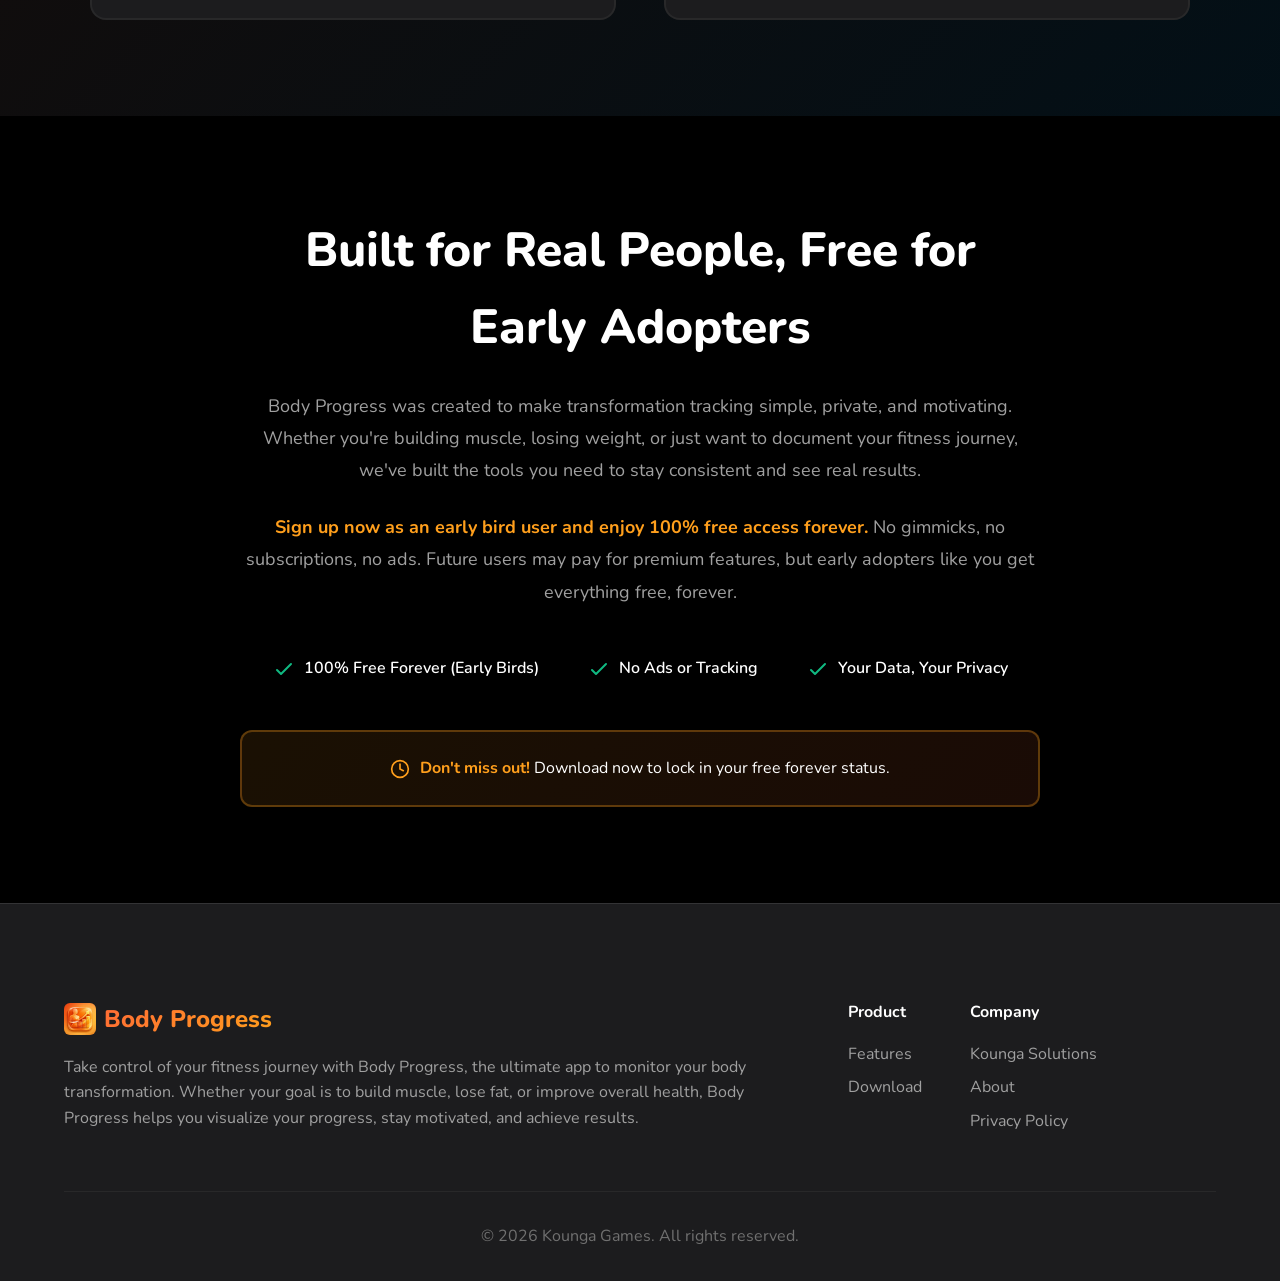
==== commit edbbd208: "Update fitness journey description and adjust button styles for improved readability" ====
--- a/index.html
+++ b/index.html
@@ -613,14 +613,15 @@
                         </span>
                         <span class="logo-text">Body Progress</span>
                     </div>
-                    <p>Track your transformation journey</p>
+                    <p>Take control of your fitness journey with Body Progress, the ultimate app to monitor your body
+                        transformation. Whether your goal is to build muscle, lose fat, or improve overall health, Body
+                        Progress helps you visualize your progress, stay motivated, and achieve results.</p>
                 </div>
                 <div class="footer-links">
                     <div class="footer-column">
                         <h4>Product</h4>
                         <a href="#features">Features</a>
                         <a href="#download">Download</a>
-                        <a href="https://groups.google.com/g/kounga-testers" target="_blank">Beta Testing</a>
                     </div>
                     <div class="footer-column">
                         <h4>Company</h4>
--- a/assets/css/styles.css
+++ b/assets/css/styles.css
@@ -5,6 +5,12 @@
     margin: 0;
     padding: 0;
     box-sizing: border-box;
+}
+
+img {
+    max-width: 100%;
+    height: auto;
+    display: block;
 }
 
 :root {
@@ -65,12 +71,20 @@
     color: var(--text-primary);
     line-height: 1.6;
     overflow-x: hidden;
+    width: 100%;
+}
+
+html {
+    overflow-x: hidden;
+    width: 100%;
 }
 
 .container {
     max-width: 1200px;
     margin: 0 auto;
     padding: 0 var(--spacing-md);
+    width: 100%;
+    overflow-x: hidden;
 }
 
 /* ==========================================
@@ -173,6 +187,8 @@
     align-items: center;
     padding-top: 80px;
     overflow: hidden;
+    width: 100%;
+    max-width: 100vw;
 }
 
 .hero-gradient {
@@ -180,7 +196,7 @@
     top: 0;
     left: 50%;
     transform: translateX(-50%);
-    width: 1000px;
+    width: min(1000px, 100vw);
     height: 1000px;
     background: radial-gradient(circle, rgba(255, 107, 53, 0.12), transparent 70%);
     pointer-events: none;
@@ -209,10 +225,14 @@
     position: relative;
     z-index: 10;
     padding: var(--spacing-3xl) 0;
+    width: 100%;
+    max-width: 100%;
 }
 
 .hero-content {
     text-align: left;
+    max-width: 100%;
+    overflow-x: hidden;
 }
 
 .hero-tag {
@@ -307,8 +327,8 @@
     background: var(--bg-card);
     padding: var(--spacing-xs) var(--spacing-md);
     border-radius: 50px;
-    font-size: 0.875rem;
-    font-weight: 600;
+    font-size: 0.775rem;
+    font-weight: 500;
     border: 1px solid rgba(255, 255, 255, 0.1);
     display: inline-flex;
     align-items: center;
@@ -337,6 +357,7 @@
 
 .phone-frame {
     width: 360px;
+    max-width: 100%;
     background: #1C1C1E;
     border-radius: 40px;
     padding: 12px;
@@ -1151,6 +1172,7 @@
    RESPONSIVE DESIGN
    ========================================== */
 @media (max-width: 768px) {
+
     /* Mobile Menu */
     .hamburger {
         display: flex;
@@ -1168,7 +1190,7 @@
         gap: 2px;
         border-radius: 16px;
         border: 1px solid rgba(255, 107, 53, 0.3);
-        box-shadow: 
+        box-shadow:
             0 10px 40px rgba(0, 0, 0, 0.6),
             0 0 0 1px rgba(255, 107, 53, 0.1),
             0 0 20px rgba(255, 107, 53, 0.15);
@@ -1227,22 +1249,31 @@
         padding-bottom: var(--spacing-lg);
         display: flex;
         align-items: center;
+        width: 100%;
+        max-width: 100vw;
     }
 
     .hero-split {
         grid-template-columns: 1fr;
         gap: 0;
+        width: 100%;
+        max-width: 100%;
+        padding: var(--spacing-lg) 0;
     }
 
     .hero-content {
         text-align: center;
         padding: 0;
+        width: 100%;
+        max-width: 100%;
     }
 
     .hero-tag {
         font-size: 0.75rem;
         padding: 6px 12px;
         margin-bottom: var(--spacing-sm);
+        max-width: 100%;
+        word-wrap: break-word;
     }
 
     .hero-title {
@@ -1263,6 +1294,9 @@
         justify-content: center;
         gap: var(--spacing-md);
         margin-bottom: var(--spacing-md);
+        width: 100%;
+        max-width: 100%;
+        overflow-x: auto;
     }
 
     .hero-stat {
@@ -1282,12 +1316,16 @@
         flex-direction: column;
         gap: var(--spacing-sm);
         margin-bottom: var(--spacing-md);
+        width: 100%;
+        max-width: 100%;
     }
 
     .hero-badges {
         justify-content: center;
         gap: var(--spacing-xs);
         flex-wrap: wrap;
+        width: 100%;
+        max-width: 100%;
     }
 
     .badge {
@@ -1310,7 +1348,9 @@
 
     .btn {
         width: 100%;
+        max-width: 100%;
         justify-content: center;
+        box-sizing: border-box;
     }
 
     .features-grid {
@@ -1363,6 +1403,8 @@
 @media (max-width: 480px) {
     .container {
         padding: 0 var(--spacing-sm);
+        width: 100%;
+        max-width: 100vw;
     }
 
     .logo-text {
@@ -1378,12 +1420,36 @@
         padding: 5px 10px;
     }
 
-    .hero-title {\n        font-size: 1.5rem;\n    }\n\n    .hero-subtitle {\n        font-size: 0.85rem;\n    }\n\n    .hero-stats {
-        gap: var(--spacing-sm);\n        flex-wrap: wrap;\n    }\n\n    .stat-number {
+    .hero-title {
+        \n font-size: 1.5rem;
+        \n
+    }
+
+    \n\n .hero-subtitle {
+        \n font-size: 0.85rem;
+        \n
+    }
+
+    \n\n .hero-stats {
+        gap: var(--spacing-sm);
+        \n flex-wrap: wrap;
+        \n
+    }
+
+    \n\n .stat-number {
         font-size: 1.1rem;
     }
 
-    .stat-label {\n        font-size: 0.65rem;\n    }\n\n    .btn {\n        padding: var(--spacing-sm) var(--spacing-md);\n        font-size: 0.9rem;\n    }
+    .stat-label {
+        \n font-size: 0.65rem;
+        \n
+    }
+
+    \n\n .btn {
+        \n padding: var(--spacing-sm) var(--spacing-md);
+        \n font-size: 0.9rem;
+        \n
+    }
 
     .phone-frame {
         width: 200px;
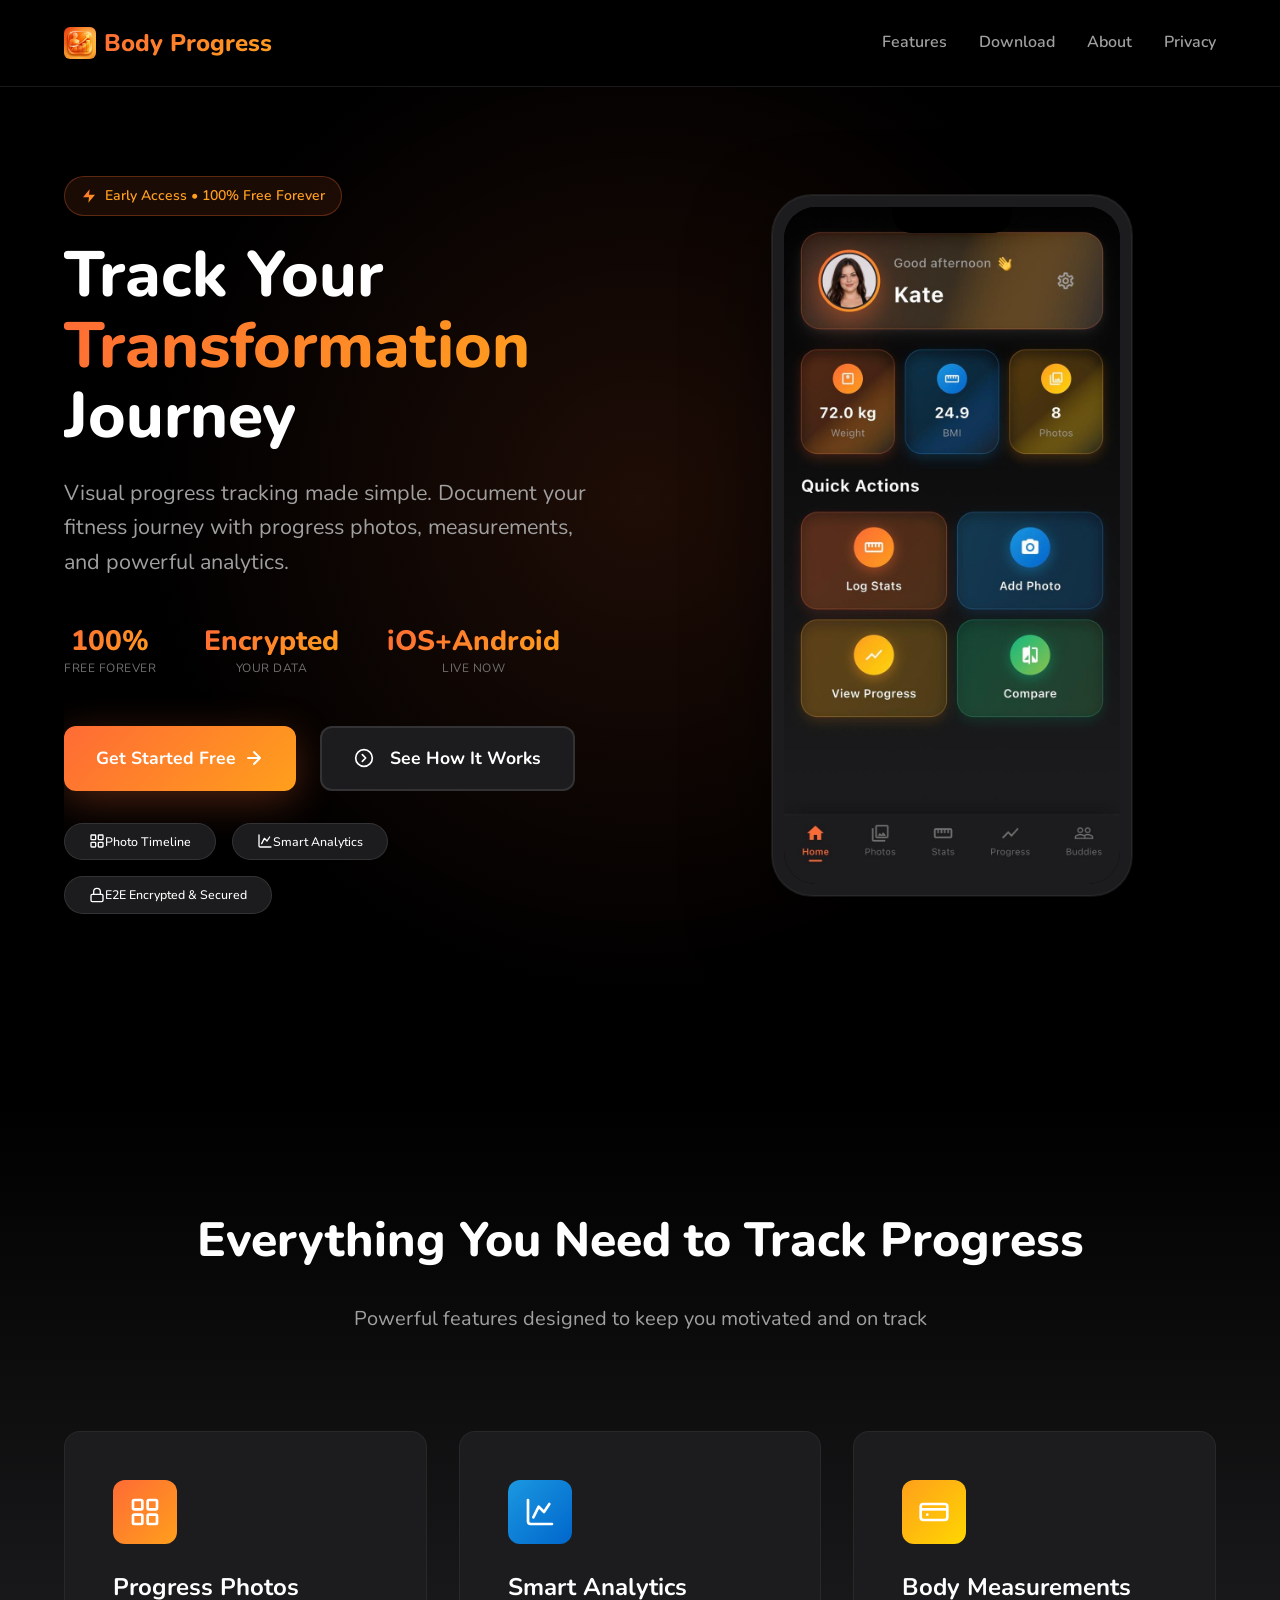
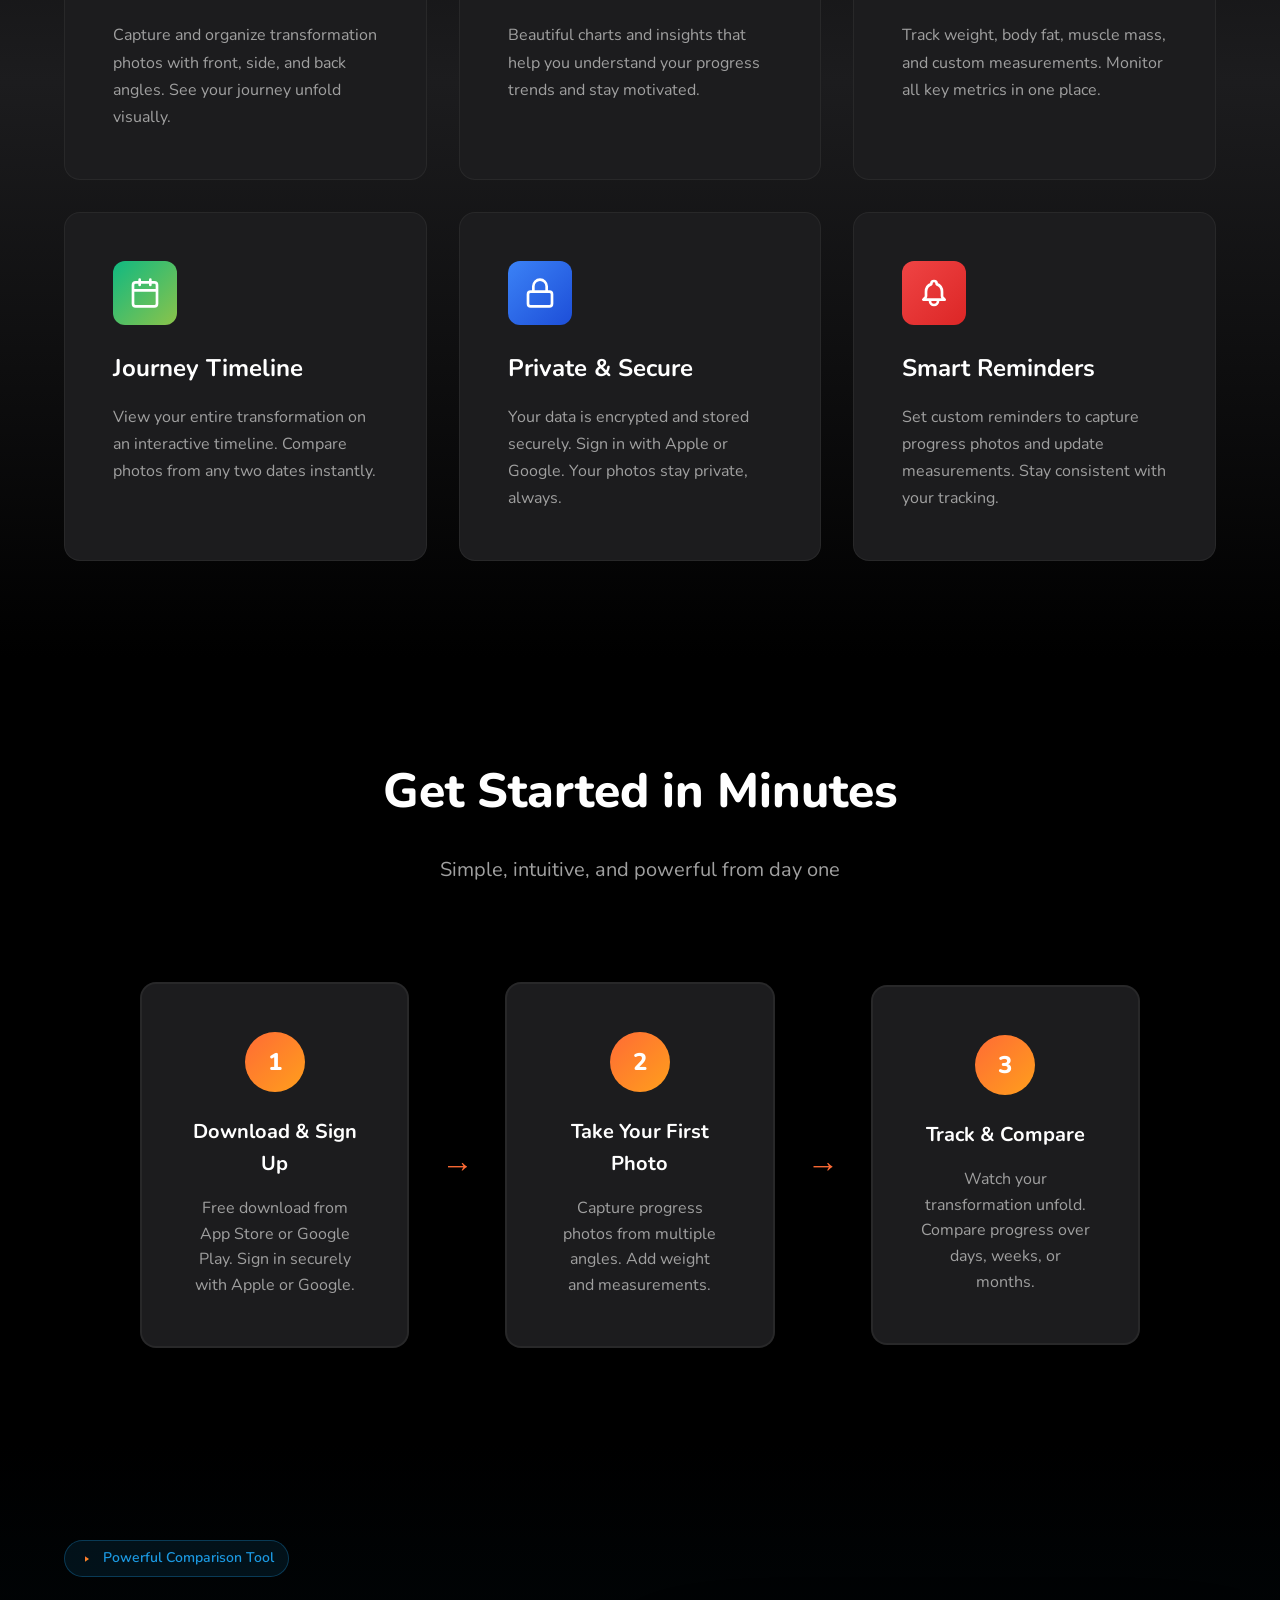
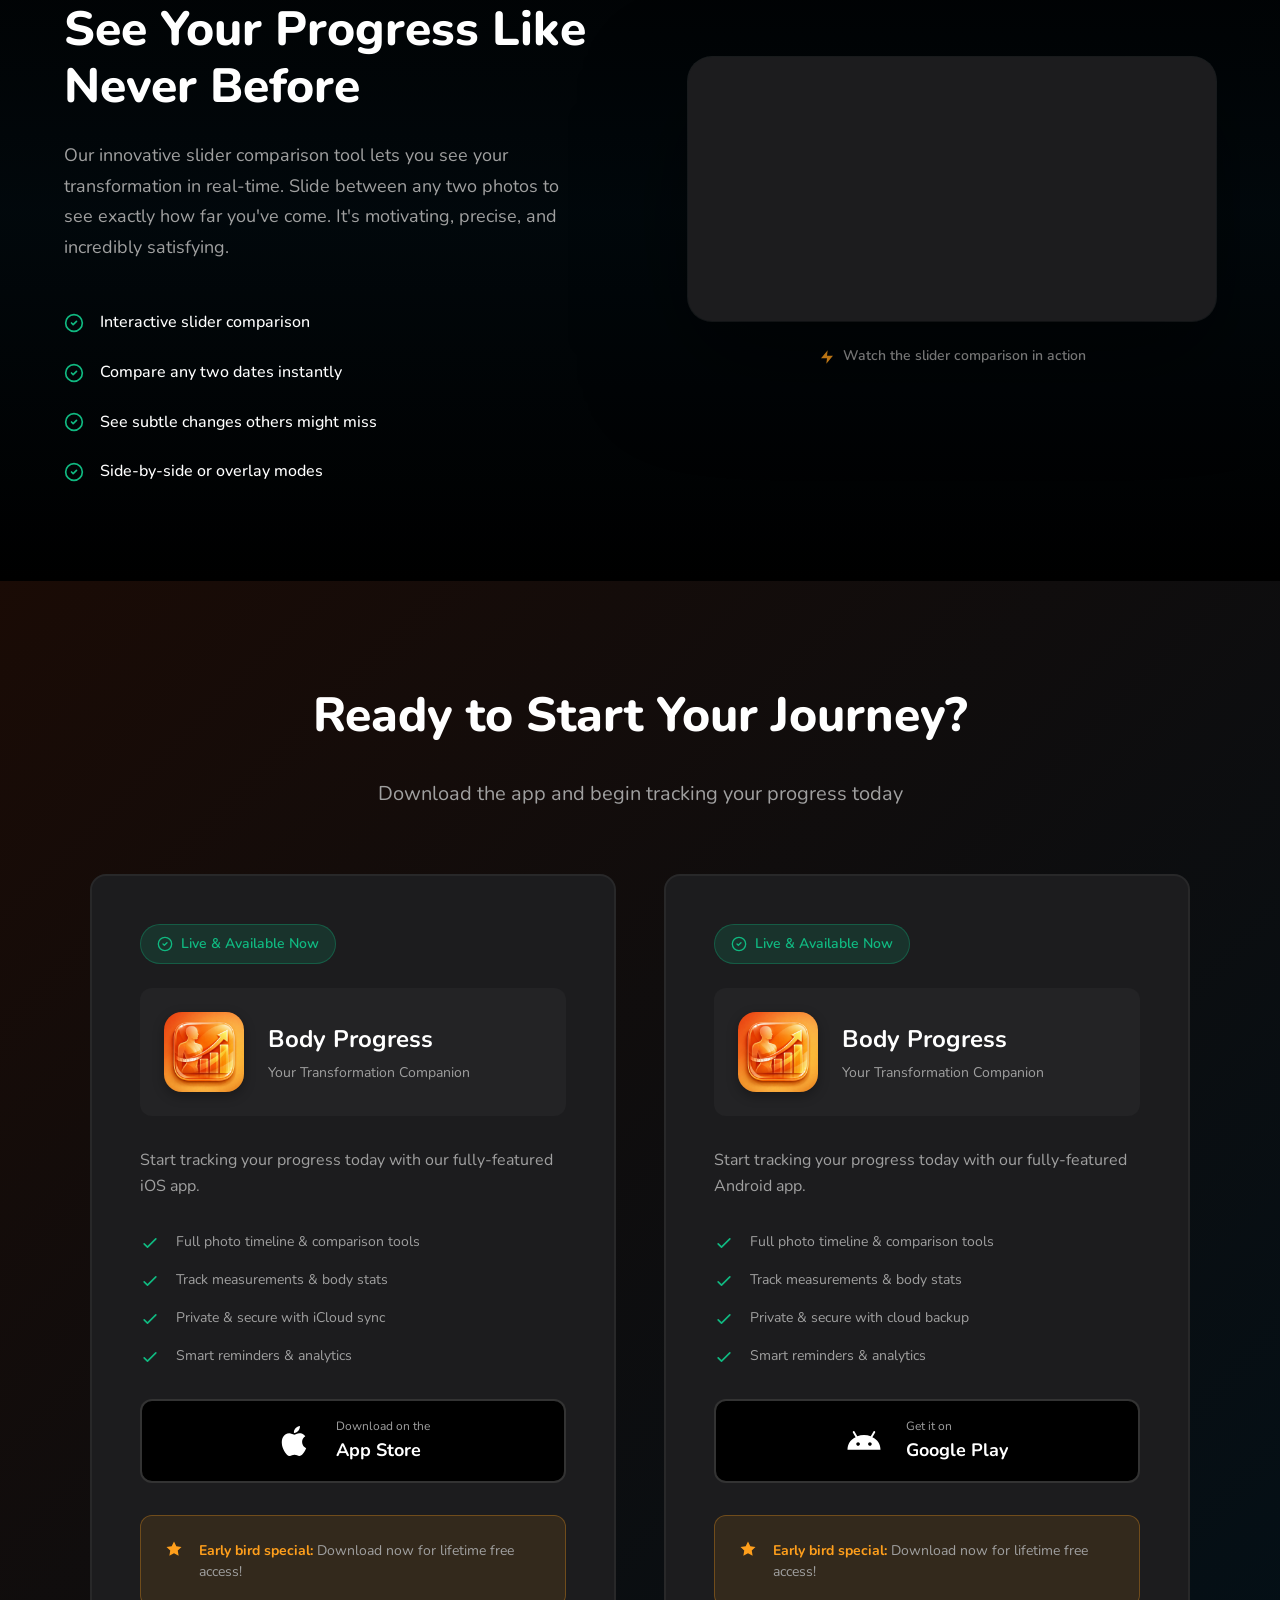
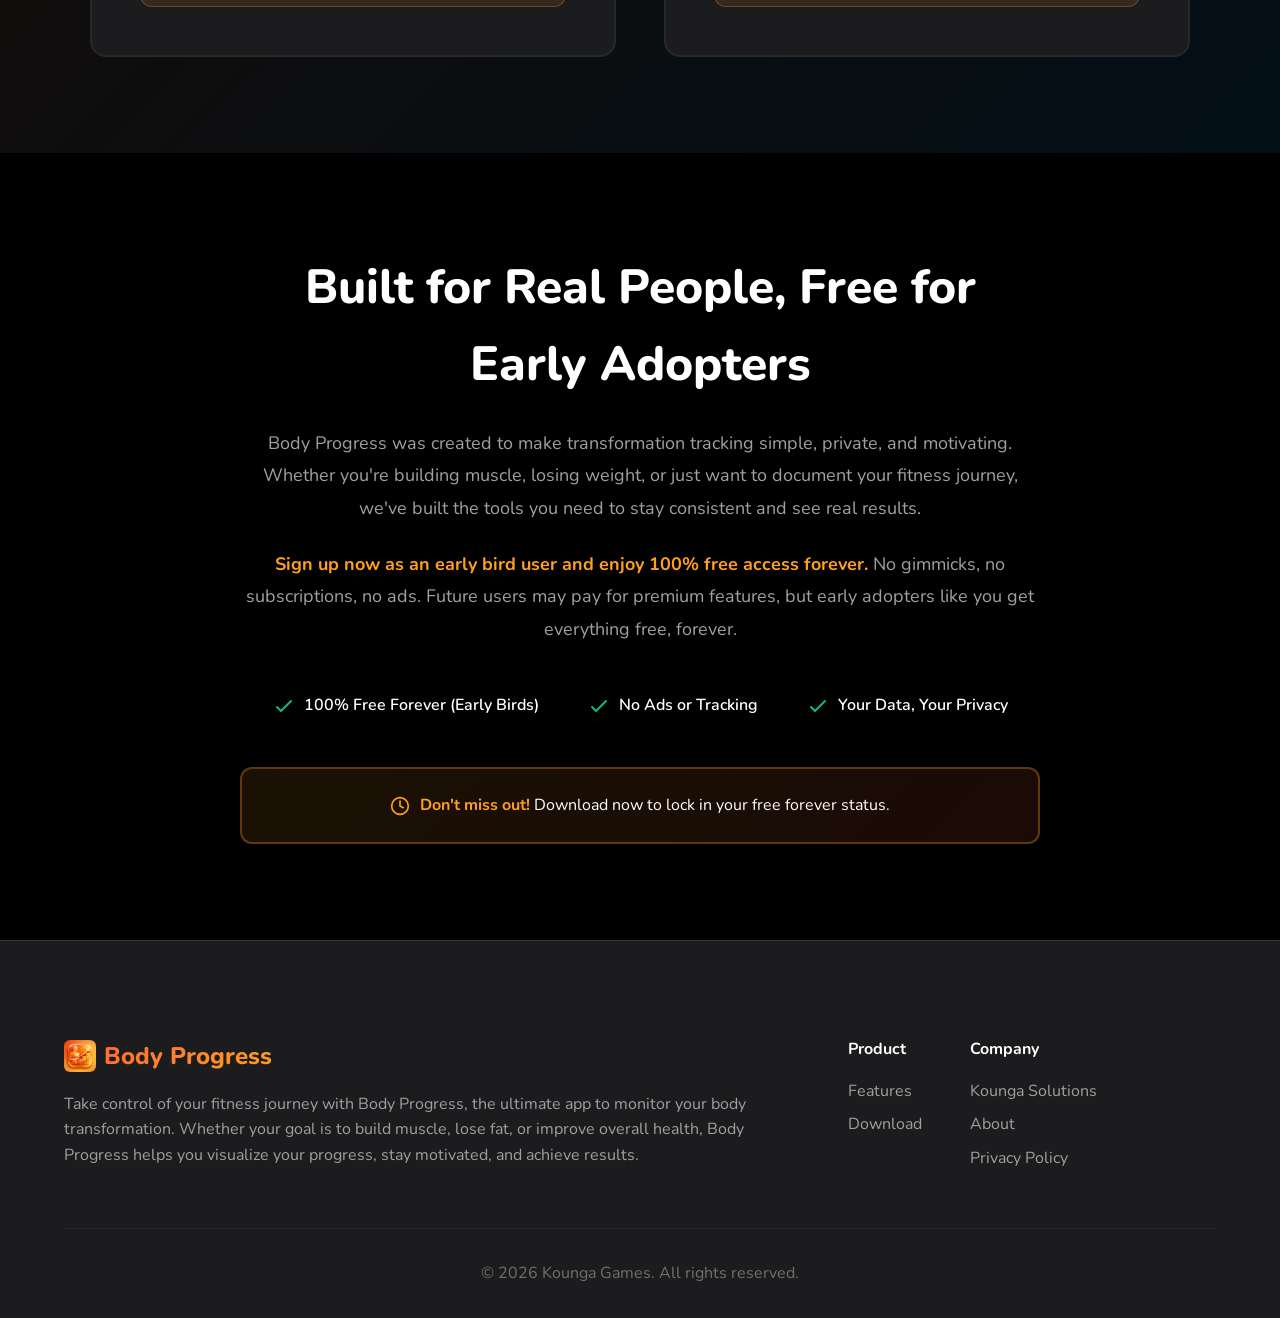
==== commit a8be8401: "Updated." ====
--- a/index.html
+++ b/index.html
@@ -99,7 +99,7 @@
                             <div class="stat-label">Free Forever</div>
                         </div>
                         <div class="hero-stat">
-                            <div class="stat-number">Private</div>
+                            <div class="stat-number">Encrypted</div>
                             <div class="stat-label">Your Data</div>
                         </div>
                         <div class="hero-stat">
@@ -153,7 +153,7 @@
                                 <path d="M7 11V7a5 5 0 0110 0v4" stroke="currentColor" stroke-width="2"
                                     stroke-linecap="round" />
                             </svg>
-                            Private & Secure
+                            E2E Encrypted & Secured
                         </span>
                     </div>
                 </div>
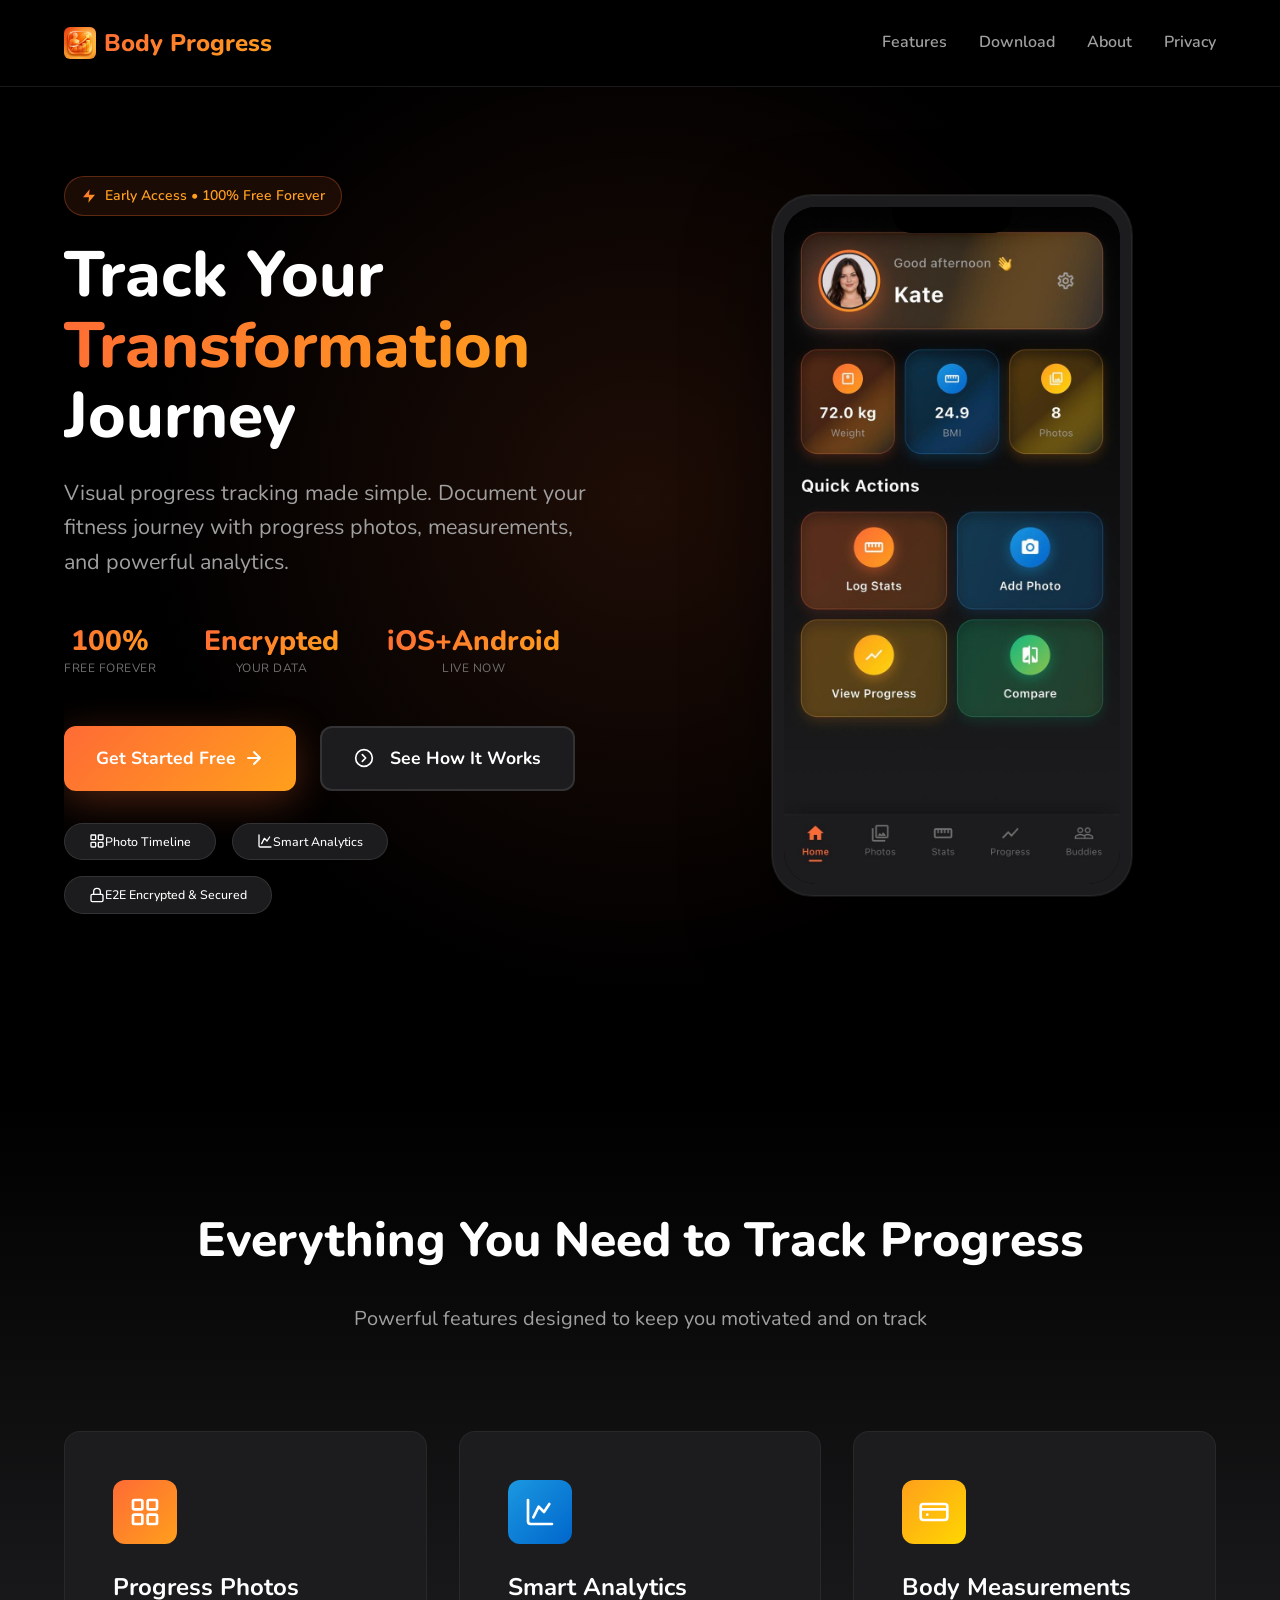
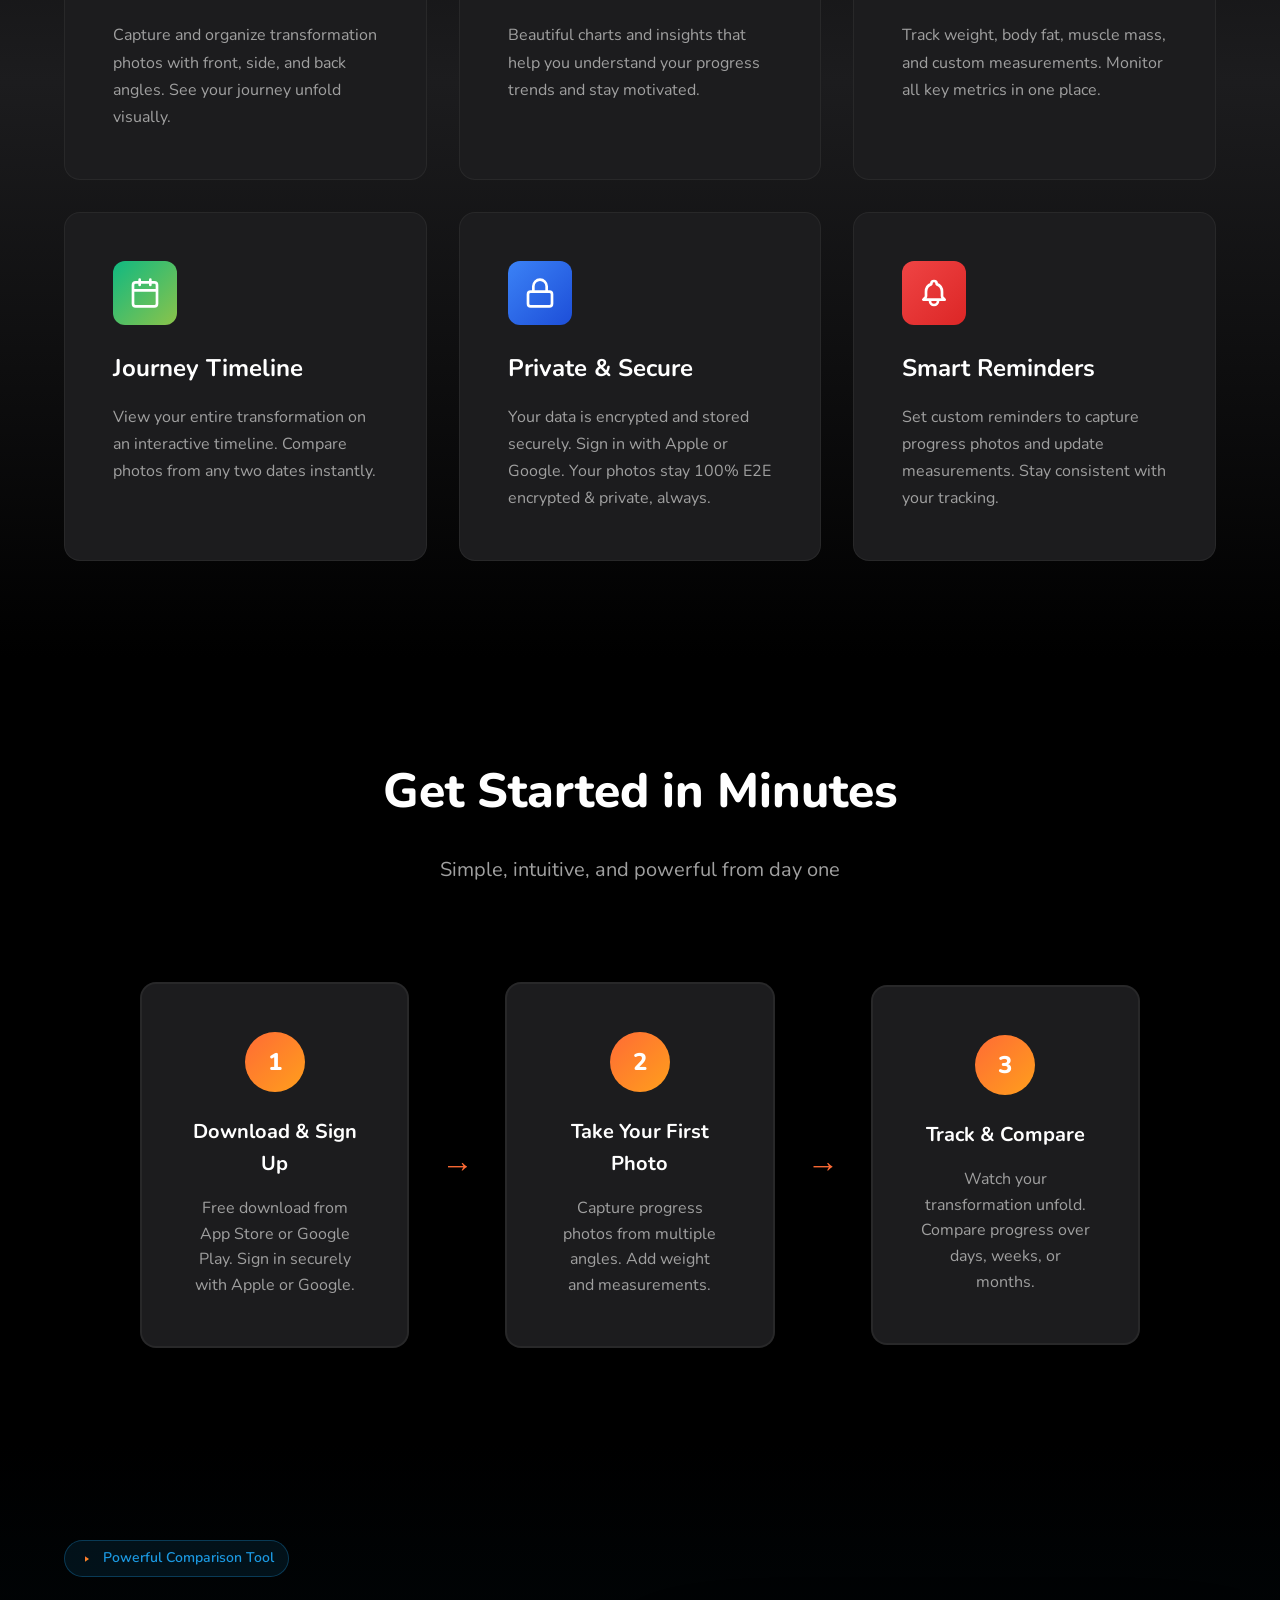
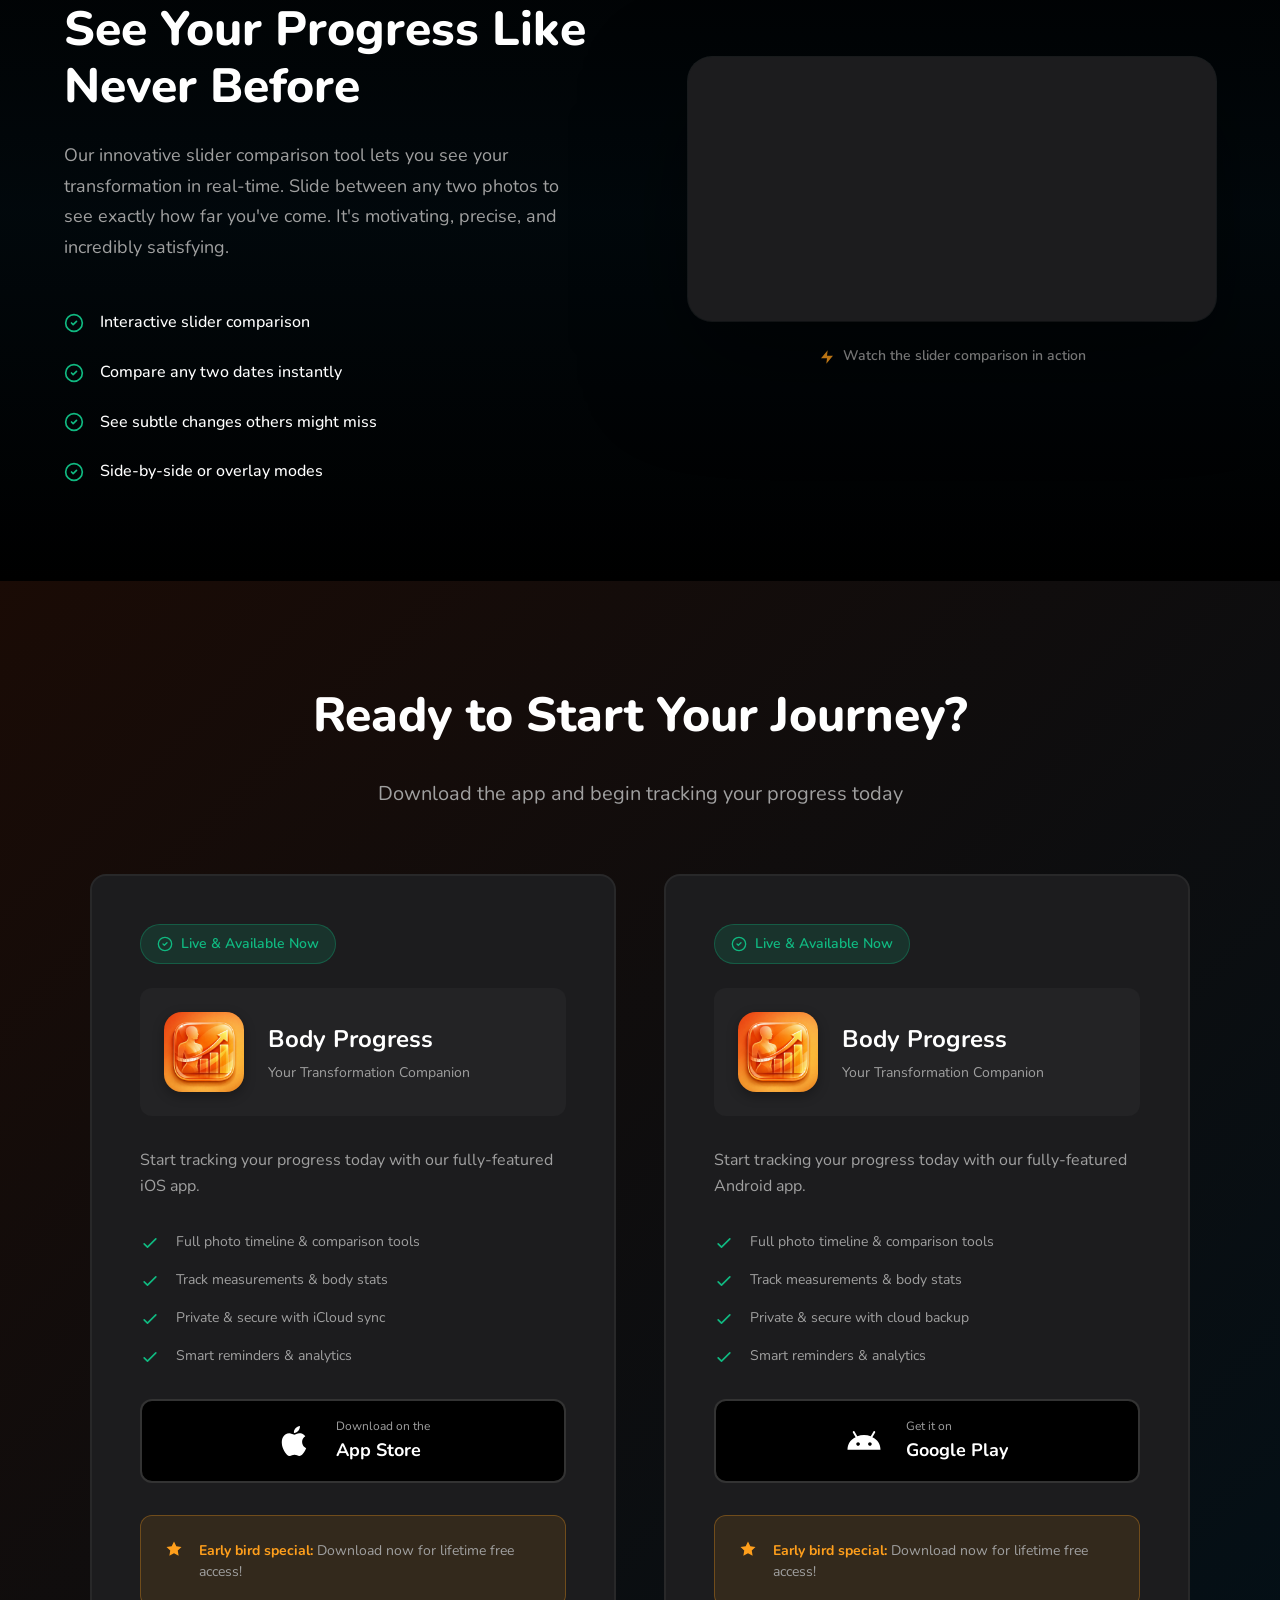
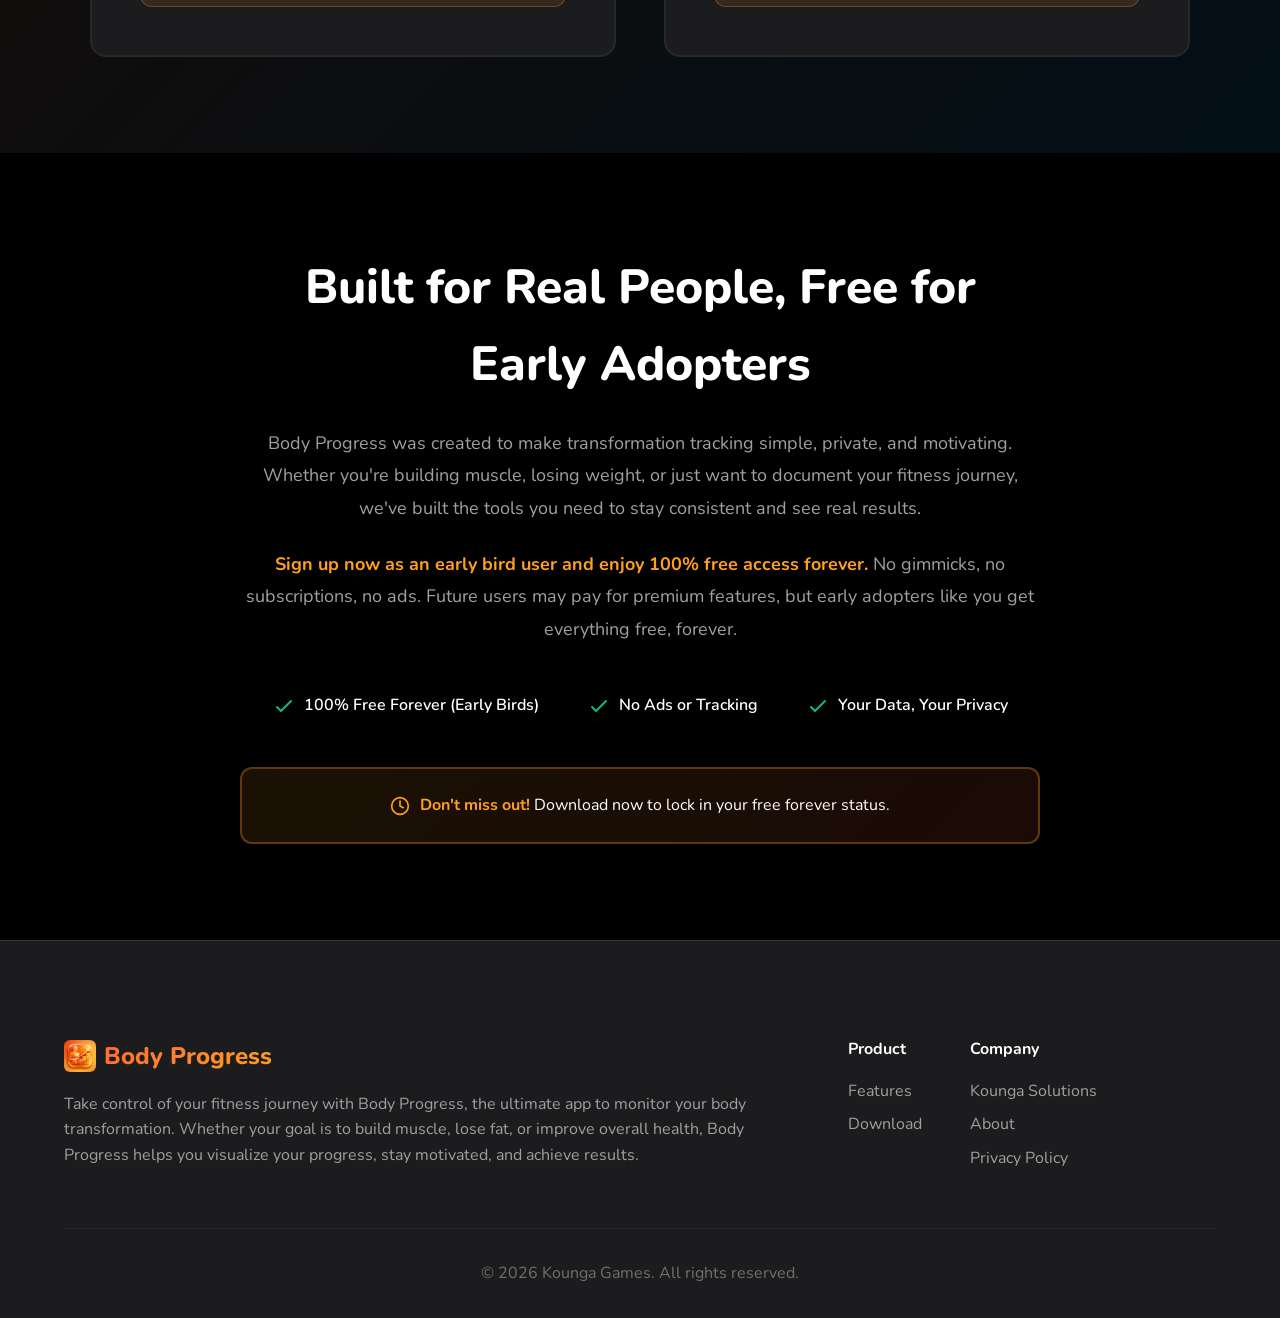
==== commit 13f63e57: "Optimisations" ====
--- a/index.html
+++ b/index.html
@@ -249,7 +249,7 @@
                     </div>
                     <h3>Private & Secure</h3>
                     <p>Your data is encrypted and stored securely. Sign in with Apple or Google. Your photos stay
-                        private, always.</p>
+                        100% E2E encrypted & private, always.</p>
                 </div>
 
                 <div class="feature-card">
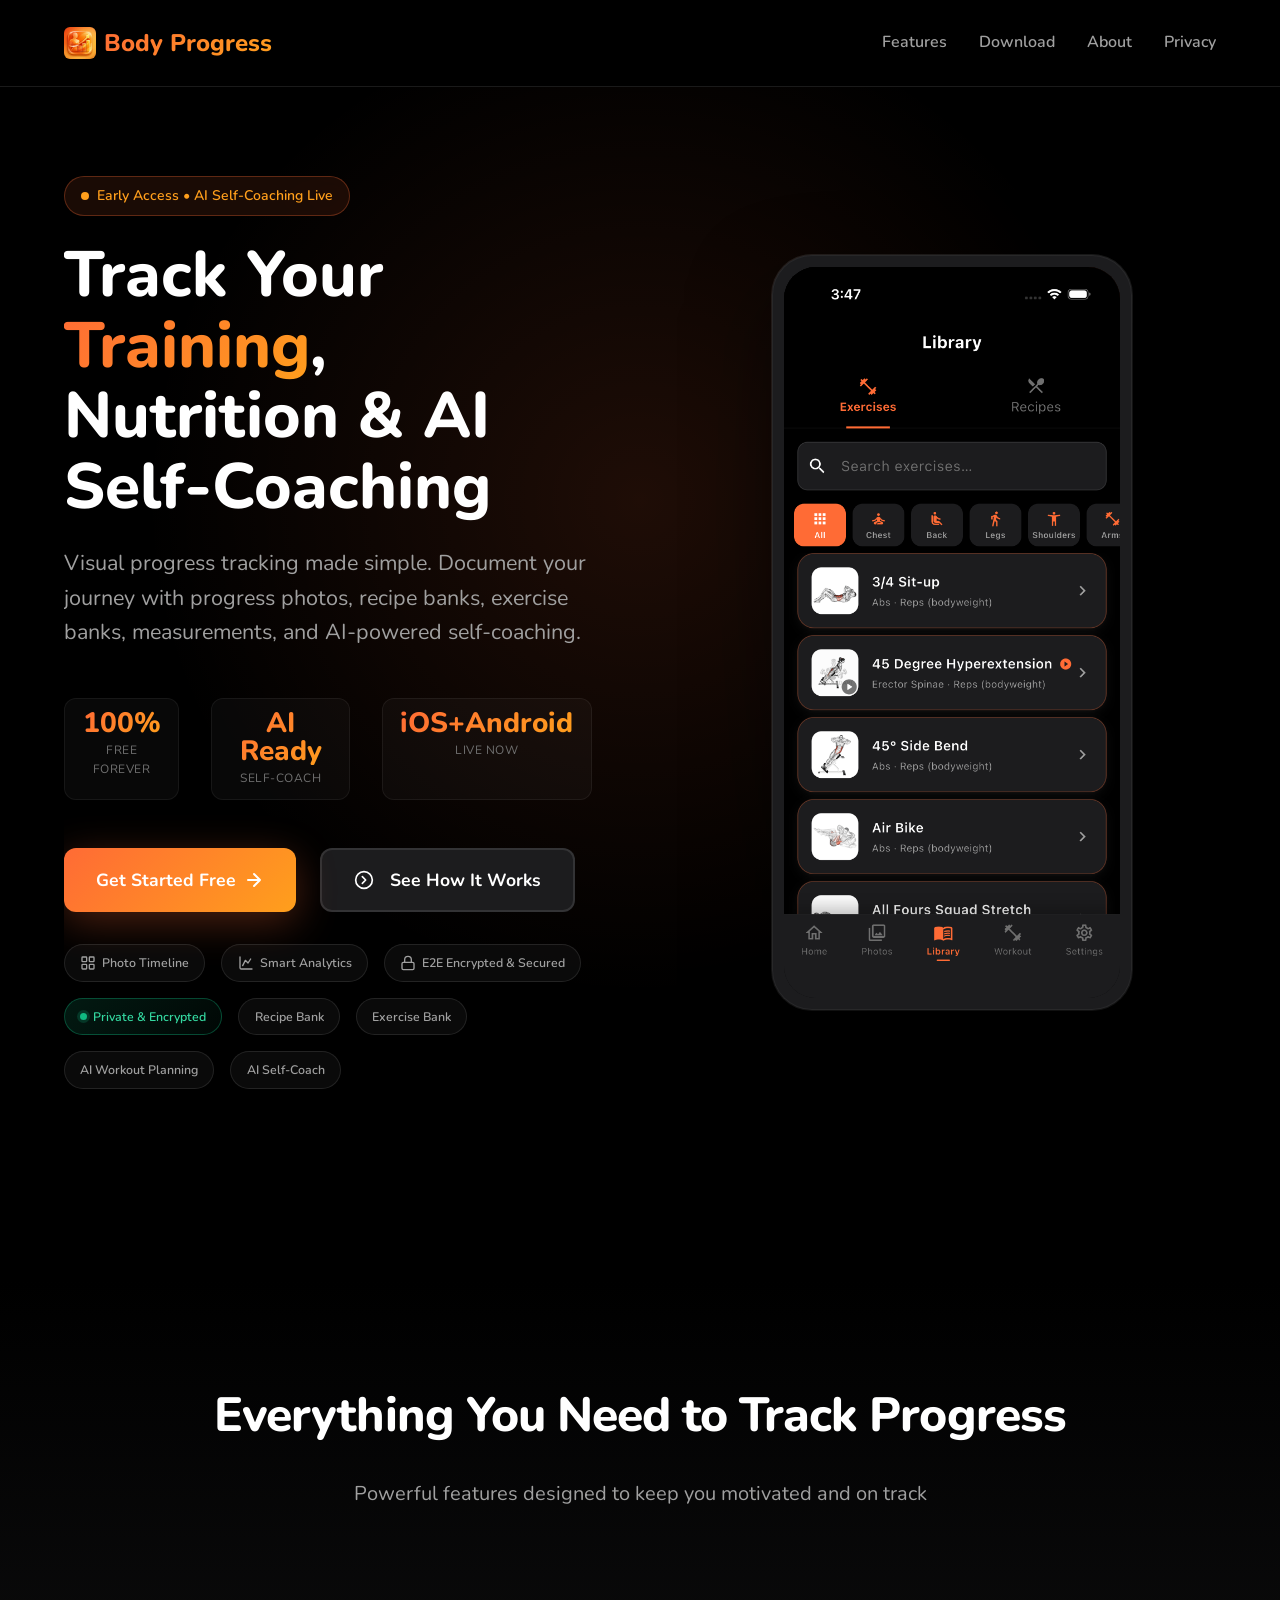
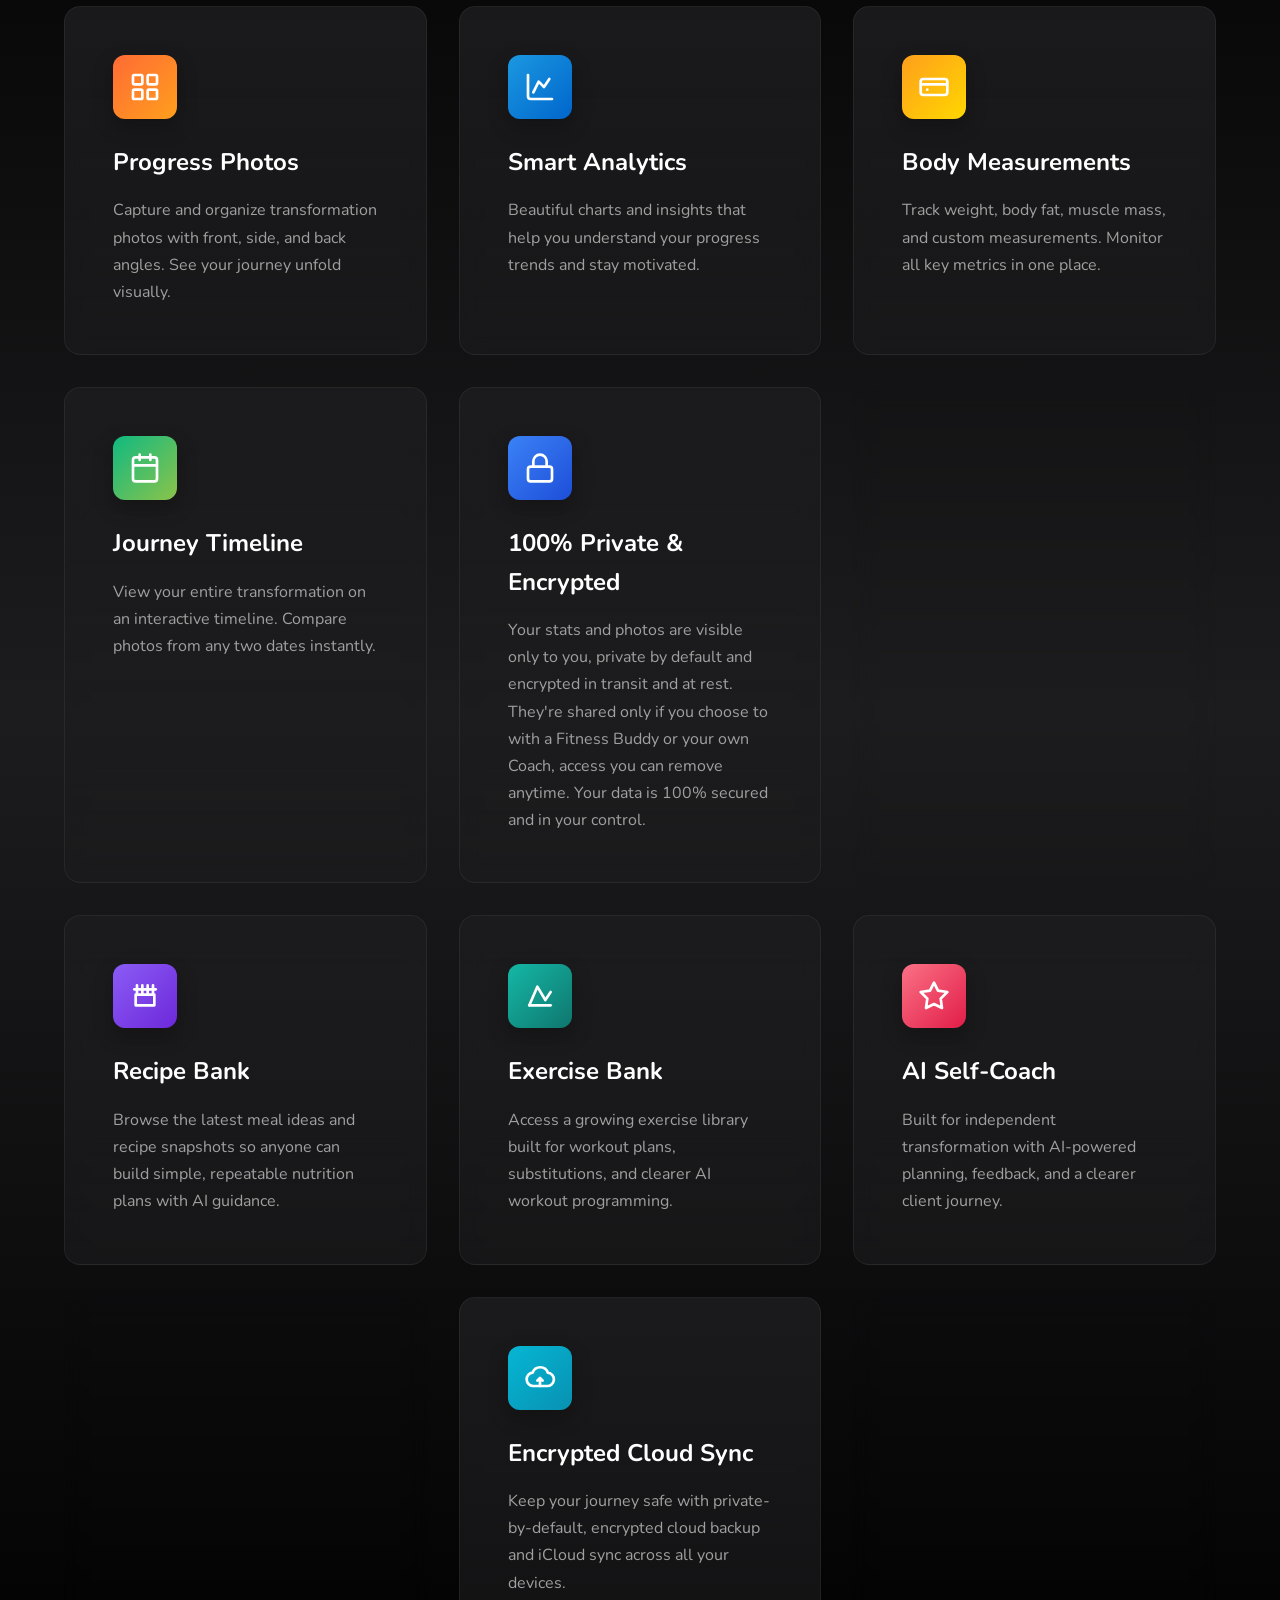
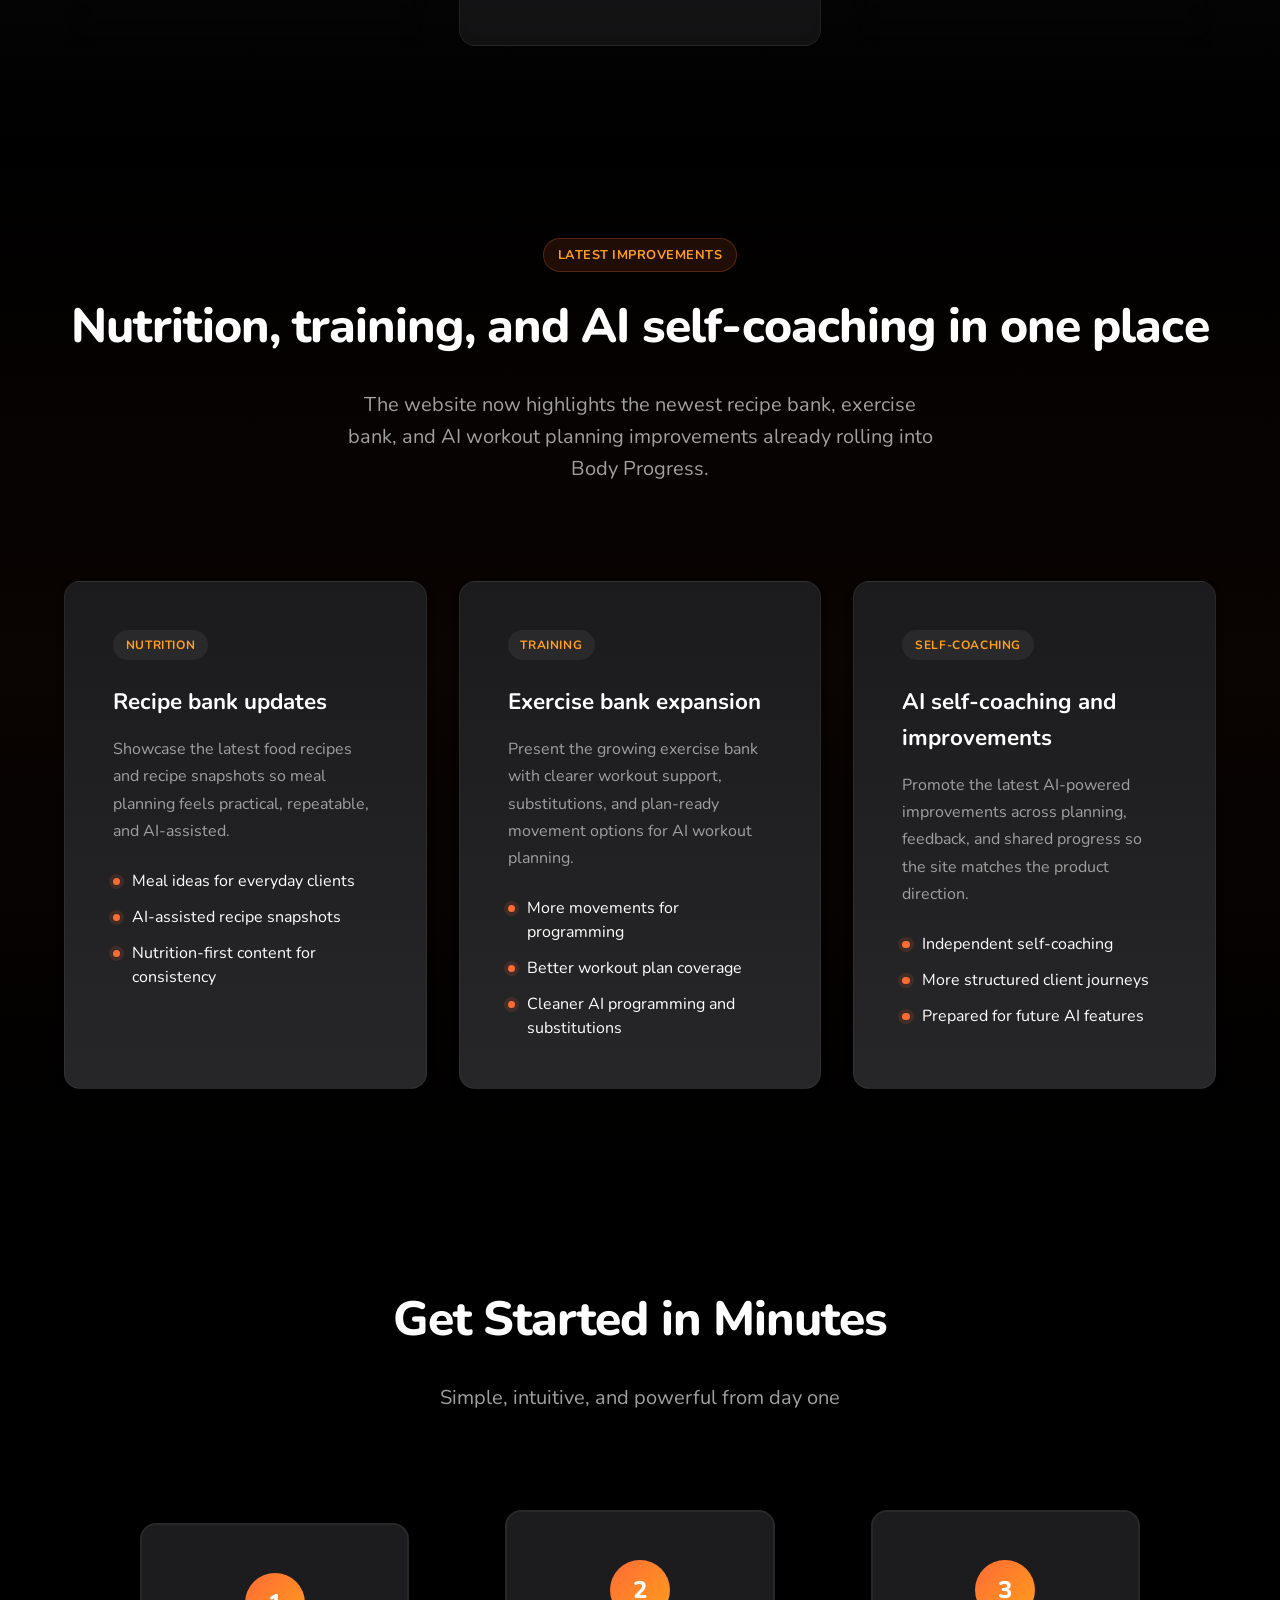
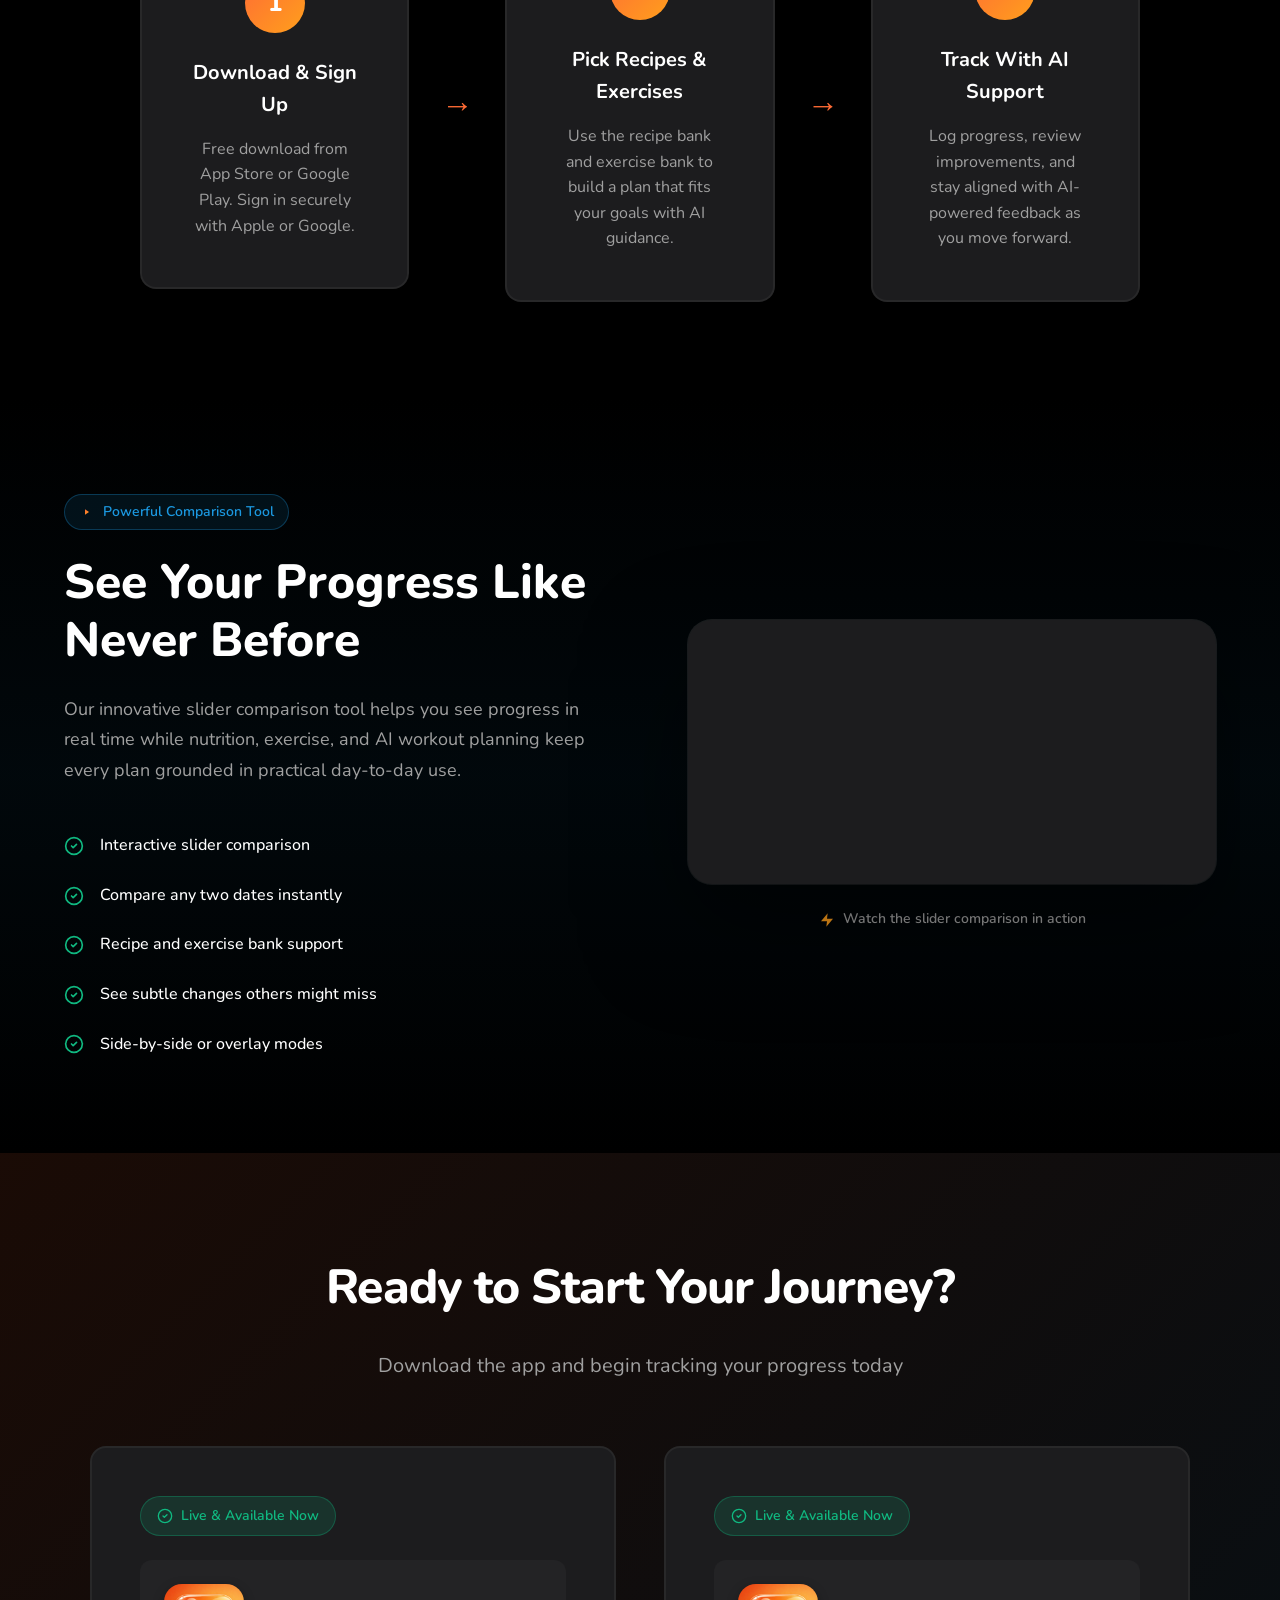
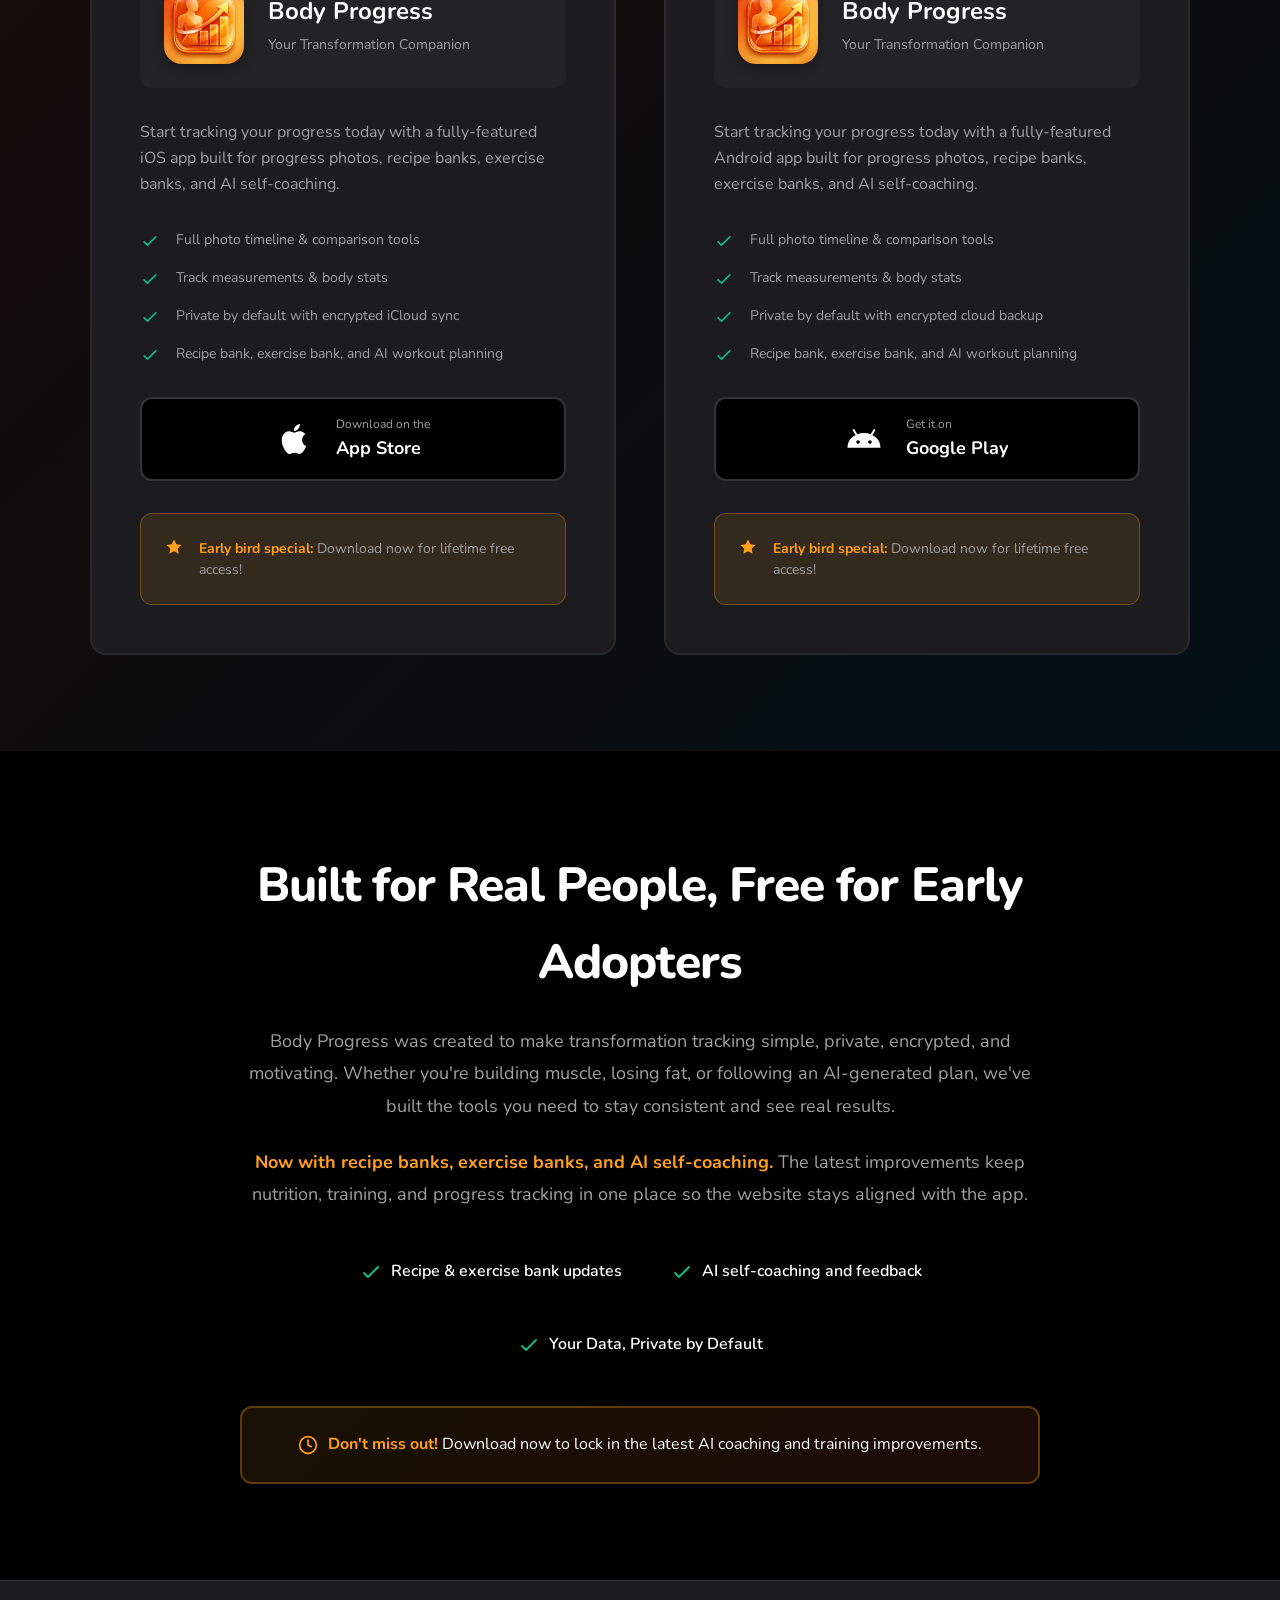
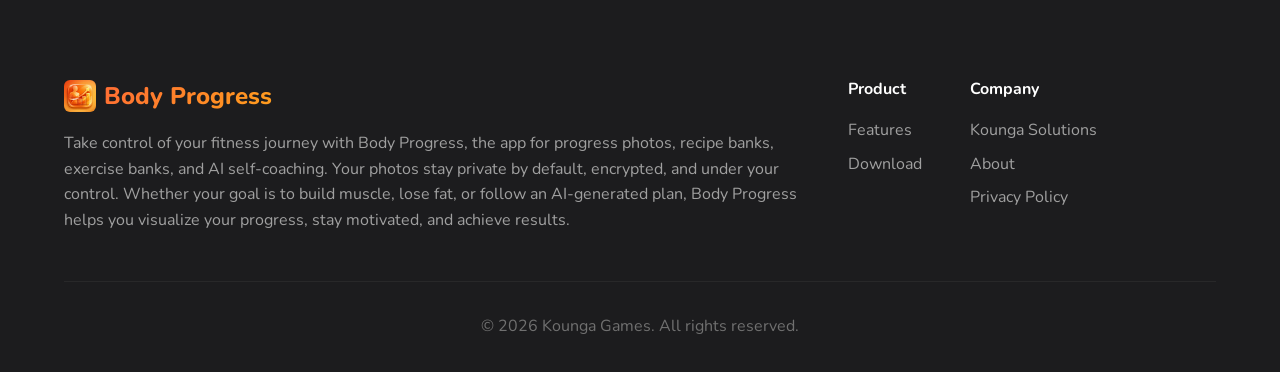
==== commit 90312eb7: "Refactor code structure for improved readability and maintainability" ====
--- a/index.html
+++ b/index.html
@@ -5,19 +5,19 @@
     <meta charset="UTF-8">
     <meta name="viewport" content="width=device-width, initial-scale=1.0">
     <meta name="description"
-        content="Track your body transformation journey with progress photos, measurements, and analytics. Free body progress tracking app for iOS and Android.">
+        content="Track your body transformation with progress photos, recipe banks, exercise banks, and AI-powered self-coaching. Free body progress tracking app for iOS and Android.">
     <meta name="keywords"
-        content="body progress, fitness tracker, progress photos, body transformation, weight tracking, fitness app">
+        content="body progress, fitness tracker, progress photos, body transformation, weight tracking, fitness app, ai coaching, ai workout planning, recipe bank, exercise bank, self coach">
     <meta name="author" content="Kounga Games">
 
     <!-- Open Graph / Social Media -->
     <meta property="og:type" content="website">
-    <meta property="og:title" content="Body Progress - Track Your Transformation Journey">
+    <meta property="og:title" content="Body Progress - Track Training, Nutrition & AI Self-Coaching">
     <meta property="og:description"
-        content="Visual progress tracking made simple. Document your fitness journey with photos, measurements, and insights.">
+        content="Visual progress tracking made simple. Use photo timelines, recipe banks, exercise banks, and AI-powered self-coaching to stay on track.">
     <meta property="og:url" content="https://koungasolutions.co.nz/bodyprogress">
 
-    <title>Body Progress - Track Your Transformation Journey</title>
+    <title>Body Progress - Track Training, Nutrition & AI Self-Coaching</title>
 
     <!-- Favicon -->
     <link rel="icon" type="image/png" sizes="512x512" href="assets/images/app-icon-512.png">
@@ -73,24 +73,15 @@
             <div class="hero-split">
                 <div class="hero-content">
                     <div class="hero-tag">
-                        <svg width="16" height="16" viewBox="0 0 24 24" fill="none">
-                            <path d="M13 2L3 14h9l-1 8 10-12h-9l1-8z" fill="url(#heroTagGrad)" />
-                            <defs>
-                                <linearGradient id="heroTagGrad" x1="0%" y1="0%" x2="100%" y2="100%">
-                                    <stop offset="0%" style="stop-color:#FF6B35" />
-                                    <stop offset="100%" style="stop-color:#FF9F1C" />
-                                </linearGradient>
-                            </defs>
-                        </svg>
-                        <span>Early Access • 100% Free Forever</span>
+                        <span>Early Access • AI Self-Coaching Live</span>
                     </div>
 
                     <h1 class="hero-title">
-                        Track Your <span class="gradient-text">Transformation</span> Journey
+                        Track Your <span class="gradient-text">Training</span>, Nutrition & AI Self-Coaching
                     </h1>
                     <p class="hero-subtitle">
-                        Visual progress tracking made simple. Document your fitness journey with progress photos,
-                        measurements, and powerful analytics.
+                        Visual progress tracking made simple. Document your journey with progress photos,
+                        recipe banks, exercise banks, measurements, and AI-powered self-coaching.
                     </p>
 
                     <div class="hero-stats">
@@ -99,8 +90,8 @@
                             <div class="stat-label">Free Forever</div>
                         </div>
                         <div class="hero-stat">
-                            <div class="stat-number">Encrypted</div>
-                            <div class="stat-label">Your Data</div>
+                            <div class="stat-number">AI Ready</div>
+                            <div class="stat-label">Self-Coach</div>
                         </div>
                         <div class="hero-stat">
                             <div class="stat-number">iOS+Android</div>
@@ -155,6 +146,11 @@
                             </svg>
                             E2E Encrypted & Secured
                         </span>
+                        <span class="badge badge-trust">Private & Encrypted</span>
+                        <span class="badge">Recipe Bank</span>
+                        <span class="badge">Exercise Bank</span>
+                        <span class="badge">AI Workout Planning</span>
+                        <span class="badge">AI Self-Coach</span>
                     </div>
                 </div>
 
@@ -164,10 +160,15 @@
                             <div class="phone-notch"></div>
                             <div class="phone-screen">
                                 <div class="screenshot-slider">
-                                    <img src="assets/screens/1.jpeg" alt="Home Screen" class="screenshot active">
-                                    <img src="assets/screens/2.jpeg" alt="Compare Photos" class="screenshot">
-                                    <img src="assets/screens/3.jpeg" alt="Slider Comparison" class="screenshot">
-                                    <img src="assets/screens/4.jpeg" alt="Progress Stats" class="screenshot">
+                                    <img src="assets/screens/1.png" alt="Home Screen" class="screenshot active">
+                                    <img src="assets/screens/2.png" alt="Compare Photos" class="screenshot">
+                                    <img src="assets/screens/3.png" alt="Slider Comparison" class="screenshot">
+                                    <img src="assets/screens/4.png" alt="Progress Stats" class="screenshot">
+                                    <img src="assets/screens/5.png" alt="Exercise Bank" class="screenshot active">
+                                    <img src="assets/screens/6.png" alt="Exercise Instructions" class="screenshot">
+                                    <img src="assets/screens/7.png" alt="Recipe Bank" class="screenshot">
+                                    <img src="assets/screens/8.png" alt="Detailed Recipies" class="screenshot">
+                                    <img src="assets/screens/9.png" alt="AI Powered Workout Plan" class="screenshot">
                                 </div>
                             </div>
                         </div>
@@ -247,9 +248,10 @@
                             <path d="M7 11V7a5 5 0 0110 0v4" stroke="white" stroke-width="2" stroke-linecap="round" />
                         </svg>
                     </div>
-                    <h3>Private & Secure</h3>
-                    <p>Your data is encrypted and stored securely. Sign in with Apple or Google. Your photos stay
-                        100% E2E encrypted & private, always.</p>
+                    <h3>100% Private & Encrypted</h3>
+                    <p>Your stats and photos are visible only to you, private by default and encrypted in transit and at
+                        rest. They're shared only if you choose to with a Fitness Buddy or your own Coach, access you
+                        can remove anytime. Your data is 100% secured and in your control.</p>
                 </div>
 
                 <div class="feature-card">
@@ -263,6 +265,136 @@
                     <h3>Smart Reminders</h3>
                     <p>Set custom reminders to capture progress photos and update measurements. Stay consistent with
                         your tracking.</p>
+                </div>
+
+                <div class="feature-card">
+                    <div class="feature-icon" style="background: linear-gradient(135deg, #8B5CF6, #6D28D9);">
+                        <svg width="32" height="32" viewBox="0 0 24 24" fill="none">
+                            <path d="M4 7h16" stroke="white" stroke-width="2" stroke-linecap="round" />
+                            <path d="M6 4v6M10 4v6M14 4v6M18 4v6" stroke="white" stroke-width="2"
+                                stroke-linecap="round" />
+                            <path d="M5 11h14v8H5z" stroke="white" stroke-width="2" stroke-linejoin="round" />
+                        </svg>
+                    </div>
+                    <h3>Recipe Bank</h3>
+                    <p>Browse the latest meal ideas and recipe snapshots so anyone can build simple, repeatable
+                        nutrition plans with AI guidance.</p>
+                </div>
+
+                <div class="feature-card">
+                    <div class="feature-icon" style="background: linear-gradient(135deg, #14B8A6, #0F766E);">
+                        <svg width="32" height="32" viewBox="0 0 24 24" fill="none">
+                            <path d="M4 19l6-14 6 10 4-6" stroke="white" stroke-width="2" stroke-linecap="round"
+                                stroke-linejoin="round" />
+                            <path d="M4 19h16" stroke="white" stroke-width="2" stroke-linecap="round" />
+                        </svg>
+                    </div>
+                    <h3>Exercise Bank</h3>
+                    <p>Access a growing exercise library built for workout plans, substitutions, and clearer AI workout
+                        programming.</p>
+                </div>
+
+                <div class="feature-card">
+                    <div class="feature-icon" style="background: linear-gradient(135deg, #FB7185, #E11D48);">
+                        <svg width="32" height="32" viewBox="0 0 24 24" fill="none">
+                            <path d="M12 2l3 6 7 1-5 5 1 7-6-3-6 3 1-7-5-5 7-1z" stroke="white" stroke-width="2"
+                                stroke-linejoin="round" />
+                        </svg>
+                    </div>
+                    <h3>AI Self-Coach</h3>
+                    <p>Built for independent transformation with AI-powered planning, feedback, and a clearer client
+                        journey.</p>
+                </div>
+
+                <div class="feature-card">
+                    <div class="feature-icon" style="background: linear-gradient(135deg, #F59E0B, #D97706);">
+                        <svg width="32" height="32" viewBox="0 0 24 24" fill="none">
+                            <path d="M4 12h5l3-7 2 14 2-7h4" stroke="white" stroke-width="2" stroke-linecap="round"
+                                stroke-linejoin="round" />
+                            <path d="M4 19h16" stroke="white" stroke-width="2" stroke-linecap="round" />
+                        </svg>
+                    </div>
+                    <h3>AI Workout Planning</h3>
+                    <p>Get AI-powered workout planning that turns your goals into structured sessions, smarter exercise
+                        choices, and practical weekly progression.</p>
+                </div>
+
+                <div class="feature-card">
+                    <div class="feature-icon" style="background: linear-gradient(135deg, #06B6D4, #0891B2);">
+                        <svg width="32" height="32" viewBox="0 0 24 24" fill="none">
+                            <path d="M7 18a5 5 0 01-.5-9.975A6 6 0 0117.9 8.05 4.5 4.5 0 0117 18H7z" stroke="white"
+                                stroke-width="2" stroke-linecap="round" stroke-linejoin="round" />
+                            <path d="M12 12v6m0-6l-2 2m2-2l2 2" stroke="white" stroke-width="2" stroke-linecap="round"
+                                stroke-linejoin="round" />
+                        </svg>
+                    </div>
+                    <h3>Encrypted Cloud Sync</h3>
+                    <p>Keep your journey safe with private-by-default, encrypted cloud backup and iCloud sync across all
+                        your devices.</p>
+                </div>
+
+                <div class="feature-card">
+                    <div class="feature-icon" style="background: linear-gradient(135deg, #A855F7, #7E22CE);">
+                        <svg width="32" height="32" viewBox="0 0 24 24" fill="none">
+                            <rect x="3" y="4" width="7" height="16" rx="1" stroke="white" stroke-width="2" />
+                            <rect x="14" y="4" width="7" height="16" rx="1" stroke="white" stroke-width="2" />
+                            <path d="M12 2v20" stroke="white" stroke-width="2" stroke-linecap="round" />
+                        </svg>
+                    </div>
+                    <h3>Side-by-Side Compare</h3>
+                    <p>Line up any two dates with side-by-side and slider comparisons to reveal real change across
+                        front,
+                        side, and back angles.</p>
+                </div>
+            </div>
+        </div>
+    </section>
+
+    <!-- Updates Section -->
+    <section class="updates">
+        <div class="container">
+            <div class="section-header">
+                <p class="section-eyebrow">Latest improvements</p>
+                <h2 class="section-title">Nutrition, training, and AI self-coaching in one place</h2>
+                <p class="section-subtitle">The website now highlights the newest recipe bank, exercise bank, and
+                    AI workout planning improvements already rolling into Body Progress.</p>
+            </div>
+
+            <div class="updates-grid">
+                <div class="update-card">
+                    <span class="update-pill">Nutrition</span>
+                    <h3>Recipe bank updates</h3>
+                    <p>Showcase the latest food recipes and recipe snapshots so meal planning feels practical,
+                        repeatable, and AI-assisted.</p>
+                    <ul class="update-list">
+                        <li>Meal ideas for everyday clients</li>
+                        <li>AI-assisted recipe snapshots</li>
+                        <li>Nutrition-first content for consistency</li>
+                    </ul>
+                </div>
+
+                <div class="update-card">
+                    <span class="update-pill">Training</span>
+                    <h3>Exercise bank expansion</h3>
+                    <p>Present the growing exercise bank with clearer workout support, substitutions, and plan-ready
+                        movement options for AI workout planning.</p>
+                    <ul class="update-list">
+                        <li>More movements for programming</li>
+                        <li>Better workout plan coverage</li>
+                        <li>Cleaner AI programming and substitutions</li>
+                    </ul>
+                </div>
+
+                <div class="update-card">
+                    <span class="update-pill">Self-Coaching</span>
+                    <h3>AI self-coaching and improvements</h3>
+                    <p>Promote the latest AI-powered improvements across planning, feedback, and shared progress so the
+                        site matches the product direction.</p>
+                    <ul class="update-list">
+                        <li>Independent self-coaching</li>
+                        <li>More structured client journeys</li>
+                        <li>Prepared for future AI features</li>
+                    </ul>
                 </div>
             </div>
         </div>
@@ -285,14 +417,16 @@
                 <div class="step-arrow">→</div>
                 <div class="step">
                     <div class="step-number">2</div>
-                    <h3>Take Your First Photo</h3>
-                    <p>Capture progress photos from multiple angles. Add weight and measurements.</p>
+                    <h3>Pick Recipes & Exercises</h3>
+                    <p>Use the recipe bank and exercise bank to build a plan that fits your goals with AI guidance.
+                    </p>
                 </div>
                 <div class="step-arrow">→</div>
                 <div class="step">
                     <div class="step-number">3</div>
-                    <h3>Track & Compare</h3>
-                    <p>Watch your transformation unfold. Compare progress over days, weeks, or months.</p>
+                    <h3>Track With AI Support</h3>
+                    <p>Log progress, review improvements, and stay aligned with AI-powered feedback as you move
+                        forward.</p>
                 </div>
             </div>
         </div>
@@ -317,9 +451,8 @@
                     </div>
                     <h2 class="showcase-title">See Your Progress Like Never Before</h2>
                     <p class="showcase-description">
-                        Our innovative slider comparison tool lets you see your transformation in real-time.
-                        Slide between any two photos to see exactly how far you've come.
-                        It's motivating, precise, and incredibly satisfying.
+                        Our innovative slider comparison tool helps you see progress in real time while nutrition,
+                        exercise, and AI workout planning keep every plan grounded in practical day-to-day use.
                     </p>
                     <div class="showcase-features-list">
                         <div class="showcase-feature">
@@ -337,6 +470,14 @@
                                     stroke-linejoin="round" />
                             </svg>
                             <span>Compare any two dates instantly</span>
+                        </div>
+                        <div class="showcase-feature">
+                            <svg width="20" height="20" viewBox="0 0 24 24" fill="none">
+                                <circle cx="12" cy="12" r="10" stroke="#10B981" stroke-width="2" />
+                                <path d="M9 12l2 2 4-4" stroke="#10B981" stroke-width="2" stroke-linecap="round"
+                                    stroke-linejoin="round" />
+                            </svg>
+                            <span>Recipe and exercise bank support</span>
                         </div>
                         <div class="showcase-feature">
                             <svg width="20" height="20" viewBox="0 0 24 24" fill="none">
@@ -412,8 +553,8 @@
                             </div>
                         </div>
 
-                        <p class="platform-description">Start tracking your progress today with our fully-featured iOS
-                            app.</p>
+                        <p class="platform-description">Start tracking your progress today with a fully-featured iOS
+                            app built for progress photos, recipe banks, exercise banks, and AI self-coaching.</p>
 
                         <div class="ios-features">
                             <div class="ios-feature">
@@ -435,14 +576,14 @@
                                     <path d="M5 13l4 4L19 7" stroke="#10B981" stroke-width="2" stroke-linecap="round"
                                         stroke-linejoin="round" />
                                 </svg>
-                                <span>Private & secure with iCloud sync</span>
+                                <span>Private by default with encrypted iCloud sync</span>
                             </div>
                             <div class="ios-feature">
                                 <svg width="20" height="20" viewBox="0 0 24 24" fill="none">
                                     <path d="M5 13l4 4L19 7" stroke="#10B981" stroke-width="2" stroke-linecap="round"
                                         stroke-linejoin="round" />
                                 </svg>
-                                <span>Smart reminders & analytics</span>
+                                <span>Recipe bank, exercise bank, and AI workout planning</span>
                             </div>
                         </div>
 
@@ -487,9 +628,9 @@
                             </div>
                         </div>
 
-                        <p class="platform-description">Start tracking your progress today with our fully-featured
-                            Android
-                            app.</p>
+                        <p class="platform-description">Start tracking your progress today with a fully-featured
+                            Android app built for progress photos, recipe banks, exercise banks, and AI self-coaching.
+                        </p>
 
                         <div class="ios-features">
                             <div class="ios-feature">
@@ -511,14 +652,14 @@
                                     <path d="M5 13l4 4L19 7" stroke="#10B981" stroke-width="2" stroke-linecap="round"
                                         stroke-linejoin="round" />
                                 </svg>
-                                <span>Private & secure with cloud backup</span>
+                                <span>Private by default with encrypted cloud backup</span>
                             </div>
                             <div class="ios-feature">
                                 <svg width="20" height="20" viewBox="0 0 24 24" fill="none">
                                     <path d="M5 13l4 4L19 7" stroke="#10B981" stroke-width="2" stroke-linecap="round"
                                         stroke-linejoin="round" />
                                 </svg>
-                                <span>Smart reminders & analytics</span>
+                                <span>Recipe bank, exercise bank, and AI workout planning</span>
                             </div>
                         </div>
 
@@ -554,15 +695,16 @@
             <div class="about-content">
                 <h2 class="section-title">Built for Real People, Free for Early Adopters</h2>
                 <p class="about-text">
-                    Body Progress was created to make transformation tracking simple, private, and motivating.
-                    Whether you're building muscle, losing weight, or just want to document your fitness journey,
-                    we've built the tools you need to stay consistent and see real results.
+                    Body Progress was created to make transformation tracking simple, private, encrypted, and
+                    motivating.
+                    Whether you're building muscle, losing fat, or following an AI-generated plan, we've built the
+                    tools you need to stay consistent and see real results.
                 </p>
                 <p class="about-text">
-                    <strong style="color: var(--brand-accent);">Sign up now as an early bird user and enjoy 100% free
-                        access forever.</strong>
-                    No gimmicks, no subscriptions, no ads. Future users may pay for premium features, but early adopters
-                    like you get everything free, forever.
+                    <strong style="color: var(--brand-accent);">Now with recipe banks, exercise banks, and AI
+                        self-coaching.</strong>
+                    The latest improvements keep nutrition, training, and progress tracking in one place so the
+                    website stays aligned with the app.
                 </p>
                 <div class="about-features">
                     <div class="about-feature">
@@ -570,21 +712,21 @@
                             <path d="M5 13l4 4L19 7" stroke="#10B981" stroke-width="2" stroke-linecap="round"
                                 stroke-linejoin="round" />
                         </svg>
-                        <span>100% Free Forever (Early Birds)</span>
+                        <span>Recipe & exercise bank updates</span>
                     </div>
                     <div class="about-feature">
                         <svg width="24" height="24" viewBox="0 0 24 24" fill="none">
                             <path d="M5 13l4 4L19 7" stroke="#10B981" stroke-width="2" stroke-linecap="round"
                                 stroke-linejoin="round" />
                         </svg>
-                        <span>No Ads or Tracking</span>
+                        <span>AI self-coaching and feedback</span>
                     </div>
                     <div class="about-feature">
                         <svg width="24" height="24" viewBox="0 0 24 24" fill="none">
                             <path d="M5 13l4 4L19 7" stroke="#10B981" stroke-width="2" stroke-linecap="round"
                                 stroke-linejoin="round" />
                         </svg>
-                        <span>Your Data, Your Privacy</span>
+                        <span>Your Data, Private by Default</span>
                     </div>
                 </div>
                 <div class="early-bird-cta">
@@ -594,7 +736,8 @@
                             <circle cx="12" cy="12" r="10" stroke="#FF9F1C" stroke-width="2" />
                             <path d="M12 6v6l4 2" stroke="#FF9F1C" stroke-width="2" stroke-linecap="round" />
                         </svg>
-                        <strong>Don't miss out!</strong> Download now to lock in your free forever status.
+                        <strong>Don't miss out!</strong> Download now to lock in the latest AI coaching and training
+                        improvements.
                     </p>
                 </div>
             </div>
@@ -613,9 +756,11 @@
                         </span>
                         <span class="logo-text">Body Progress</span>
                     </div>
-                    <p>Take control of your fitness journey with Body Progress, the ultimate app to monitor your body
-                        transformation. Whether your goal is to build muscle, lose fat, or improve overall health, Body
-                        Progress helps you visualize your progress, stay motivated, and achieve results.</p>
+                    <p>Take control of your fitness journey with Body Progress, the app for progress photos, recipe
+                        banks, exercise banks, and AI self-coaching. Your photos stay private by default, encrypted,
+                        and under your control. Whether your goal is to build muscle, lose fat, or follow an
+                        AI-generated plan, Body Progress helps you visualize your progress, stay motivated, and achieve
+                        results.</p>
                 </div>
                 <div class="footer-links">
                     <div class="footer-column">
--- a/assets/css/styles.css
+++ b/assets/css/styles.css
@@ -242,6 +242,8 @@
     padding: 8px 16px;
     background: rgba(255, 107, 53, 0.1);
     border: 1px solid rgba(255, 107, 53, 0.3);
+    backdrop-filter: blur(12px);
+    -webkit-backdrop-filter: blur(12px);
     border-radius: 50px;
     font-size: 0.875rem;
     font-weight: 600;
@@ -250,6 +252,30 @@
     animation: fadeInUp 0.8s ease-out;
 }
 
+.hero-tag::before {
+    content: '';
+    width: 8px;
+    height: 8px;
+    border-radius: 50%;
+    background: var(--brand-accent);
+    box-shadow: 0 0 0 0 rgba(255, 159, 28, 0.6);
+    animation: livePulse 2s ease-out infinite;
+}
+
+@keyframes livePulse {
+    0% {
+        box-shadow: 0 0 0 0 rgba(255, 159, 28, 0.55);
+    }
+
+    70% {
+        box-shadow: 0 0 0 8px rgba(255, 159, 28, 0);
+    }
+
+    100% {
+        box-shadow: 0 0 0 0 rgba(255, 159, 28, 0);
+    }
+}
+
 .hero-title {
     font-size: clamp(2.5rem, 7vw, 4rem);
     font-weight: 800;
@@ -276,13 +302,23 @@
 
 .hero-stats {
     display: flex;
-    gap: var(--spacing-xl);
+    gap: var(--spacing-lg);
     margin-bottom: var(--spacing-xl);
     animation: fadeInUp 0.8s ease-out 0.3s both;
 }
 
 .hero-stat {
     text-align: center;
+    padding: 0.65rem 1.1rem;
+    border-radius: var(--radius-md);
+    background: rgba(255, 255, 255, 0.03);
+    border: 1px solid rgba(255, 255, 255, 0.06);
+    transition: transform 0.3s ease, border-color 0.3s ease;
+}
+
+.hero-stat:hover {
+    transform: translateY(-3px);
+    border-color: rgba(255, 107, 53, 0.25);
 }
 
 .stat-number {
@@ -324,20 +360,48 @@
 }
 
 .badge {
-    background: var(--bg-card);
-    padding: var(--spacing-xs) var(--spacing-md);
+    background: rgba(255, 255, 255, 0.04);
+    backdrop-filter: blur(12px);
+    -webkit-backdrop-filter: blur(12px);
+    padding: 0.5rem 0.95rem;
     border-radius: 50px;
     font-size: 0.775rem;
-    font-weight: 500;
+    font-weight: 600;
+    color: var(--text-secondary);
     border: 1px solid rgba(255, 255, 255, 0.1);
     display: inline-flex;
     align-items: center;
-    transition: all 0.3s ease;
+    gap: 6px;
+    transition: transform 0.3s cubic-bezier(0.16, 1, 0.3, 1), border-color 0.3s ease, color 0.3s ease, box-shadow 0.3s ease;
 }
 
 .badge:hover {
-    border-color: var(--brand-primary);
+    border-color: rgba(255, 107, 53, 0.5);
+    color: var(--text-primary);
     transform: translateY(-2px);
+    box-shadow: 0 6px 18px rgba(255, 107, 53, 0.15);
+}
+
+/* Trust badge — private/encrypted signal */
+.badge.badge-trust {
+    background: linear-gradient(135deg, rgba(16, 185, 129, 0.14), rgba(16, 185, 129, 0.04));
+    border-color: rgba(16, 185, 129, 0.35);
+    color: #34D8A0;
+}
+
+.badge.badge-trust::before {
+    content: '';
+    width: 7px;
+    height: 7px;
+    border-radius: 50%;
+    background: var(--success);
+    box-shadow: 0 0 0 3px rgba(16, 185, 129, 0.2);
+}
+
+.badge.badge-trust:hover {
+    border-color: rgba(16, 185, 129, 0.6);
+    color: #4EE9B5;
+    box-shadow: 0 6px 18px rgba(16, 185, 129, 0.2);
 }
 
 /* Hero Visual */
@@ -382,7 +446,7 @@
 
 .phone-screen {
     width: 100%;
-    aspect-ratio: 794/1600;
+    aspect-ratio: 1206/2622;
     background: #000;
     border-radius: 32px;
     overflow: hidden;
@@ -516,6 +580,24 @@
     background: var(--gradient-brand);
     color: white;
     box-shadow: var(--shadow-glow-primary);
+    position: relative;
+    overflow: hidden;
+}
+
+.btn-primary::after {
+    content: '';
+    position: absolute;
+    top: 0;
+    left: -120%;
+    width: 60%;
+    height: 100%;
+    background: linear-gradient(120deg, transparent, rgba(255, 255, 255, 0.35), transparent);
+    transform: skewX(-20deg);
+    transition: left 0.6s ease;
+}
+
+.btn-primary:hover::after {
+    left: 140%;
 }
 
 .btn-primary:hover {
@@ -551,6 +633,7 @@
     font-size: clamp(2rem, 5vw, 3rem);
     font-weight: 800;
     margin-bottom: var(--spacing-md);
+    letter-spacing: -0.02em;
 }
 
 .section-subtitle {
@@ -558,6 +641,22 @@
     color: var(--text-secondary);
     max-width: 600px;
     margin: 0 auto;
+}
+
+.section-eyebrow {
+    display: inline-flex;
+    align-items: center;
+    gap: 8px;
+    margin-bottom: var(--spacing-sm);
+    padding: 6px 14px;
+    border-radius: 999px;
+    background: rgba(255, 107, 53, 0.12);
+    border: 1px solid rgba(255, 107, 53, 0.25);
+    color: var(--brand-accent);
+    font-size: 0.8rem;
+    font-weight: 700;
+    letter-spacing: 0.04em;
+    text-transform: uppercase;
 }
 
 /* ==========================================
@@ -574,17 +673,38 @@
 }
 
 .feature-card {
-    background: var(--bg-card);
+    background: linear-gradient(180deg, rgba(28, 28, 30, 0.9), rgba(28, 28, 30, 0.6));
+    backdrop-filter: blur(10px);
+    -webkit-backdrop-filter: blur(10px);
     padding: var(--spacing-xl);
     border-radius: var(--radius-lg);
-    border: 1px solid rgba(255, 255, 255, 0.05);
-    transition: all 0.3s ease;
+    border: 1px solid rgba(255, 255, 255, 0.06);
+    position: relative;
+    overflow: hidden;
+    transition: transform 0.35s cubic-bezier(0.16, 1, 0.3, 1), border-color 0.35s ease, box-shadow 0.35s ease;
+}
+
+.feature-card::before {
+    content: '';
+    position: absolute;
+    top: 0;
+    left: 0;
+    right: 0;
+    height: 2px;
+    background: var(--gradient-brand);
+    transform: scaleX(0);
+    transform-origin: left;
+    transition: transform 0.4s ease;
 }
 
 .feature-card:hover {
     transform: translateY(-8px);
-    border-color: var(--brand-primary);
-    box-shadow: var(--shadow-lg);
+    border-color: rgba(255, 107, 53, 0.3);
+    box-shadow: 0 20px 50px rgba(0, 0, 0, 0.4);
+}
+
+.feature-card:hover::before {
+    transform: scaleX(1);
 }
 
 .feature-icon {
@@ -595,6 +715,12 @@
     align-items: center;
     justify-content: center;
     margin-bottom: var(--spacing-md);
+    box-shadow: 0 8px 20px rgba(0, 0, 0, 0.25);
+    transition: transform 0.35s cubic-bezier(0.16, 1, 0.3, 1);
+}
+
+.feature-card:hover .feature-icon {
+    transform: scale(1.08) rotate(-3deg);
 }
 
 .feature-card h3 {
@@ -606,6 +732,85 @@
 .feature-card p {
     color: var(--text-secondary);
     line-height: 1.7;
+}
+
+/* ==========================================
+   UPDATES SECTION
+   ========================================== */
+.updates {
+    background: linear-gradient(180deg, var(--bg-black) 0%, rgba(255, 107, 53, 0.04) 50%, var(--bg-black) 100%);
+}
+
+.updates-grid {
+    display: grid;
+    grid-template-columns: repeat(auto-fit, minmax(280px, 1fr));
+    gap: var(--spacing-lg);
+}
+
+.update-card {
+    background: linear-gradient(180deg, rgba(28, 28, 30, 0.96), rgba(44, 44, 46, 0.88));
+    padding: var(--spacing-xl);
+    border-radius: var(--radius-lg);
+    border: 1px solid rgba(255, 255, 255, 0.06);
+    box-shadow: var(--shadow-md);
+    transition: transform 0.3s ease, border-color 0.3s ease, box-shadow 0.3s ease;
+}
+
+.update-card:hover {
+    transform: translateY(-6px);
+    border-color: rgba(255, 107, 53, 0.35);
+    box-shadow: var(--shadow-lg);
+}
+
+.update-pill {
+    display: inline-flex;
+    align-items: center;
+    padding: 0.35rem 0.8rem;
+    border-radius: 999px;
+    background: rgba(255, 255, 255, 0.06);
+    color: var(--brand-accent);
+    font-size: 0.75rem;
+    font-weight: 700;
+    letter-spacing: 0.05em;
+    text-transform: uppercase;
+    margin-bottom: var(--spacing-md);
+}
+
+.update-card h3 {
+    font-size: 1.4rem;
+    margin-bottom: var(--spacing-sm);
+}
+
+.update-card p {
+    color: var(--text-secondary);
+    line-height: 1.7;
+    margin-bottom: var(--spacing-md);
+}
+
+.update-list {
+    list-style: none;
+    display: flex;
+    flex-direction: column;
+    gap: 0.75rem;
+}
+
+.update-list li {
+    position: relative;
+    padding-left: 1.2rem;
+    color: var(--text-primary);
+    line-height: 1.5;
+}
+
+.update-list li::before {
+    content: '';
+    position: absolute;
+    left: 0;
+    top: 0.55rem;
+    width: 0.45rem;
+    height: 0.45rem;
+    border-radius: 50%;
+    background: var(--brand-primary);
+    box-shadow: 0 0 0 4px rgba(255, 107, 53, 0.12);
 }
 
 /* ==========================================
@@ -1357,6 +1562,10 @@
         grid-template-columns: 1fr;
     }
 
+    .updates-grid {
+        grid-template-columns: 1fr;
+    }
+
     .step-arrow {
         display: none;
     }
@@ -1421,34 +1630,29 @@
     }
 
     .hero-title {
-        \n font-size: 1.5rem;
-        \n
-    }
-
-    \n\n .hero-subtitle {
-        \n font-size: 0.85rem;
-        \n
-    }
-
-    \n\n .hero-stats {
+        font-size: 1.5rem;
+    }
+
+    .hero-subtitle {
+        font-size: 0.85rem;
+    }
+
+    .hero-stats {
         gap: var(--spacing-sm);
-        \n flex-wrap: wrap;
-        \n
-    }
-
-    \n\n .stat-number {
+        flex-wrap: wrap;
+    }
+
+    .stat-number {
         font-size: 1.1rem;
     }
 
     .stat-label {
-        \n font-size: 0.65rem;
-        \n
-    }
-
-    \n\n .btn {
-        \n padding: var(--spacing-sm) var(--spacing-md);
-        \n font-size: 0.9rem;
-        \n
+        font-size: 0.65rem;
+    }
+
+    .btn {
+        padding: var(--spacing-sm) var(--spacing-md);
+        font-size: 0.9rem;
     }
 
     .phone-frame {
